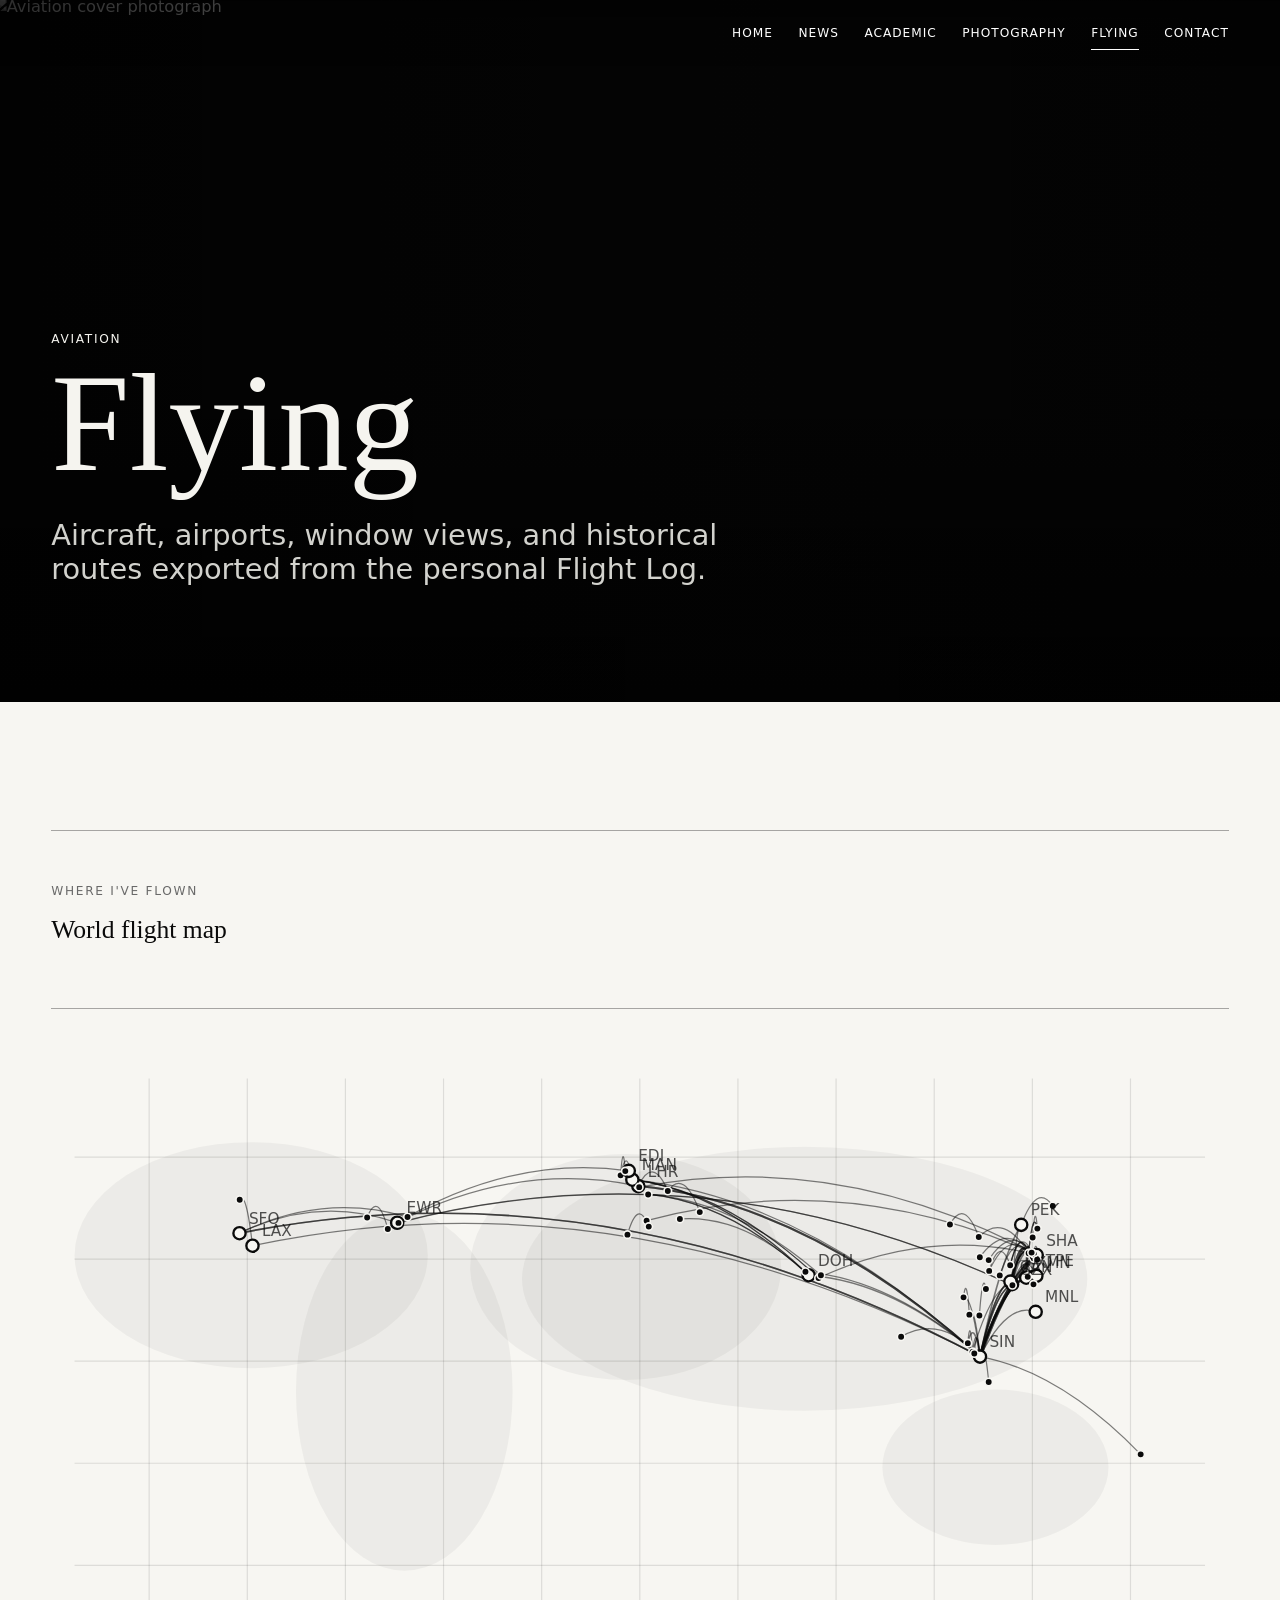
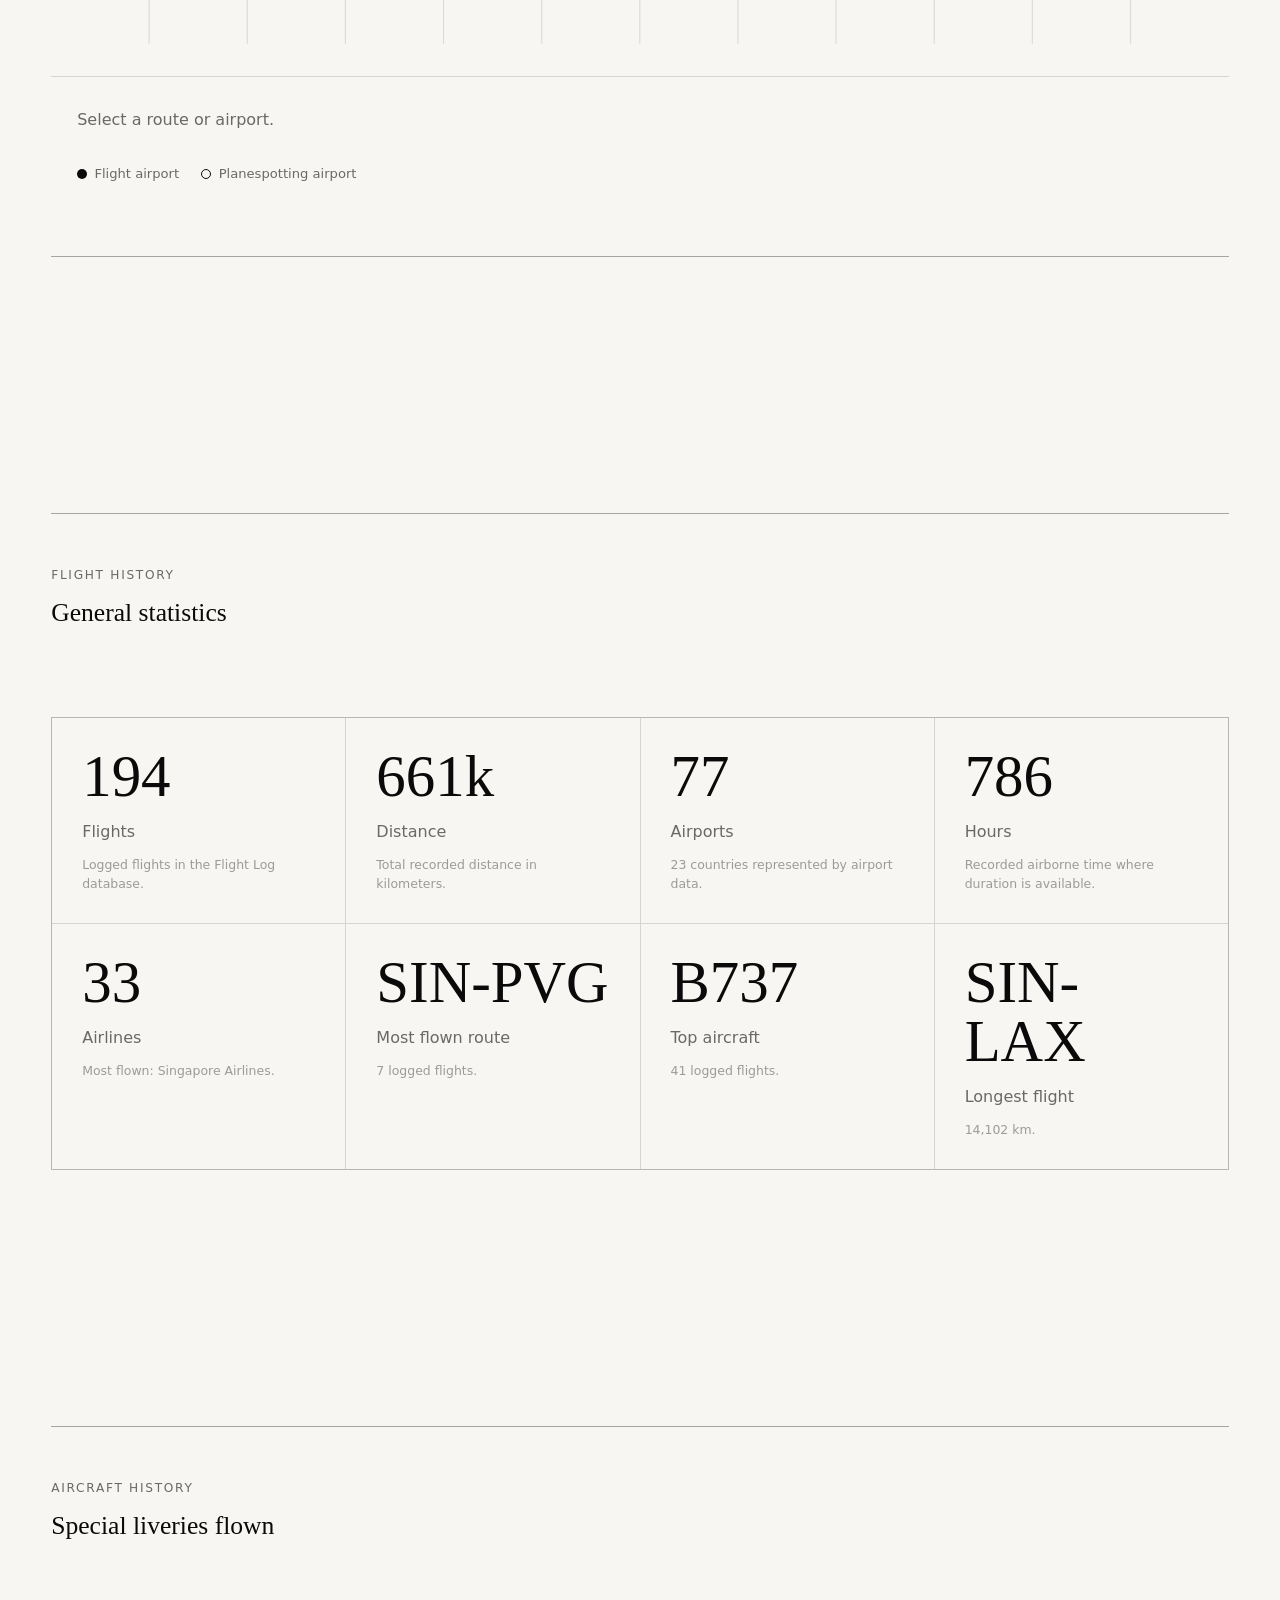
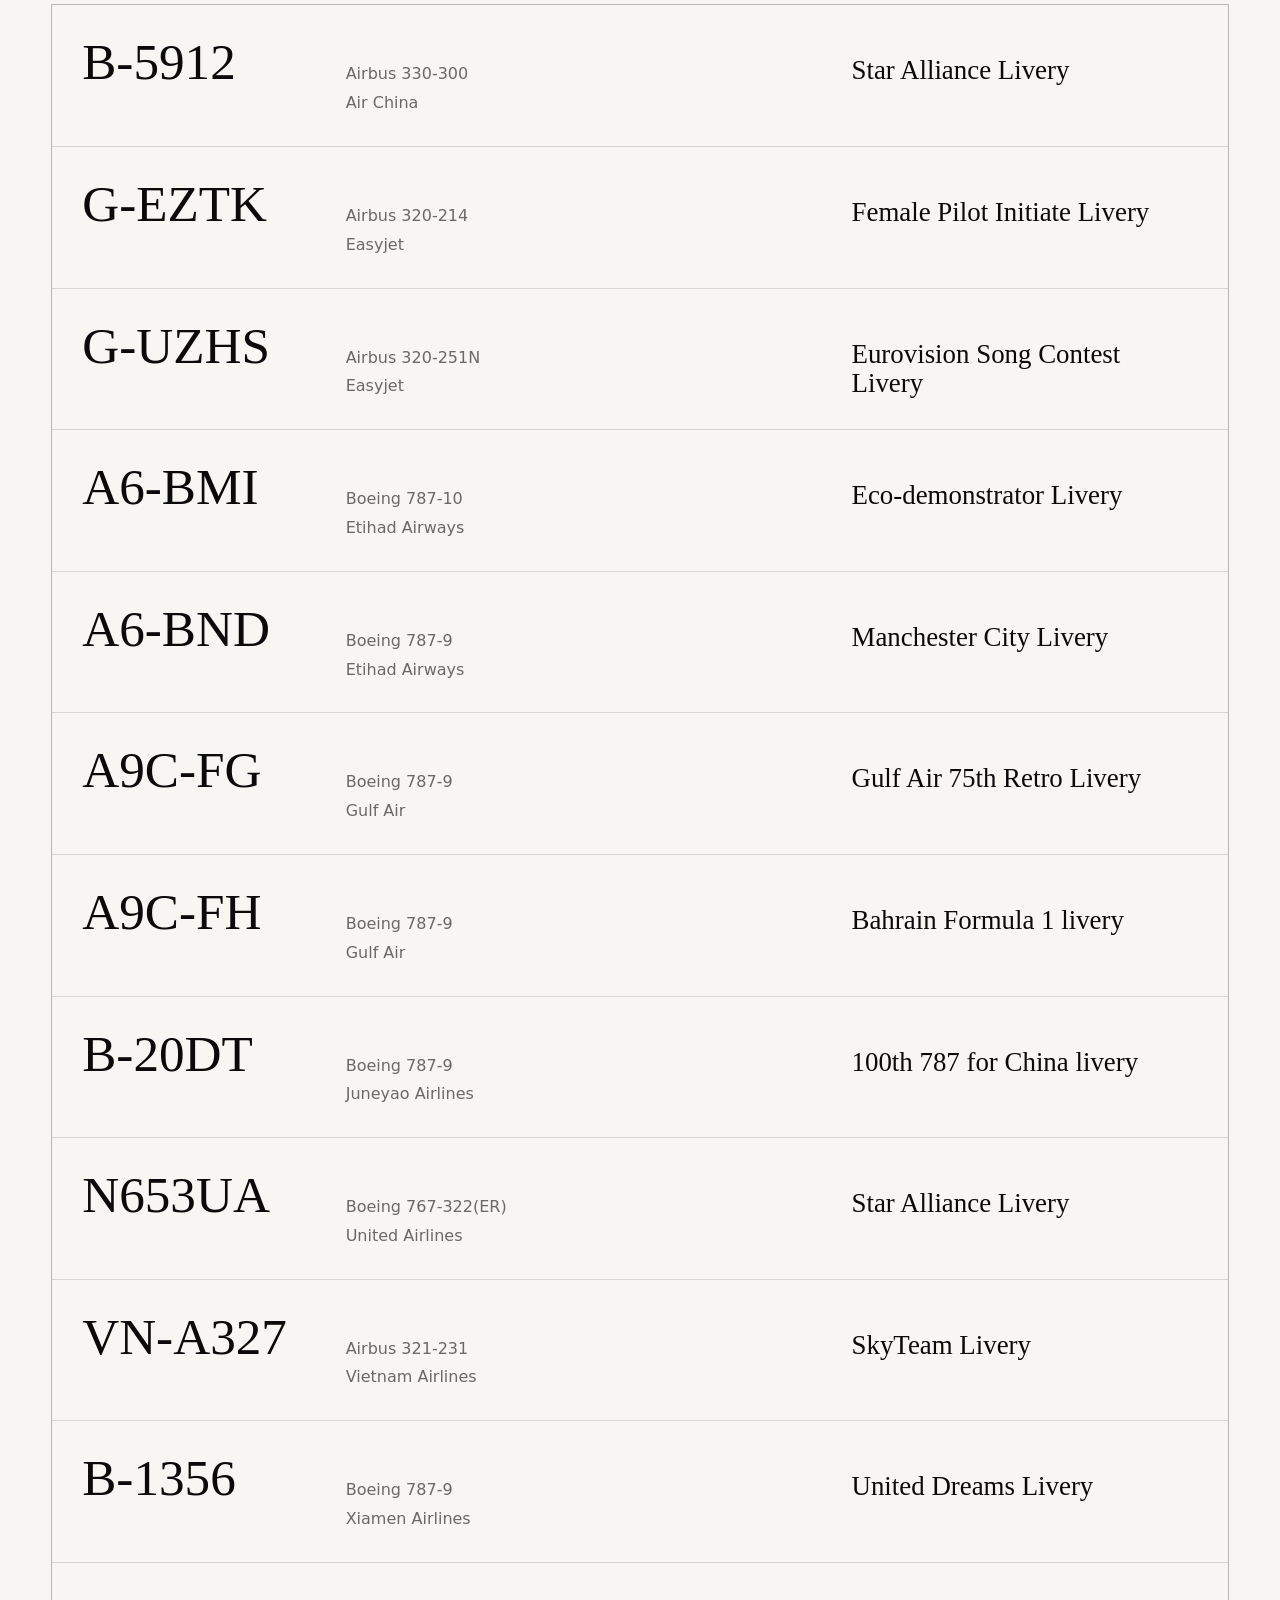
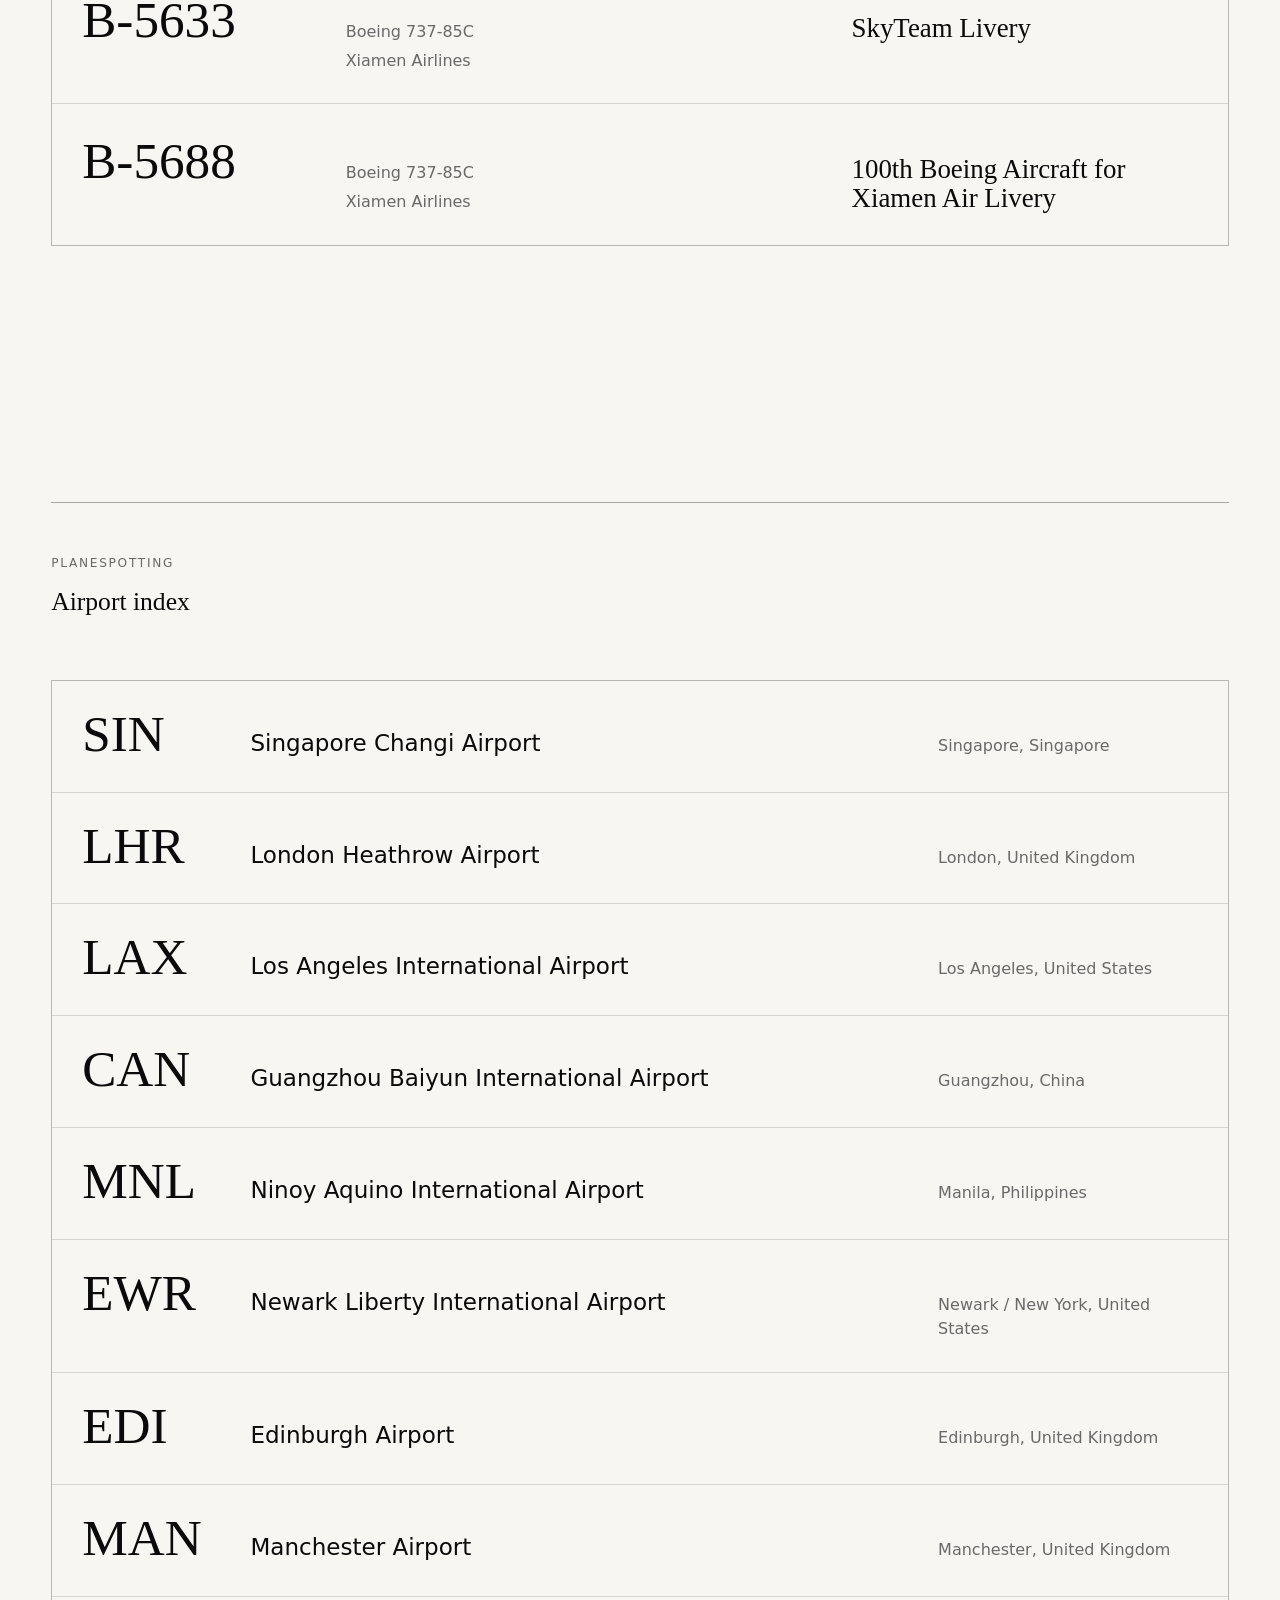
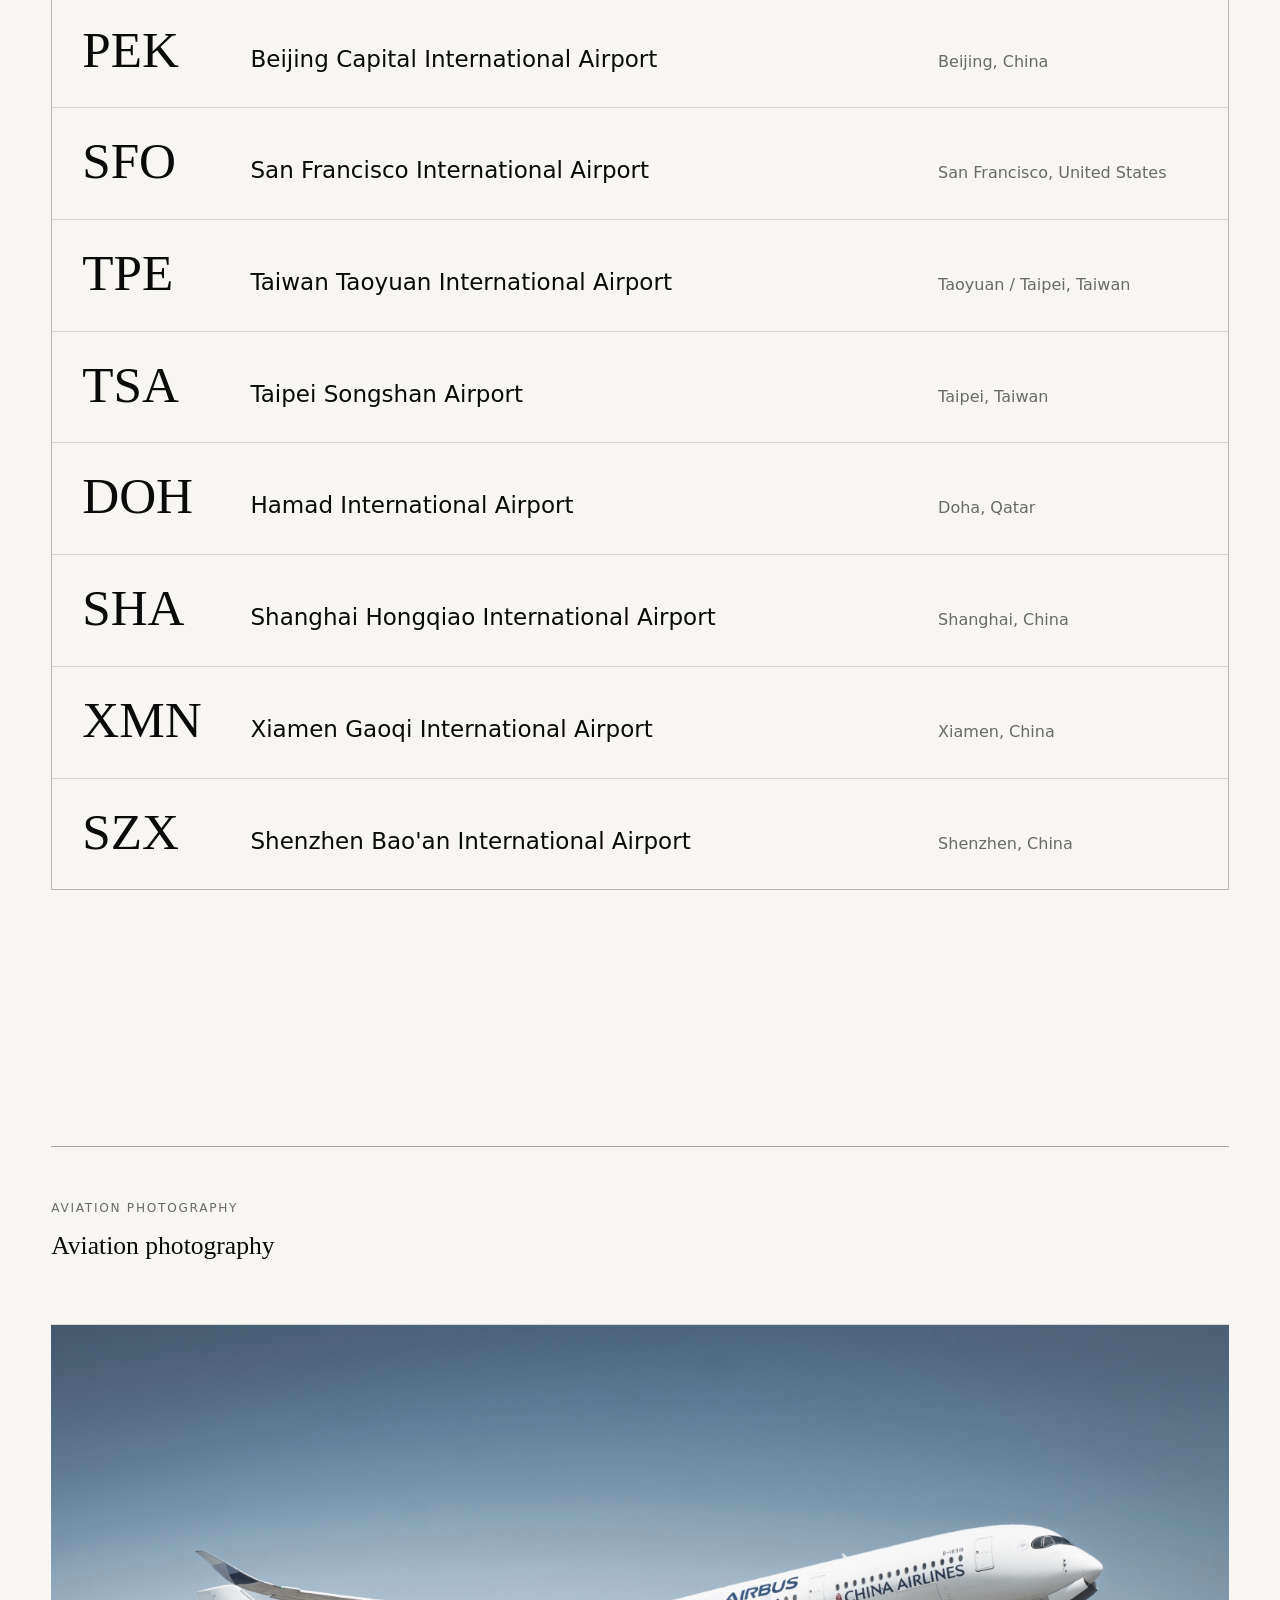
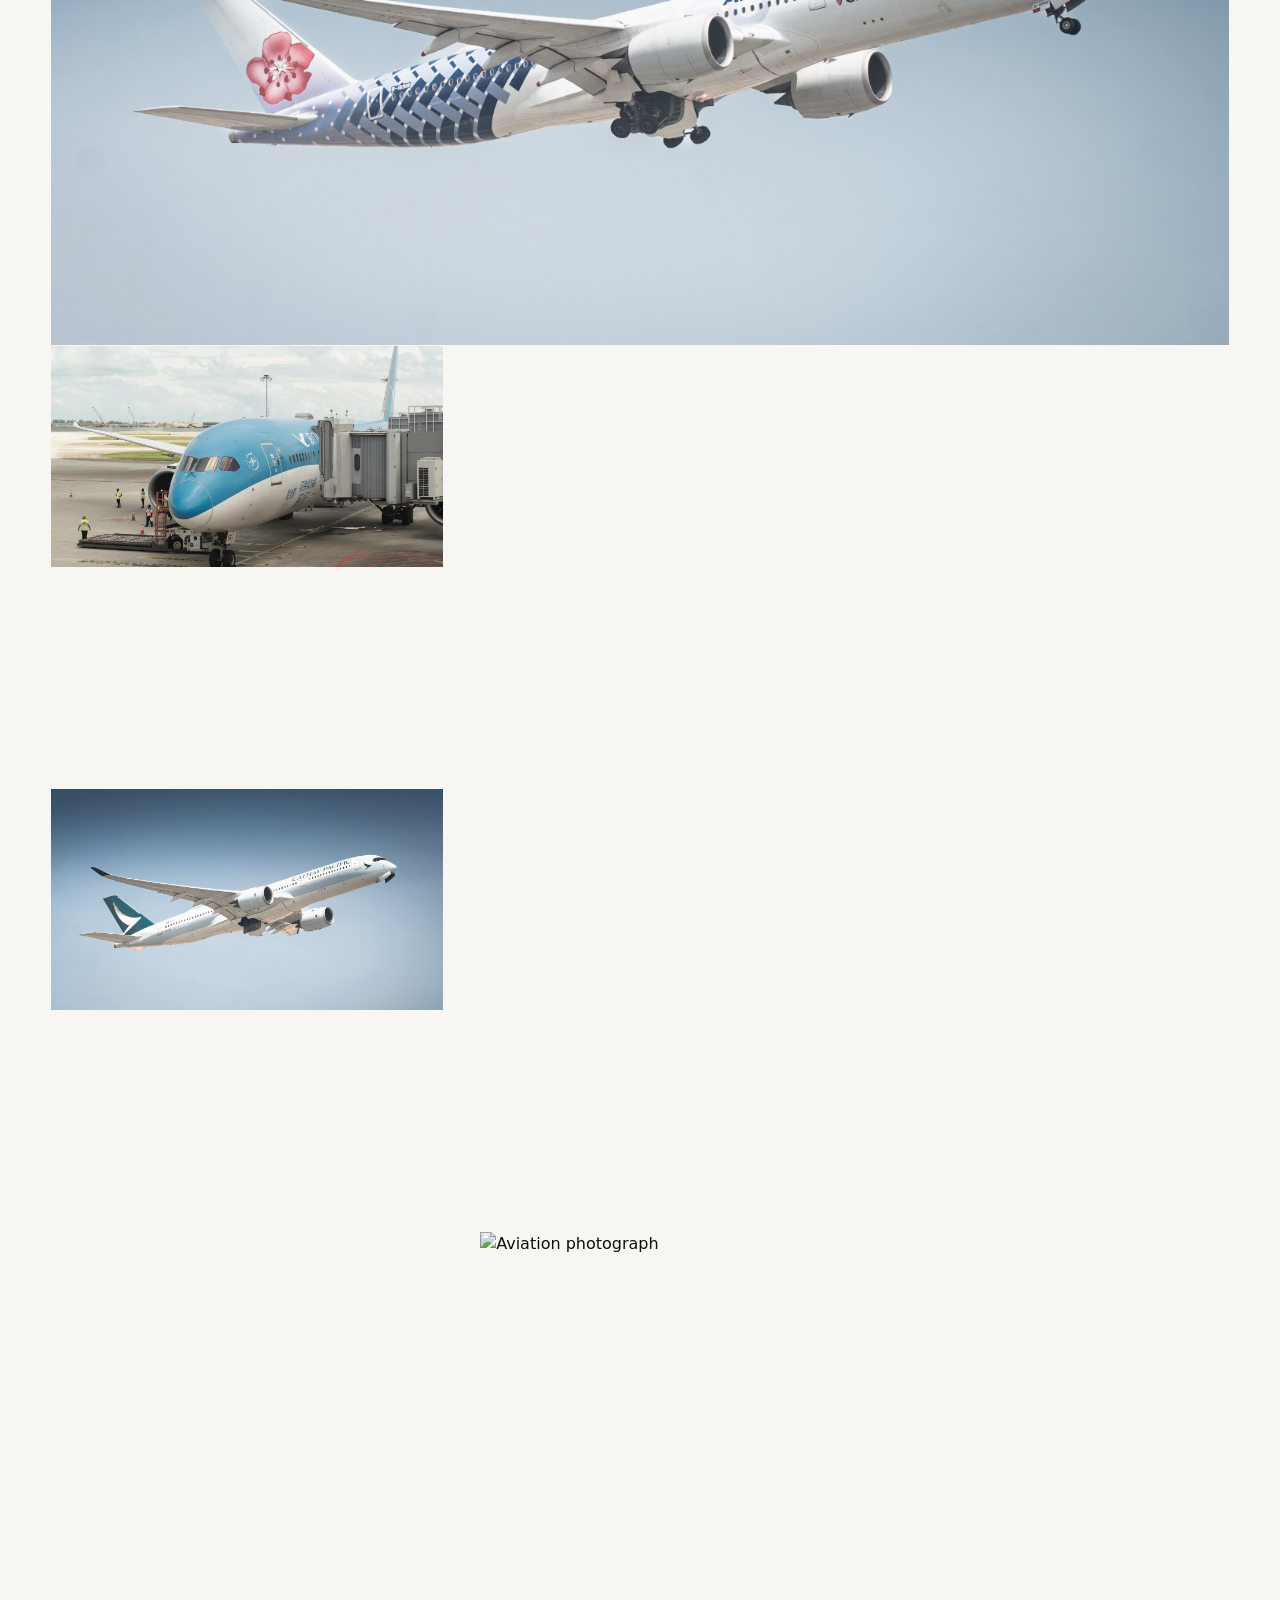
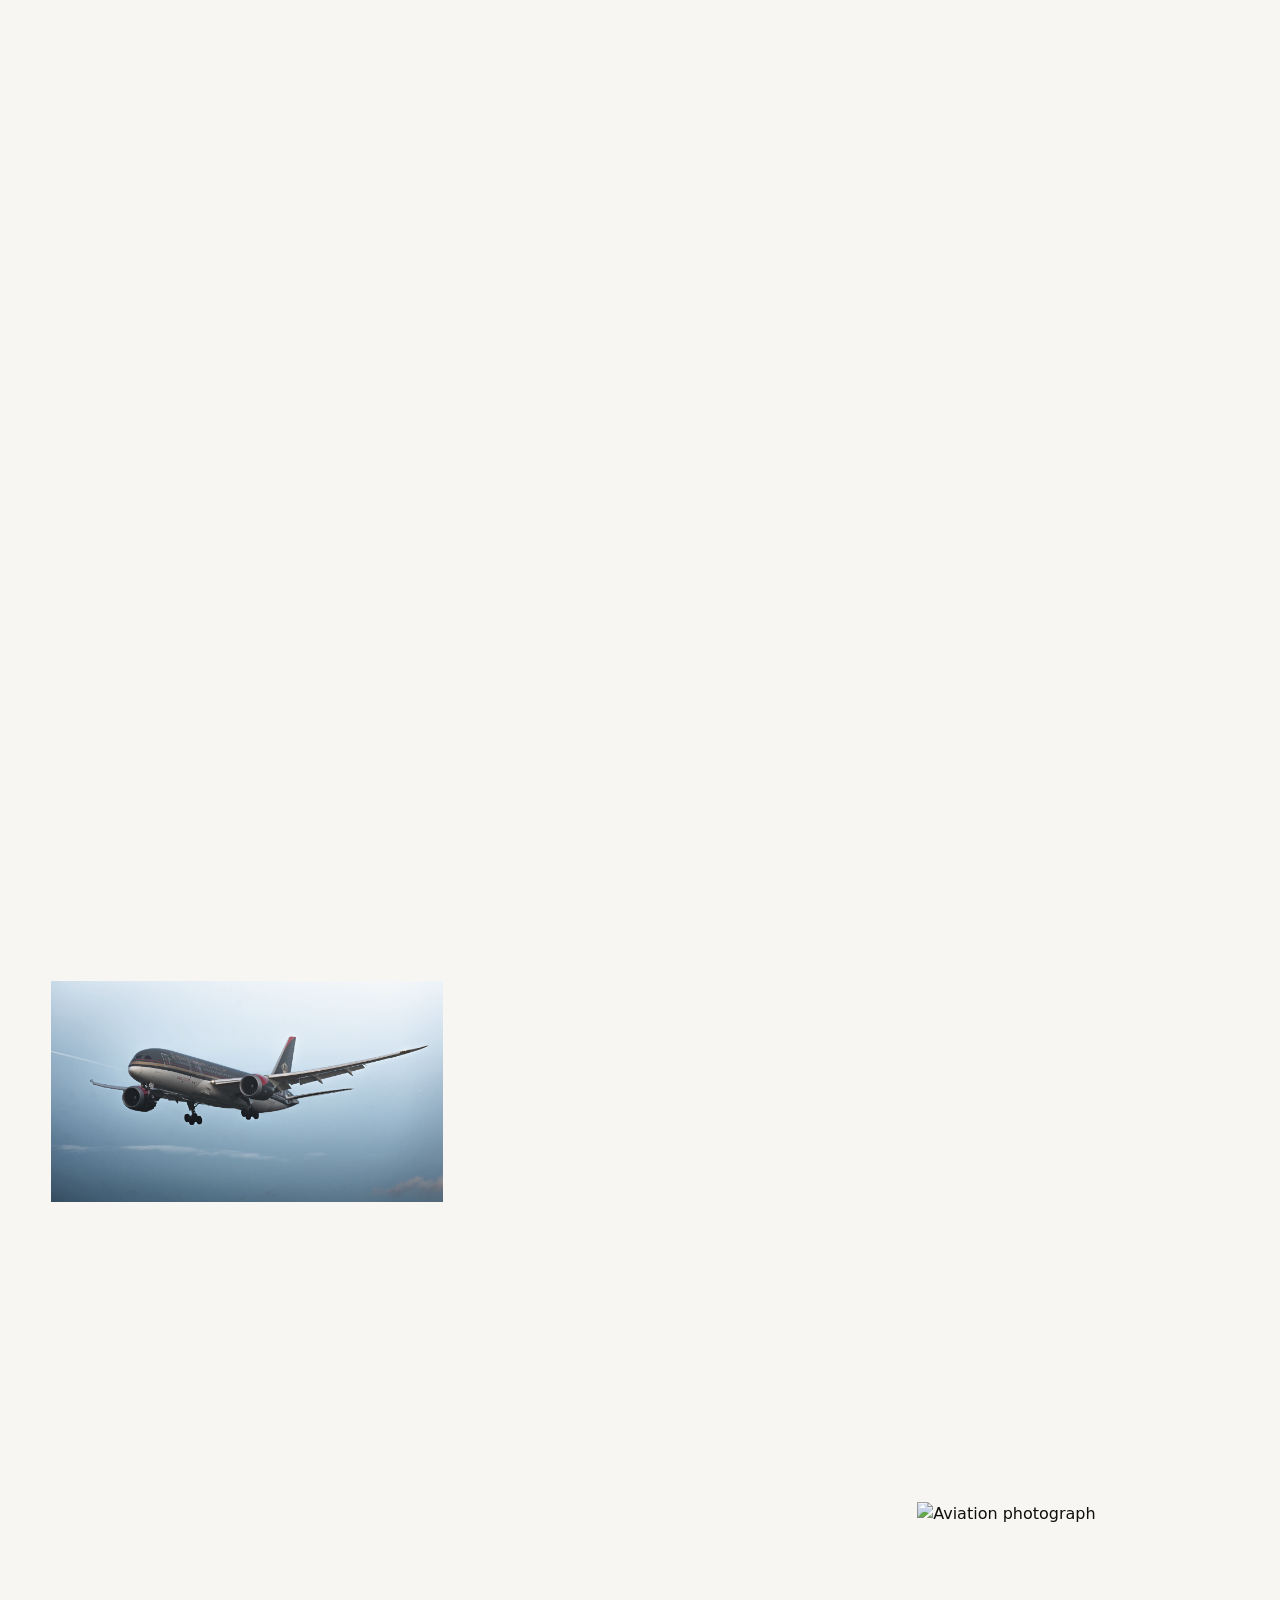
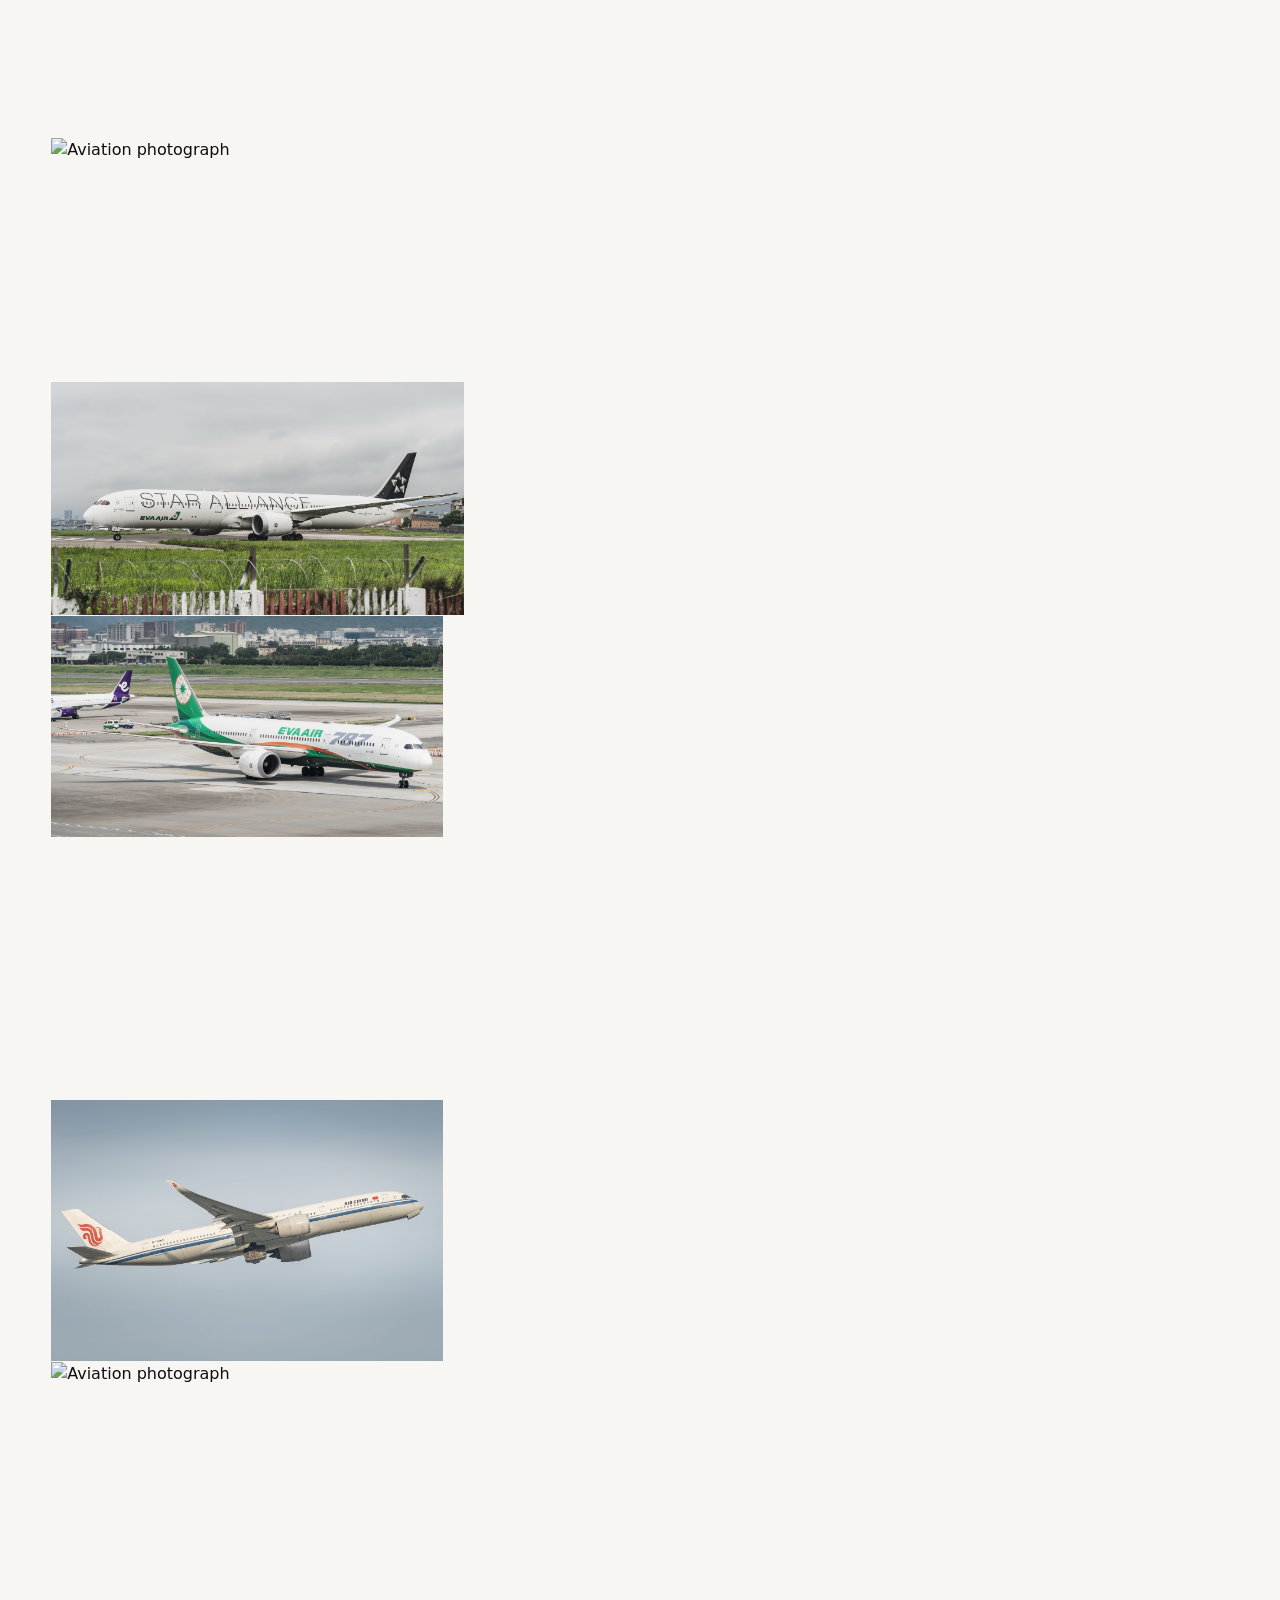
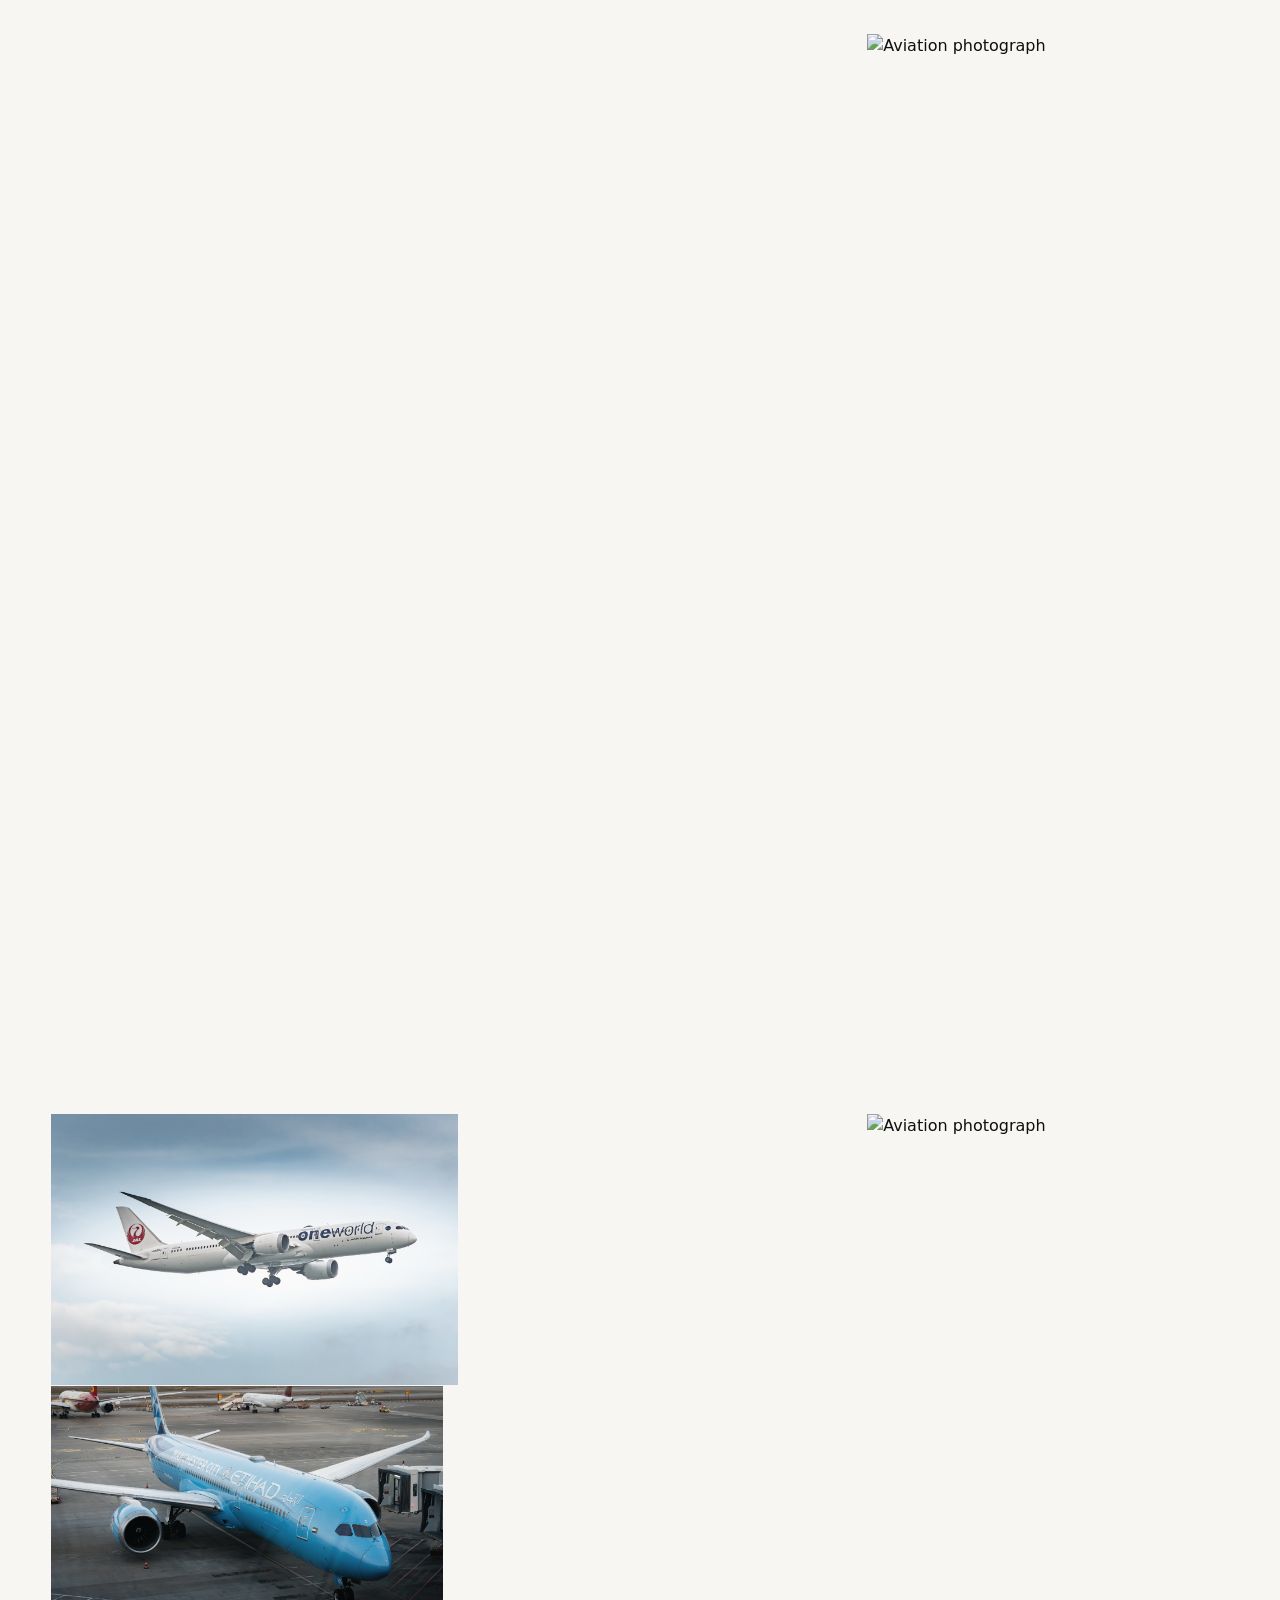
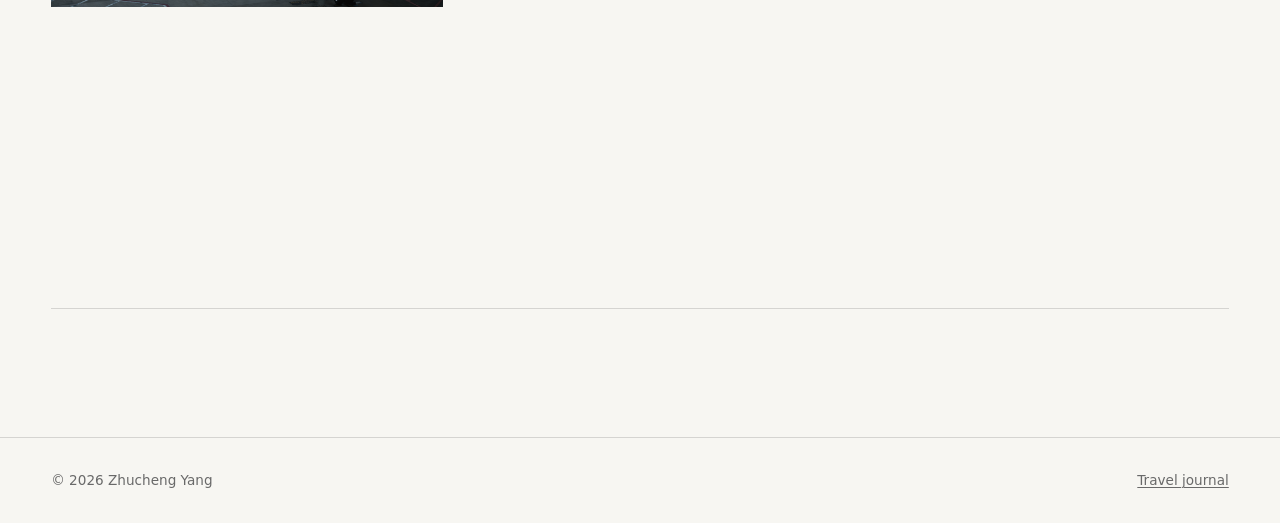
==== flying.html @ ac1dca26 "Finalize Redesign V2 with optimized web media" ====
<!DOCTYPE html>
<html lang="en">
<head>
  <meta charset="UTF-8">
  <meta name="viewport" content="width=device-width, initial-scale=1.0">
  <meta name="description" content="Aviation photography and flight map by Zhucheng Yang.">
  <title>Flying | Zhucheng Yang</title>
  <link rel="icon" href="assets/images/general/lake2%20copy.png">
  <link rel="stylesheet" href="assets/css/site.css">
</head>
<body data-page="flying">
  <a class="skip-link" href="#main">Skip to content</a>
  <header class="site-header" aria-label="Site header">
    <div class="site-mark site-mark--empty" aria-hidden="true"></div>
    <button class="menu-toggle" type="button" data-menu-toggle aria-expanded="false" aria-controls="site-nav">Menu</button>
    <nav class="main-nav" id="site-nav" data-nav aria-label="Primary navigation">
      <a href="index.html">Home</a>
      <a href="news.html">News</a>
      <a href="academic.html">Academic</a>
      <a href="photography.html">Photography</a>
      <a href="flying.html" aria-current="page">Flying</a>
      <a href="contact.html">Contact</a>
    </nav>
  </header>

  <main id="main">
    <section class="page-hero" aria-labelledby="flying-title">
      <div class="page-hero-media">
        <img src="assets/images/covers/飞行封面.jpg" alt="Aviation cover photograph">
      </div>
      <div class="page-hero-inner">
        <p class="eyebrow">Aviation</p>
        <h1 class="page-title" id="flying-title">Flying</h1>
        <p class="page-subtitle">Aircraft, airports, window views, and historical routes exported from the personal Flight Log.</p>
      </div>
    </section>

    <section class="section">
      <div class="lede is-compact">
        <div>
          <p class="page-kicker">Where I've flown</p>
          <h2 class="pub-title">World flight map</h2>
        </div>
      </div>
      <div class="flight-map-wrap" id="flight-map" aria-label="World flight map visualization"></div>
    </section>

    <section class="section">
      <div class="lede is-compact">
        <div>
          <p class="page-kicker">Flight history</p>
          <h2 class="pub-title">General statistics</h2>
        </div>
      </div>
      <div class="subgrid" data-flight-summary aria-label="Flight statistics"></div>
    </section>

    <section class="section" data-special-liveries-section>
      <div class="lede is-compact">
        <div>
          <p class="page-kicker">Aircraft history</p>
          <h2 class="pub-title">Special liveries flown</h2>
        </div>
      </div>
      <div class="flight-log special-livery-list" data-special-liveries aria-label="Special livery aircraft flown"></div>
    </section>

    <section class="section">
      <div class="lede is-compact">
        <div>
          <p class="page-kicker">Planespotting</p>
          <h2 class="pub-title">Airport index</h2>
        </div>
      </div>
      <div class="spotting-list" data-planespotting></div>
    </section>

    <section class="section">
      <div class="lede is-compact">
        <div>
          <p class="page-kicker">Aviation photography</p>
          <h2 class="pub-title">Aviation photography</h2>
        </div>
      </div>
      <div class="aviation-gallery" data-aviation-gallery></div>
    </section>
  </main>

  <footer class="footer">
    <span>&copy; 2026 Zhucheng Yang</span>
    <span><a href="photography.html">Travel journal</a></span>
  </footer>
  <script src="assets/js/gallery-layout.js" defer></script>
  <script src="assets/js/site.js" defer></script>
</body>
</html>
---- assets/css/site.css ----
:root {
  --bg: #f7f6f2;
  --paper: #ffffff;
  --ink: #0a0a0a;
  --soft-ink: #252525;
  --muted: #696969;
  --quiet: #9b9b9b;
  --line: rgba(10, 10, 10, 0.14);
  --line-strong: rgba(10, 10, 10, 0.34);
  --inverse: #f5f4ef;
  --max: 1500px;
  --gutter: clamp(20px, 4vw, 68px);
  --serif: Georgia, "Times New Roman", serif;
  --sans: Inter, ui-sans-serif, system-ui, -apple-system, BlinkMacSystemFont, "Segoe UI", sans-serif;
  --kai: "Kaiti TC", "BiauKai", "STKaiti", "KaiTi", serif;
  --sans-sc: "PingFang SC", "Hiragino Sans GB", "Microsoft YaHei", "Noto Sans CJK SC", var(--sans);
}

* {
  box-sizing: border-box;
}

html {
  scroll-behavior: smooth;
}

body {
  margin: 0;
  background: var(--bg);
  color: var(--ink);
  font-family: var(--sans);
  font-size: 16px;
  line-height: 1.55;
  text-rendering: optimizeLegibility;
  -webkit-font-smoothing: antialiased;
}

body.menu-open {
  overflow: hidden;
}

img {
  display: block;
  max-width: 100%;
}

a {
  color: inherit;
  text-decoration-thickness: 1px;
  text-underline-offset: 0.18em;
}

a:hover {
  color: #000000;
}

:focus-visible {
  outline: 2px solid var(--ink);
  outline-offset: 4px;
}

.skip-link {
  position: fixed;
  left: 1rem;
  top: 1rem;
  z-index: 1000;
  padding: 0.6rem 0.8rem;
  background: var(--ink);
  color: var(--inverse);
  transform: translateY(-140%);
  transition: transform 180ms ease;
}

.skip-link:focus {
  transform: translateY(0);
}

.site-header {
  position: fixed;
  inset: 0 0 auto;
  z-index: 100;
  display: grid;
  grid-template-columns: 1fr auto;
  align-items: center;
  gap: 1.5rem;
  padding: 22px var(--gutter);
  color: #ffffff;
  background: linear-gradient(180deg, rgba(0, 0, 0, 0.34), rgba(0, 0, 0, 0));
  text-shadow: 0 1px 18px rgba(0, 0, 0, 0.36);
}

.brand {
  font-family: var(--serif);
  font-size: clamp(1.08rem, 1.6vw, 1.55rem);
  letter-spacing: 0;
  text-decoration: none;
}

.site-mark {
  min-width: clamp(112px, 14vw, 220px);
  min-height: 1.4rem;
}

.site-mark--empty {
  pointer-events: none;
}

.main-nav {
  display: flex;
  align-items: center;
  gap: clamp(14px, 2vw, 28px);
  font-size: 0.76rem;
  letter-spacing: 0.08em;
  text-transform: uppercase;
}

.main-nav a {
  position: relative;
  text-decoration: none;
}

.main-nav a::after {
  content: "";
  position: absolute;
  left: 0;
  right: 0;
  bottom: -0.45rem;
  height: 1px;
  background: currentColor;
  transform: scaleX(0);
  transform-origin: left;
  transition: transform 300ms ease;
}

.main-nav a:hover::after,
.main-nav a[aria-current="page"]::after {
  transform: scaleX(1);
}

.menu-toggle {
  display: none;
  border: 1px solid rgba(255, 255, 255, 0.44);
  background: transparent;
  color: #ffffff;
  border-radius: 999px;
  padding: 0.55rem 0.8rem;
  font: inherit;
  letter-spacing: 0.08em;
  text-transform: uppercase;
}

.hero,
.page-hero,
.contact-hero {
  position: relative;
  display: grid;
  align-items: end;
  overflow: hidden;
  isolation: isolate;
  background: #050505;
  color: var(--inverse);
}

.hero {
  min-height: 100svh;
  align-items: end;
}

.page-hero {
  min-height: 78svh;
}

.contact-hero {
  min-height: 100svh;
}

.hero-media,
.page-hero-media {
  position: absolute;
  inset: 0;
  z-index: -2;
}

.hero-media img,
.page-hero-media img,
.contact-hero img {
  width: 100%;
  height: 100%;
  object-fit: cover;
  filter: grayscale(1) saturate(0) contrast(0.92) brightness(0.76);
  transform: scale(1.015);
}

.hero::after,
.page-hero::after,
.contact-hero::after {
  content: "";
  position: absolute;
  inset: 0;
  z-index: -1;
  background:
    linear-gradient(90deg, rgba(0, 0, 0, 0.62), rgba(0, 0, 0, 0.18) 58%, rgba(0, 0, 0, 0.42)),
    linear-gradient(0deg, rgba(0, 0, 0, 0.62), transparent 48%);
}

.hero-inner,
.page-hero-inner,
.contact-hero-inner {
  width: min(100%, var(--max));
  margin: 0 auto;
  padding: 18vh var(--gutter) clamp(170px, 22vh, 240px);
}

.page-hero-inner {
  padding-top: 24vh;
  padding-bottom: clamp(60px, 9vw, 118px);
}

.eyebrow,
.page-kicker,
.thin-heading,
.news-category {
  font-size: 0.76rem;
  letter-spacing: 0.14em;
  text-transform: uppercase;
}

.eyebrow {
  margin: 0 0 1rem;
}

.hero-title,
.page-title,
.contact-title {
  margin: 0;
  font-family: var(--serif);
  font-weight: 400;
  line-height: 0.82;
  letter-spacing: 0;
}

.hero-title {
  font-size: clamp(72px, 9vw, 135px);
}

.hero-title span,
.page-title span,
.contact-title span {
  display: block;
}

.page-title {
  font-size: clamp(4rem, 11vw, 10.5rem);
}

.contact-title {
  font-size: clamp(5rem, 14vw, 14rem);
}

.hero-subtitle,
.page-subtitle {
  max-width: 760px;
  margin: clamp(1.4rem, 3vw, 2.5rem) 0 0;
  font-size: clamp(1.18rem, 2.25vw, 2.25rem);
  line-height: 1.18;
  color: rgba(245, 244, 239, 0.86);
}

.hero-chinese-name {
  margin: clamp(0.8rem, 1.6vw, 1.35rem) 0 0;
  font-family: var(--kai);
  font-size: clamp(1.55rem, 3vw, 3.25rem);
  line-height: 1.1;
  letter-spacing: 0.18em;
  color: rgba(245, 244, 239, 0.82);
}

.hero-copy {
  max-width: 720px;
  margin-top: clamp(1.2rem, 2vw, 2rem);
  color: rgba(245, 244, 239, 0.72);
  font-size: clamp(1rem, 1.35vw, 1.22rem);
}

.section,
.page-shell {
  width: min(100%, var(--max));
  margin: 0 auto;
  padding: clamp(76px, 10vw, 144px) var(--gutter);
}

.section.flush {
  padding-left: 0;
  padding-right: 0;
}

.home-cards {
  position: relative;
  z-index: 8;
  width: min(100%, var(--max));
  margin: calc(clamp(110px, 17vh, 190px) * -1) auto clamp(62px, 8vw, 118px);
  padding: 0 var(--gutter);
  color: var(--inverse);
}

.card-grid {
  display: grid;
  grid-template-columns: repeat(5, minmax(0, 1fr));
  gap: 1px;
  border: 1px solid rgba(245, 244, 239, 0.28);
  background: rgba(245, 244, 239, 0.28);
}

.entry-card {
  min-height: clamp(150px, 17vw, 230px);
  display: flex;
  flex-direction: column;
  justify-content: space-between;
  padding: clamp(17px, 2.2vw, 28px);
  background: rgba(10, 10, 10, 0.42);
  color: var(--inverse);
  text-decoration: none;
  backdrop-filter: blur(14px);
  transition: transform 420ms ease, background-color 420ms ease, opacity 420ms ease;
}

.entry-card:hover,
.entry-card:focus-visible {
  transform: translateY(-6px) scale(1.025);
  background: rgba(245, 244, 239, 0.18);
}

.card-grid:has(.entry-card:hover) .entry-card:not(:hover),
.card-grid:has(.entry-card:focus-visible) .entry-card:not(:focus-visible) {
  opacity: 0.58;
}

.entry-card .number {
  font-size: 0.78rem;
  color: rgba(245, 244, 239, 0.68);
}

.entry-card h2 {
  margin: 0;
  font-family: var(--serif);
  font-weight: 400;
  font-size: clamp(1.4rem, 2.55vw, 2.55rem);
  line-height: 0.95;
}

.entry-card p {
  max-width: 22ch;
  margin: 0.9rem 0 0;
  color: rgba(245, 244, 239, 0.72);
  font-size: 0.9rem;
}

.lede {
  display: grid;
  grid-template-columns: minmax(0, 0.9fr) minmax(0, 1.1fr);
  gap: clamp(34px, 7vw, 104px);
  align-items: start;
  border-top: 1px solid var(--line-strong);
  padding-top: clamp(28px, 4vw, 54px);
}

.lede.is-compact {
  grid-template-columns: 1fr;
}

.profile-lede {
  align-items: center;
}

.profile-portrait {
  justify-self: end;
  width: min(100%, 420px);
  margin: 0;
  overflow: visible;
}

.profile-portrait img {
  width: 100%;
  height: auto;
  object-fit: contain;
  filter: none;
  transition: transform 480ms ease;
}

.profile-portrait:hover img {
  transform: scale(1.01);
}

.page-kicker {
  margin: 0 0 1rem;
  color: var(--muted);
}

.lede-copy {
  max-width: 760px;
  margin: 0;
  font-size: clamp(1.15rem, 2vw, 1.8rem);
  line-height: 1.28;
  color: var(--soft-ink);
}

.subgrid {
  display: grid;
  grid-template-columns: repeat(4, minmax(0, 1fr));
  gap: 1px;
  margin-top: clamp(42px, 7vw, 90px);
  border: 1px solid var(--line);
  background: var(--line);
}

.stat,
.topic,
.contact-tile {
  background: var(--bg);
  padding: clamp(18px, 2.6vw, 30px);
}

.stat a {
  display: block;
  text-decoration: none;
}

.stat strong {
  display: block;
  font-family: var(--serif);
  font-size: clamp(2.1rem, 4.6vw, 4.6rem);
  font-weight: 400;
  line-height: 1;
}

.stat span,
.topic span,
.contact-tile span {
  display: block;
  margin-top: 0.8rem;
  color: var(--muted);
}

.stat small {
  display: block;
  margin-top: 0.65rem;
  color: var(--quiet);
  font-size: 0.78rem;
}

.split-layout {
  display: grid;
  grid-template-columns: minmax(280px, 0.72fr) minmax(0, 1.28fr);
  gap: clamp(36px, 7vw, 96px);
  align-items: start;
}

.sticky-panel {
  position: sticky;
  top: 96px;
}

.thin-heading {
  margin: 0 0 1.1rem;
  color: var(--muted);
}

.theme-list,
.flight-log,
.spotting-list,
.news-list {
  display: grid;
  gap: 1px;
  background: var(--line);
  border: 1px solid var(--line);
}

.theme-list article,
.flight-log article,
.spotting-row,
.news-item {
  background: var(--bg);
  padding: clamp(18px, 2.6vw, 30px);
}

.theme-list h3,
.trip h2,
.pub-title,
.flight-log h3,
.news-item h3 {
  margin: 0;
  font-family: var(--serif);
  font-weight: 400;
  line-height: 1.05;
}

.theme-list h3 {
  font-size: clamp(1.6rem, 2.8vw, 2.7rem);
}

.theme-list p,
.flight-log p,
.news-item p {
  margin: 0.9rem 0 0;
  color: var(--muted);
}

.flight-log {
  margin-top: clamp(34px, 5vw, 70px);
}

.flight-row {
  display: grid;
  grid-template-columns: minmax(116px, 0.24fr) minmax(0, 1fr) minmax(96px, 0.18fr);
  gap: clamp(18px, 3vw, 42px);
  align-items: baseline;
}

.flight-row time,
.flight-row span {
  color: var(--muted);
  font-size: 0.82rem;
  letter-spacing: 0.08em;
  text-transform: uppercase;
}

.flight-row span {
  text-align: right;
}

.special-livery-row {
  display: grid;
  grid-template-columns: minmax(116px, 0.26fr) minmax(0, 0.54fr) minmax(180px, 0.4fr);
  gap: clamp(18px, 3vw, 42px);
  align-items: baseline;
}

.special-livery-row h3 {
  font-size: clamp(1.8rem, 4vw, 4.3rem);
}

.special-livery-row p {
  margin: 0.25rem 0 0;
}

.special-livery-row strong {
  font-family: var(--serif);
  font-size: clamp(1.2rem, 2.1vw, 2.25rem);
  font-weight: 400;
  line-height: 1.08;
}

.publication-list {
  display: grid;
  gap: 0;
  border-top: 1px solid var(--line-strong);
}

.publication-row {
  display: grid;
  grid-template-columns: 116px minmax(0, 1fr) minmax(72px, 0.16fr);
  gap: clamp(20px, 3vw, 38px);
  align-items: center;
  padding: clamp(22px, 3vw, 36px) 0;
  border-bottom: 1px solid var(--line);
  transition: border-color 420ms ease;
}

.publication-row:hover {
  border-color: rgba(10, 10, 10, 0.48);
}

.publication-cover {
  display: block;
  width: 116px;
  aspect-ratio: 0.74;
  overflow: hidden;
  border: 1px solid var(--line);
}

.publication-cover img {
  width: 100%;
  height: 100%;
  object-fit: cover;
  filter: none;
  transition: transform 420ms ease;
}

.publication-row:hover .publication-cover img {
  transform: scale(1.04);
}

.publication-main {
  transition: transform 420ms ease;
}

.publication-row:hover .publication-main {
  transform: translateX(6px);
}

.pub-title {
  font-size: clamp(1.25rem, 2vw, 2.1rem);
}

.pub-meta {
  margin: 0.7rem 0 0;
  color: var(--muted);
}

.pub-meta mark {
  background: transparent;
  color: var(--ink);
  font-weight: 700;
  text-decoration: underline;
  text-decoration-thickness: 1px;
  text-underline-offset: 0.18em;
}

.publication-year {
  justify-self: end;
  display: inline-flex;
  align-items: center;
  gap: 0.45rem;
  text-decoration: none;
  color: var(--muted);
}

.publication-year span:last-child {
  opacity: 0;
  transform: translateX(-8px);
  transition: opacity 420ms ease, transform 420ms ease;
}

.publication-row:hover .publication-year span:last-child {
  opacity: 1;
  transform: translateX(0);
}

.text-link {
  display: inline-flex;
  align-items: center;
  gap: 0.4rem;
  margin-top: 1rem;
  font-size: 0.78rem;
  letter-spacing: 0.12em;
  text-transform: uppercase;
}

.photo-essay {
  position: relative;
  display: grid;
  gap: clamp(78px, 10vw, 140px);
}

.photo-essay::before {
  content: "";
  position: absolute;
  top: 0;
  bottom: 0;
  left: clamp(36px, 7vw, 112px);
  width: 1px;
  background: var(--line);
}

.trip {
  position: relative;
  padding-top: clamp(24px, 4vw, 44px);
}

.trip::before {
  content: "";
  position: absolute;
  top: 2.55rem;
  left: clamp(31px, 7vw, 107px);
  width: 10px;
  height: 10px;
  background: var(--ink);
  border-radius: 50%;
}

.trip-header {
  display: grid;
  grid-template-columns: clamp(72px, 14vw, 180px) minmax(0, 1fr);
  gap: clamp(20px, 4vw, 52px);
  margin-bottom: clamp(20px, 4vw, 42px);
}

.trip-year {
  color: var(--muted);
  font-family: var(--serif);
  font-size: clamp(1.85rem, 4vw, 4rem);
}

.trip h2 {
  font-size: clamp(2.6rem, 6vw, 6.4rem);
}

.trip-meta,
.trip-intro {
  max-width: 720px;
  margin: 0;
  white-space: pre-line;
}

.trip-meta {
  margin-top: clamp(0.75rem, 1.4vw, 1.15rem);
  color: var(--muted);
  font-size: 0.82rem;
  letter-spacing: 0.08em;
  line-height: 1.65;
  text-transform: uppercase;
}

.trip-intro {
  color: var(--soft-ink);
  font-size: clamp(1.05rem, 1.5vw, 1.25rem);
  line-height: 1.55;
}

.trip-intro-en {
  margin-top: clamp(1rem, 1.8vw, 1.45rem);
}

.trip-intro-zh {
  margin-top: 0.75rem;
  color: var(--quiet);
  font-family: var(--sans-sc);
}

.trip-hero {
  margin: 0;
  overflow: visible;
  border: 1px solid var(--line);
}

.trip-hero img,
.image-grid img,
.aviation-gallery img {
  width: 100%;
  height: 100%;
  object-fit: cover;
  filter: saturate(0.82) contrast(0.96);
  transition: filter 480ms ease, transform 480ms ease;
}

.trip-hero img {
  height: auto;
  max-height: min(78svh, 840px);
  object-fit: contain;
}

.trip-hero:hover img,
.image-grid figure:hover img,
.aviation-gallery figure:hover img {
  filter: saturate(0.96) contrast(1);
  transform: scale(1.018);
}

.image-grid,
.aviation-gallery {
  --gallery-gap: 1px;
  display: block;
  margin-top: 1px;
  border-top: 1px solid var(--line);
  border-bottom: 1px solid var(--line);
}

.aviation-gallery {
  margin-top: clamp(34px, 5vw, 70px);
}

.gallery-row {
  display: flex;
  gap: var(--gallery-gap);
  align-items: flex-start;
  margin-top: var(--gallery-gap);
}

.gallery-row:first-child {
  margin-top: 0;
}

.gallery-row.is-last {
  justify-content: flex-start;
}

.image-grid figure,
.aviation-gallery figure,
.gallery-row figure {
  margin: 0;
  overflow: hidden;
  background: transparent;
  flex: 0 0 auto;
}

.flight-map-wrap {
  margin-top: clamp(34px, 5vw, 70px);
  border-top: 1px solid var(--line-strong);
  border-bottom: 1px solid var(--line-strong);
  padding: clamp(26px, 4vw, 46px) 0;
}

.flight-map {
  position: relative;
}

.flight-map svg {
  width: 100%;
  height: auto;
  min-height: clamp(320px, 46vw, 620px);
  display: block;
}

.map-graticule line {
  stroke: rgba(10, 10, 10, 0.11);
  stroke-width: 1;
}

.map-land ellipse {
  fill: rgba(10, 10, 10, 0.045);
}

.route-line {
  fill: none;
  stroke: rgba(10, 10, 10, 0.52);
  stroke-linecap: round;
  pointer-events: none;
  transition: stroke 360ms ease, stroke-width 360ms ease, opacity 360ms ease;
}

.route-hit {
  fill: none;
  stroke: transparent;
  stroke-width: 14;
  stroke-linecap: round;
  cursor: pointer;
  pointer-events: stroke;
}

.route-hit:hover + .route-line,
.route-hit:focus-visible + .route-line {
  stroke: #000000;
}

.route-hit:focus-visible {
  outline: none;
}

.airport-point {
  fill: var(--ink);
  stroke: var(--bg);
  stroke-width: 1.4;
  cursor: pointer;
  pointer-events: all;
  transition: fill 300ms ease, r 300ms ease;
}

.airport-point.is-spotting {
  fill: var(--bg);
  stroke: var(--ink);
  stroke-width: 2;
}

.airport-point:hover,
.airport-point:focus-visible {
  fill: #000000;
  outline: none;
}

.airport-point.is-spotting:hover,
.airport-point.is-spotting:focus-visible {
  fill: var(--ink);
}

.map-labels text {
  fill: rgba(10, 10, 10, 0.7);
  font-size: 13px;
  letter-spacing: 0;
}

.map-panel {
  min-height: 88px;
  display: grid;
  gap: 0.2rem;
  align-content: center;
  margin-top: 1px;
  padding: clamp(16px, 2.4vw, 26px);
  border-top: 1px solid var(--line);
  color: var(--muted);
}

.map-panel strong {
  font-family: var(--serif);
  font-size: clamp(1.45rem, 2.4vw, 2.6rem);
  font-weight: 400;
  line-height: 1;
  color: var(--ink);
}

.map-panel span,
.map-panel em {
  font-style: normal;
}

.map-legend {
  display: flex;
  flex-wrap: wrap;
  gap: 1rem 1.4rem;
  padding: 0 clamp(16px, 2.4vw, 26px) clamp(16px, 2.4vw, 26px);
  color: var(--muted);
  font-size: 0.82rem;
}

.map-legend span {
  display: inline-flex;
  align-items: center;
  gap: 0.45rem;
}

.map-legend i {
  width: 10px;
  height: 10px;
  border-radius: 50%;
  display: inline-block;
}

.map-legend .dot {
  background: var(--ink);
}

.map-legend .ring {
  border: 1.5px solid var(--ink);
}

.spotting-list {
  margin-top: clamp(34px, 5vw, 70px);
}

.spotting-row {
  display: grid;
  grid-template-columns: minmax(72px, 0.2fr) minmax(0, 1fr) minmax(150px, 0.4fr);
  gap: clamp(18px, 3vw, 42px);
  align-items: baseline;
}

.spotting-row strong {
  font-family: var(--serif);
  font-size: clamp(1.9rem, 4vw, 4.2rem);
  font-weight: 400;
  line-height: 0.9;
}

.spotting-row span {
  font-size: clamp(1.12rem, 1.8vw, 1.55rem);
}

.spotting-row em {
  color: var(--muted);
  font-style: normal;
}

.news-list {
  margin-top: clamp(36px, 6vw, 78px);
}

.news-year {
  margin: clamp(28px, 5vw, 64px) 0 0;
  padding: clamp(18px, 2.2vw, 28px) clamp(18px, 2.6vw, 30px);
  background: var(--bg);
  border-top: 1px solid var(--line-strong);
  font-family: var(--serif);
  font-size: clamp(3rem, 8vw, 8rem);
  font-weight: 400;
  line-height: 0.9;
}

.news-item {
  display: grid;
  grid-template-columns: minmax(118px, 0.22fr) minmax(0, 1fr);
  gap: clamp(20px, 4vw, 58px);
}

.news-stamp {
  display: grid;
  align-content: start;
  gap: 0.7rem;
}

.news-date {
  display: block;
  font-family: var(--serif);
  font-size: clamp(1.1rem, 2vw, 1.8rem);
  color: var(--muted);
}

.news-category {
  display: inline-block;
  color: var(--muted);
}

.news-item h3 {
  font-size: clamp(1.45rem, 2.6vw, 3rem);
}

.news-zh {
  color: var(--quiet);
  font-family: var(--sans-sc);
  font-size: 0.96rem;
  line-height: 1.75;
}

.content-error {
  width: min(100%, var(--max));
  margin: 0 auto;
  padding: 2rem var(--gutter);
  color: var(--muted);
}

.contact-grid {
  display: grid;
  gap: 1px;
  border: 1px solid rgba(245, 244, 239, 0.3);
  background: rgba(245, 244, 239, 0.3);
  margin-top: 3rem;
  max-width: 780px;
}

.contact-tile {
  display: grid;
  grid-template-columns: 130px minmax(0, 1fr);
  gap: 1.4rem;
  background: rgba(0, 0, 0, 0.22);
  color: var(--inverse);
  backdrop-filter: blur(12px);
}

.contact-tile span {
  color: rgba(245, 244, 239, 0.78);
}

.footer {
  display: flex;
  justify-content: space-between;
  gap: 2rem;
  padding: 32px var(--gutter);
  border-top: 1px solid var(--line);
  color: var(--muted);
  font-size: 0.85rem;
}

.reveal {
  opacity: 0;
  transform: translateY(18px);
  transition: opacity 620ms ease, transform 620ms ease;
}

.reveal.is-visible {
  opacity: 1;
  transform: translateY(0);
}

@media (prefers-reduced-motion: reduce) {
  *,
  *::before,
  *::after {
    animation-duration: 0.001ms !important;
    animation-iteration-count: 1 !important;
    scroll-behavior: auto !important;
    transition-duration: 0.001ms !important;
  }
}

@media (max-width: 1120px) {
  .card-grid,
  .subgrid {
    grid-template-columns: repeat(2, minmax(0, 1fr));
  }

  .split-layout,
  .lede {
    grid-template-columns: 1fr;
  }

  .profile-portrait {
    justify-self: start;
  }

  .sticky-panel {
    position: static;
  }
}

@media (max-width: 760px) {
  .site-header {
    background: rgba(0, 0, 0, 0.66);
    backdrop-filter: blur(16px);
  }

  .menu-toggle {
    display: inline-flex;
    justify-content: center;
  }

  .main-nav {
    position: fixed;
    inset: 68px 12px auto;
    display: none;
    flex-direction: column;
    align-items: stretch;
    padding: 1rem;
    background: rgba(0, 0, 0, 0.92);
    border: 1px solid rgba(255, 255, 255, 0.18);
  }

  .main-nav.is-open {
    display: flex;
  }

  .main-nav a {
    padding: 0.7rem 0;
  }

  .hero {
    min-height: 100svh;
  }

  .hero-inner,
  .page-hero-inner,
  .contact-hero-inner {
    padding-top: 16vh;
  }

  .hero-title {
    font-size: clamp(58px, 18vw, 78px);
  }

  .contact-title {
    font-size: clamp(4.4rem, 19vw, 7rem);
  }

  .page-title {
    font-size: clamp(3.4rem, 16.5vw, 6.8rem);
  }

  .home-cards {
    position: relative;
    bottom: auto;
    margin-top: calc(clamp(72px, 12vh, 120px) * -1);
    margin-bottom: clamp(58px, 12vw, 90px);
  }

  .card-grid,
  .subgrid {
    grid-template-columns: 1fr;
  }

  .entry-card {
    min-height: 138px;
  }

  .publication-row,
  .trip-header,
  .news-item,
  .contact-tile,
  .flight-row,
  .special-livery-row,
  .spotting-row {
    grid-template-columns: 1fr;
  }

  .flight-row span,
  .special-livery-row strong {
    text-align: left;
  }

  .publication-year {
    justify-self: start;
  }

  .publication-year span:last-child {
    opacity: 1;
    transform: none;
  }

  .photo-essay::before,
  .trip::before {
    display: none;
  }

  .image-grid,
  .aviation-gallery {
    border-top: 0;
  }

  .image-grid figure,
  .aviation-gallery figure {
    max-width: 100%;
  }

  .footer {
    flex-direction: column;
  }
}
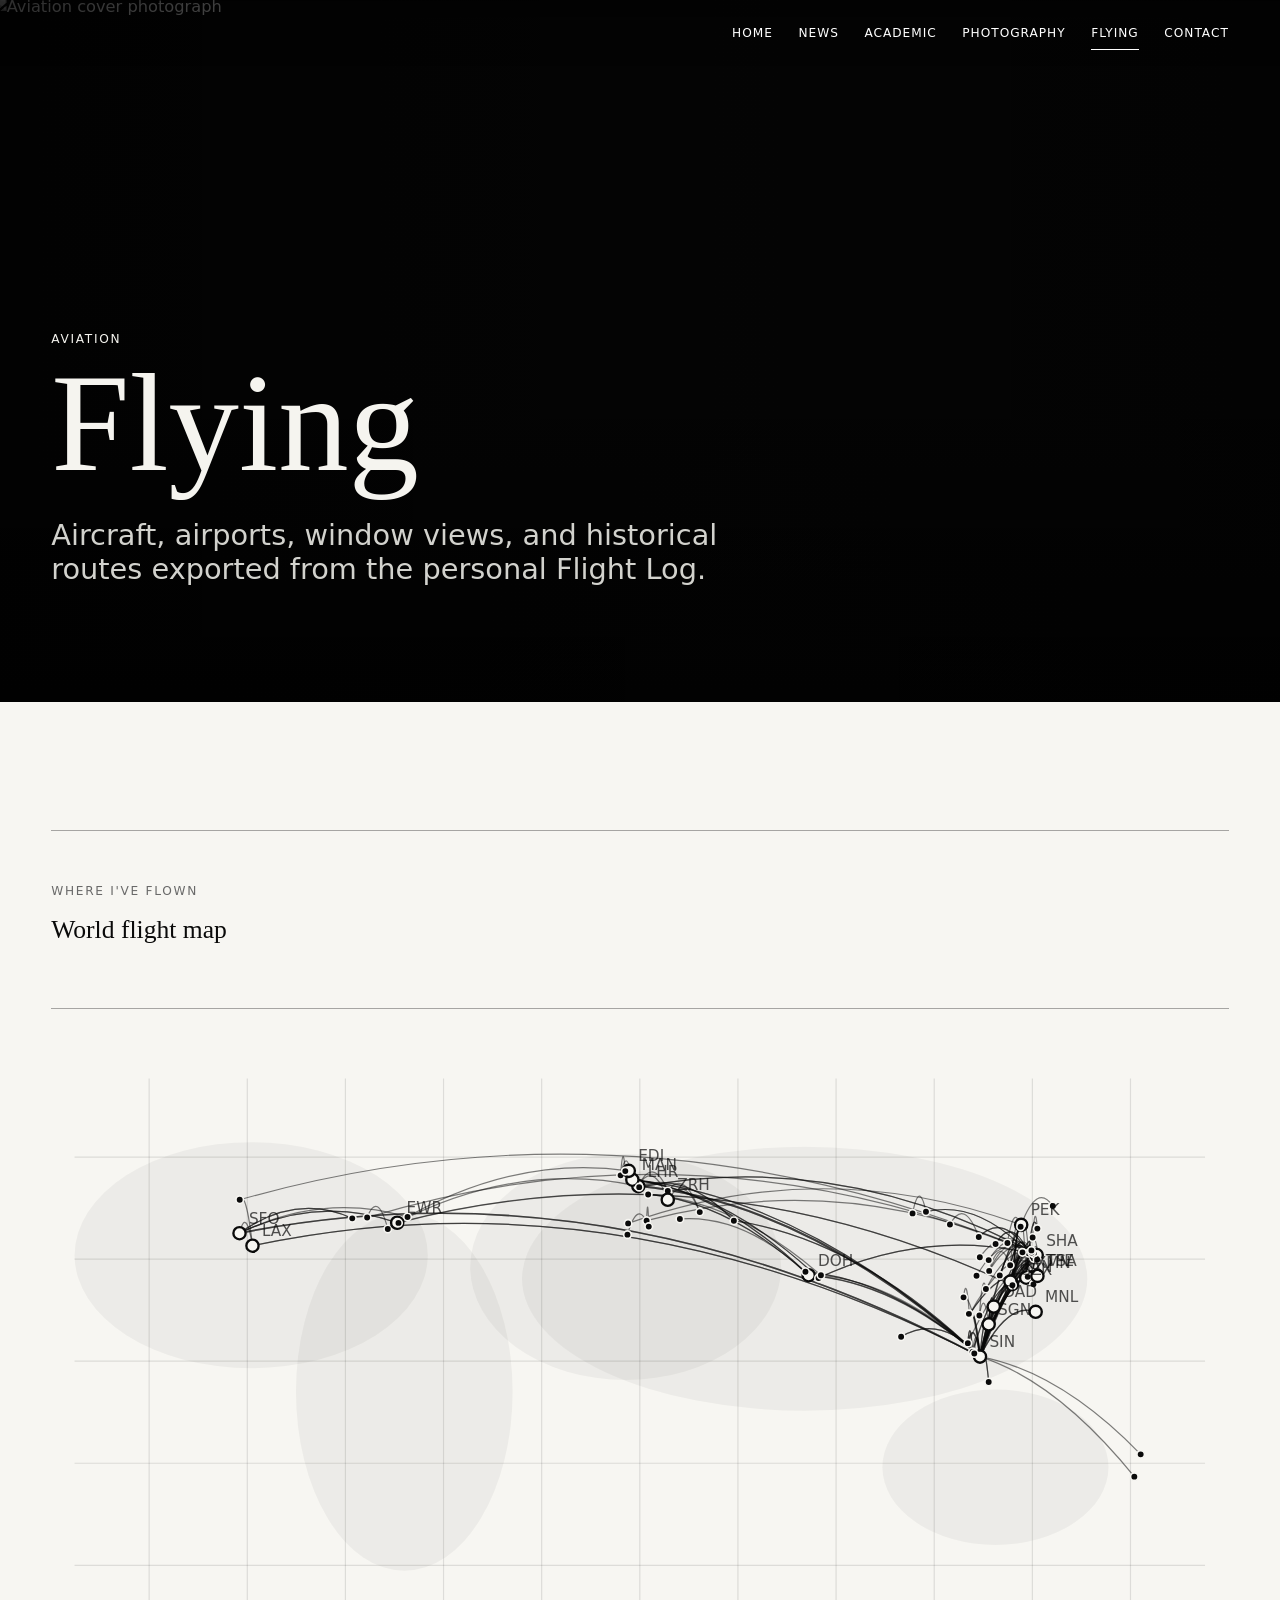
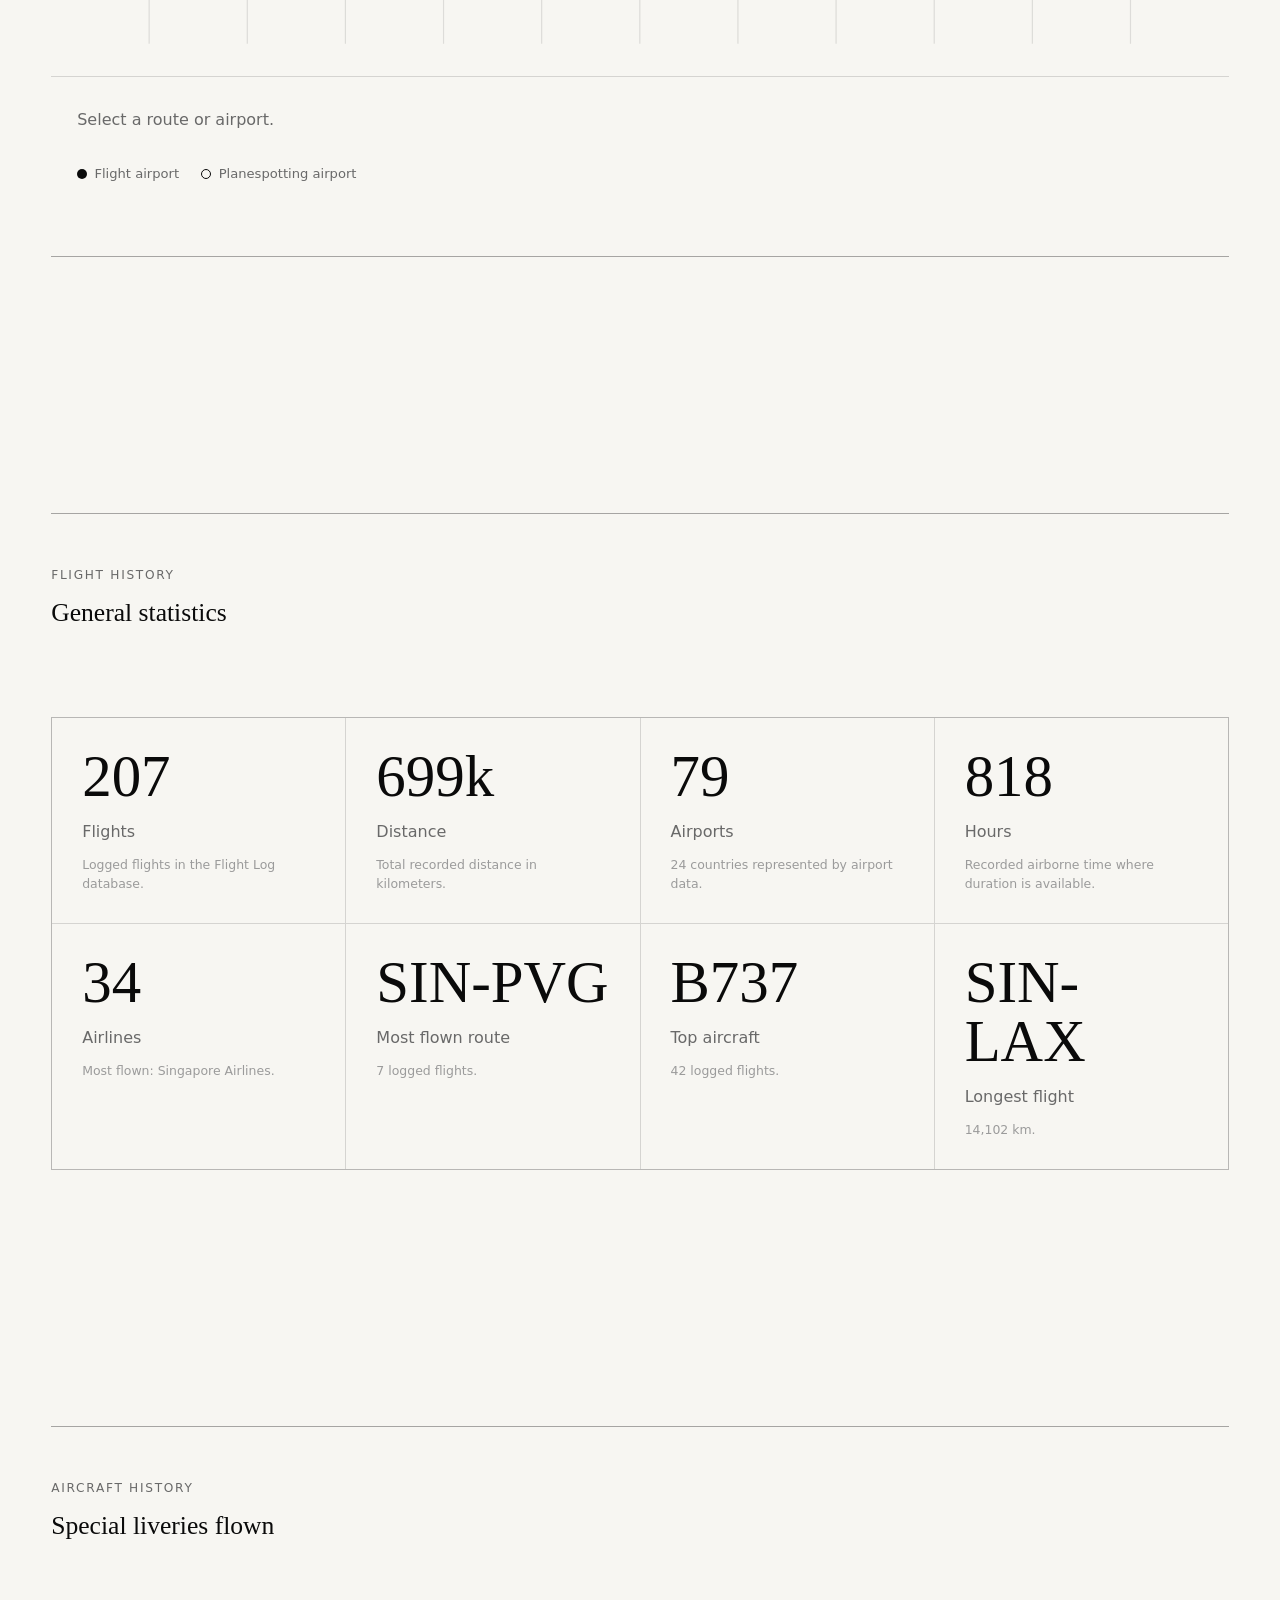
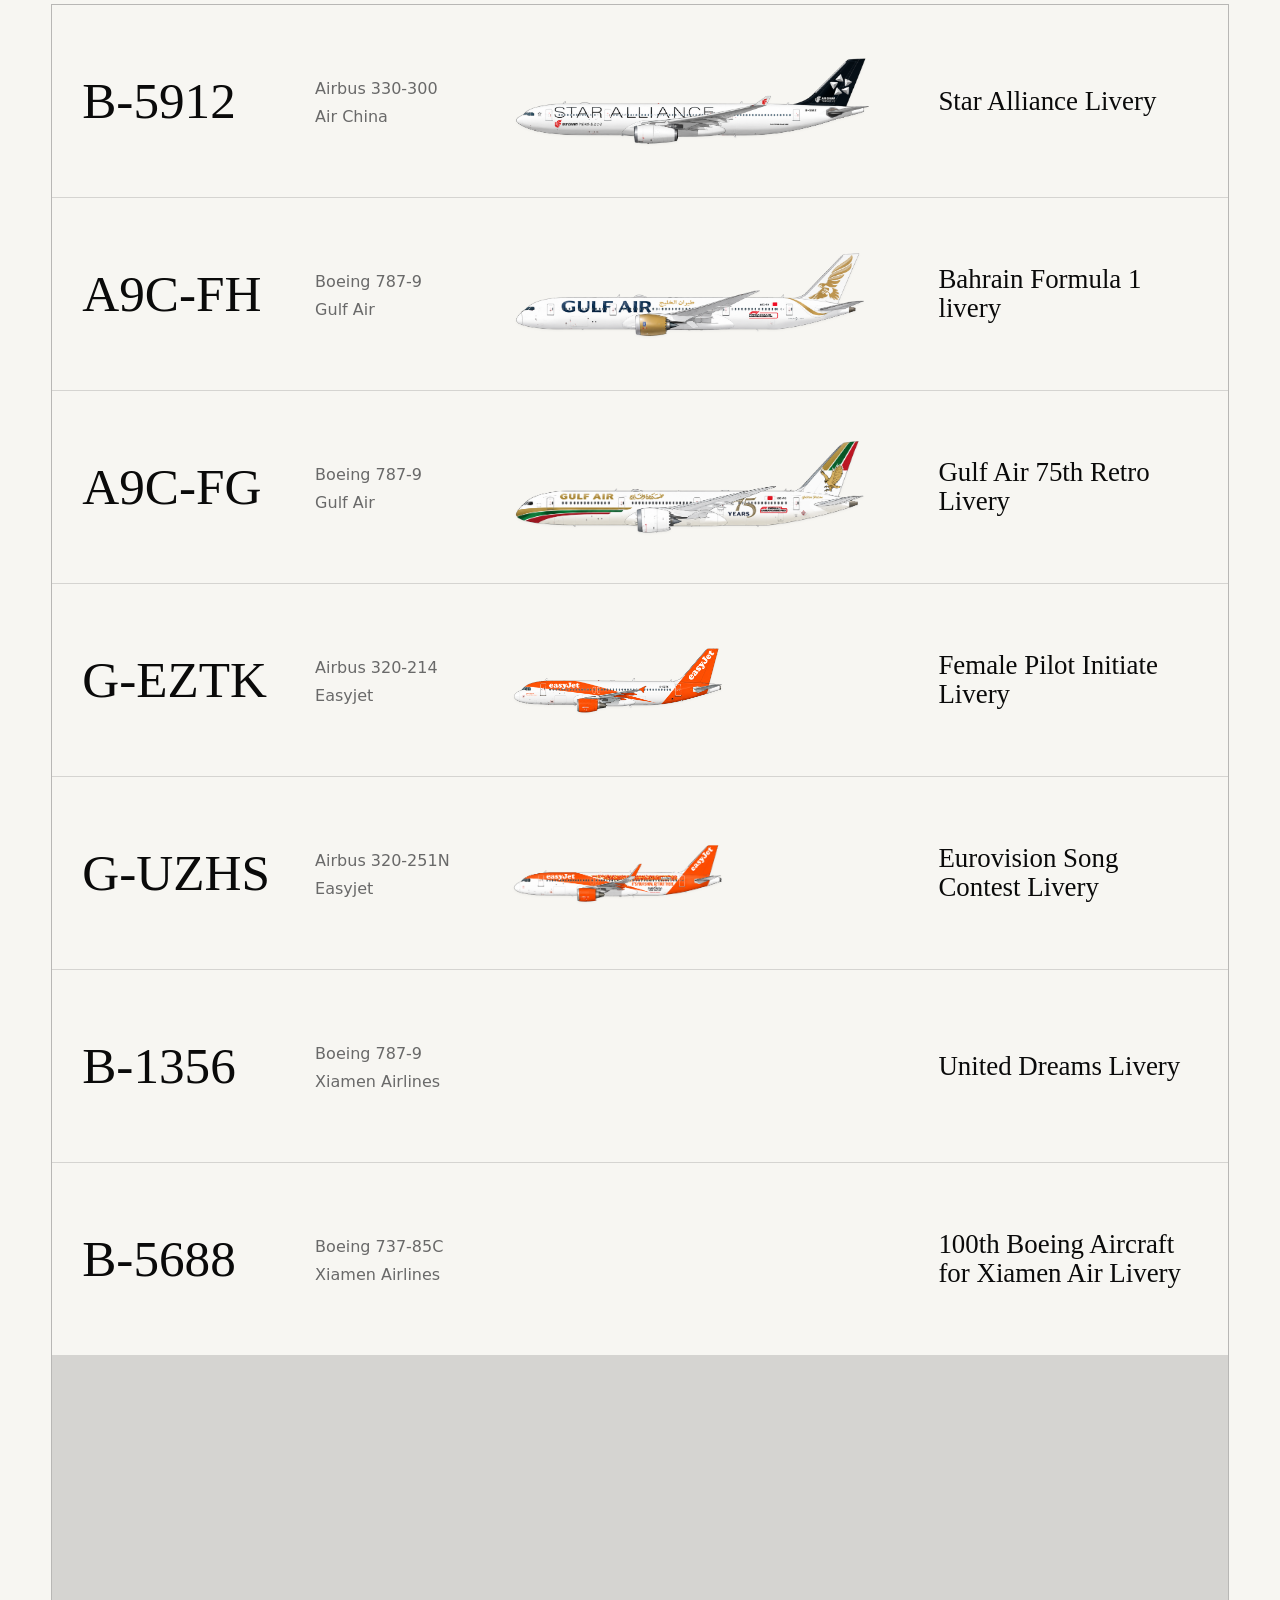
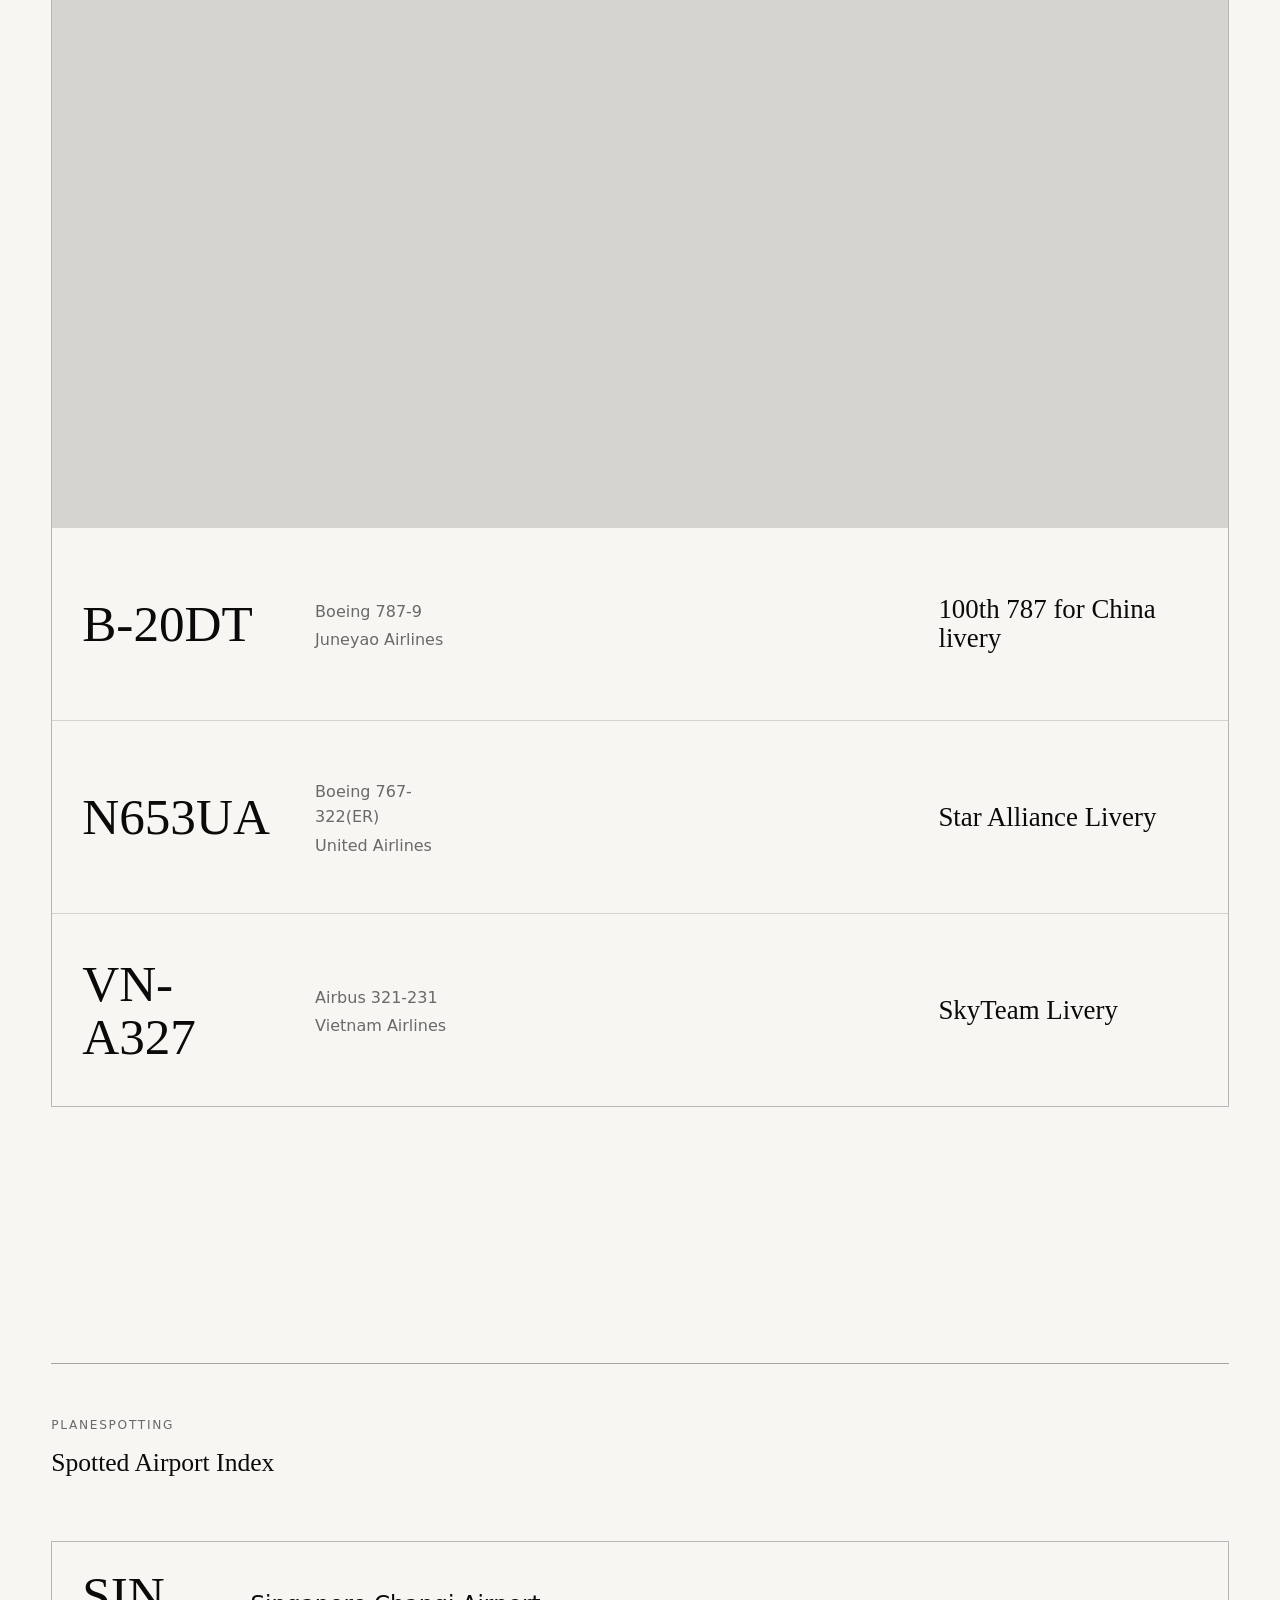
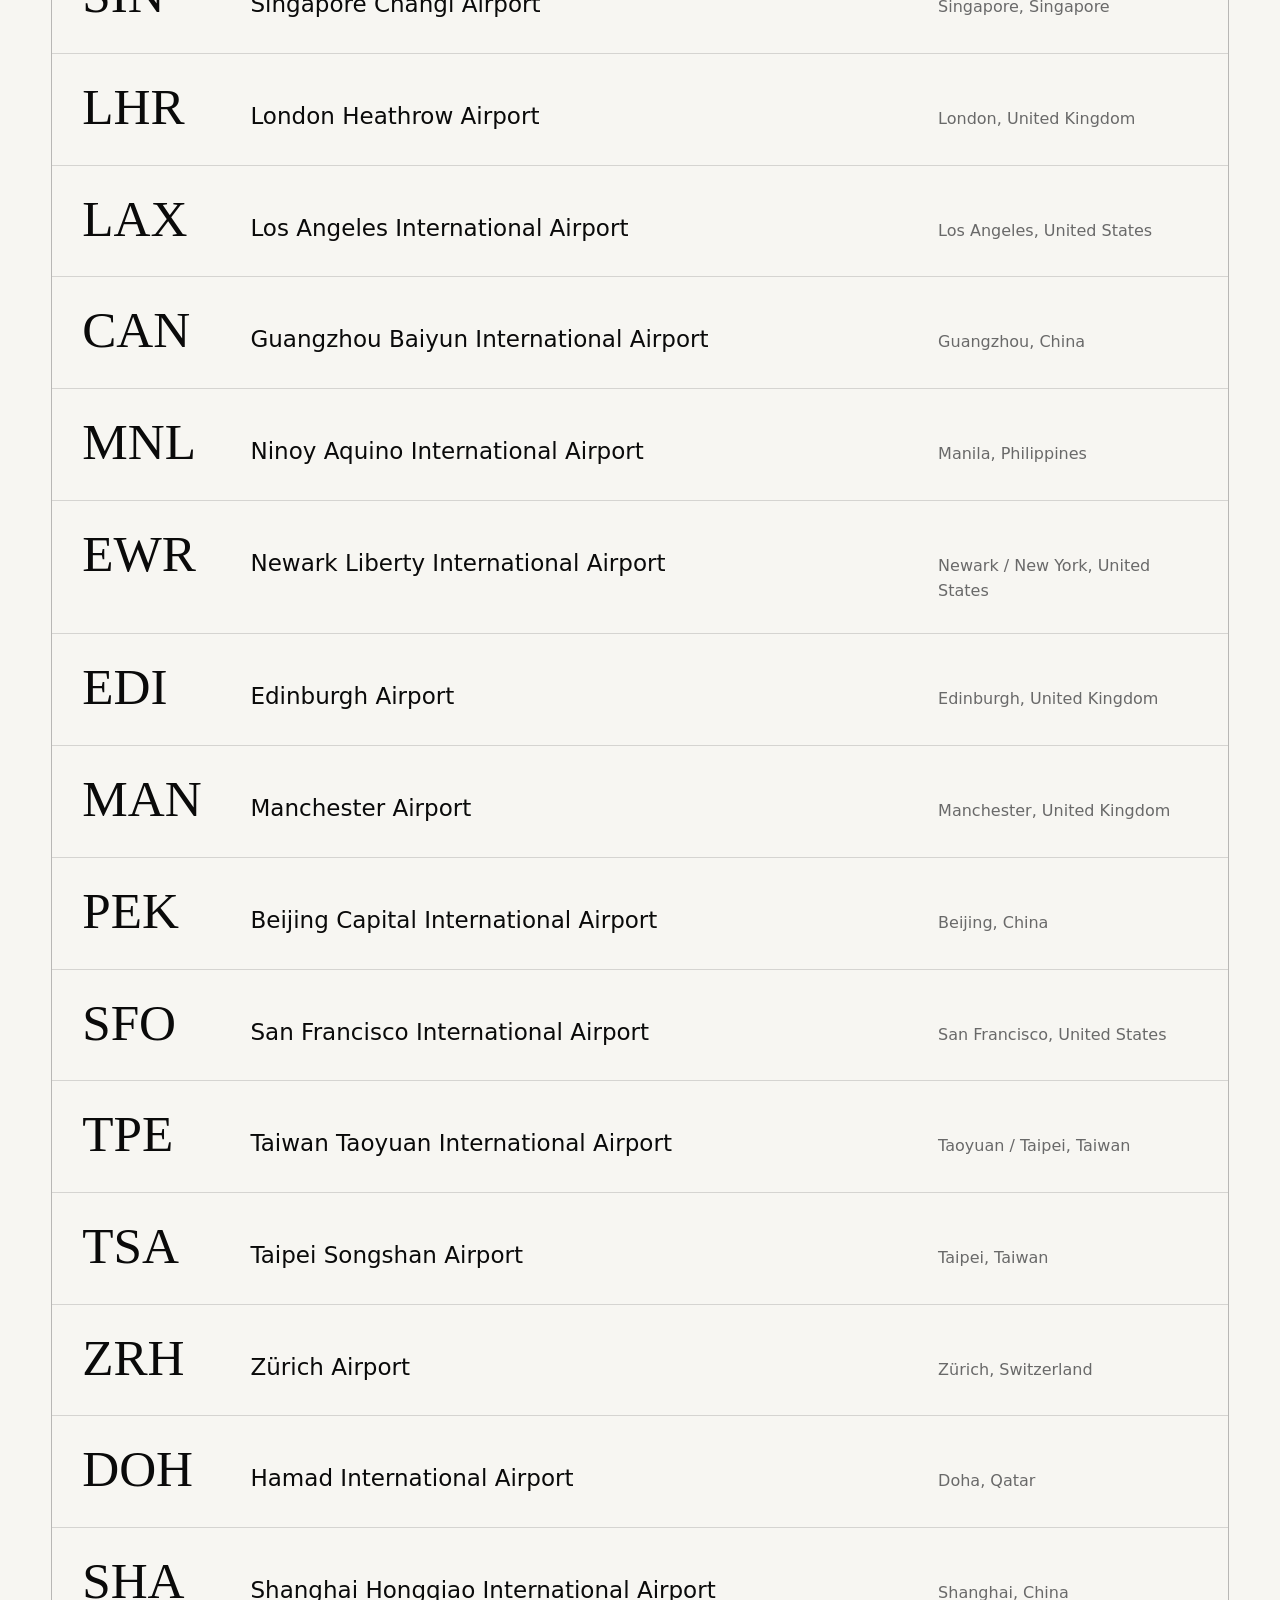
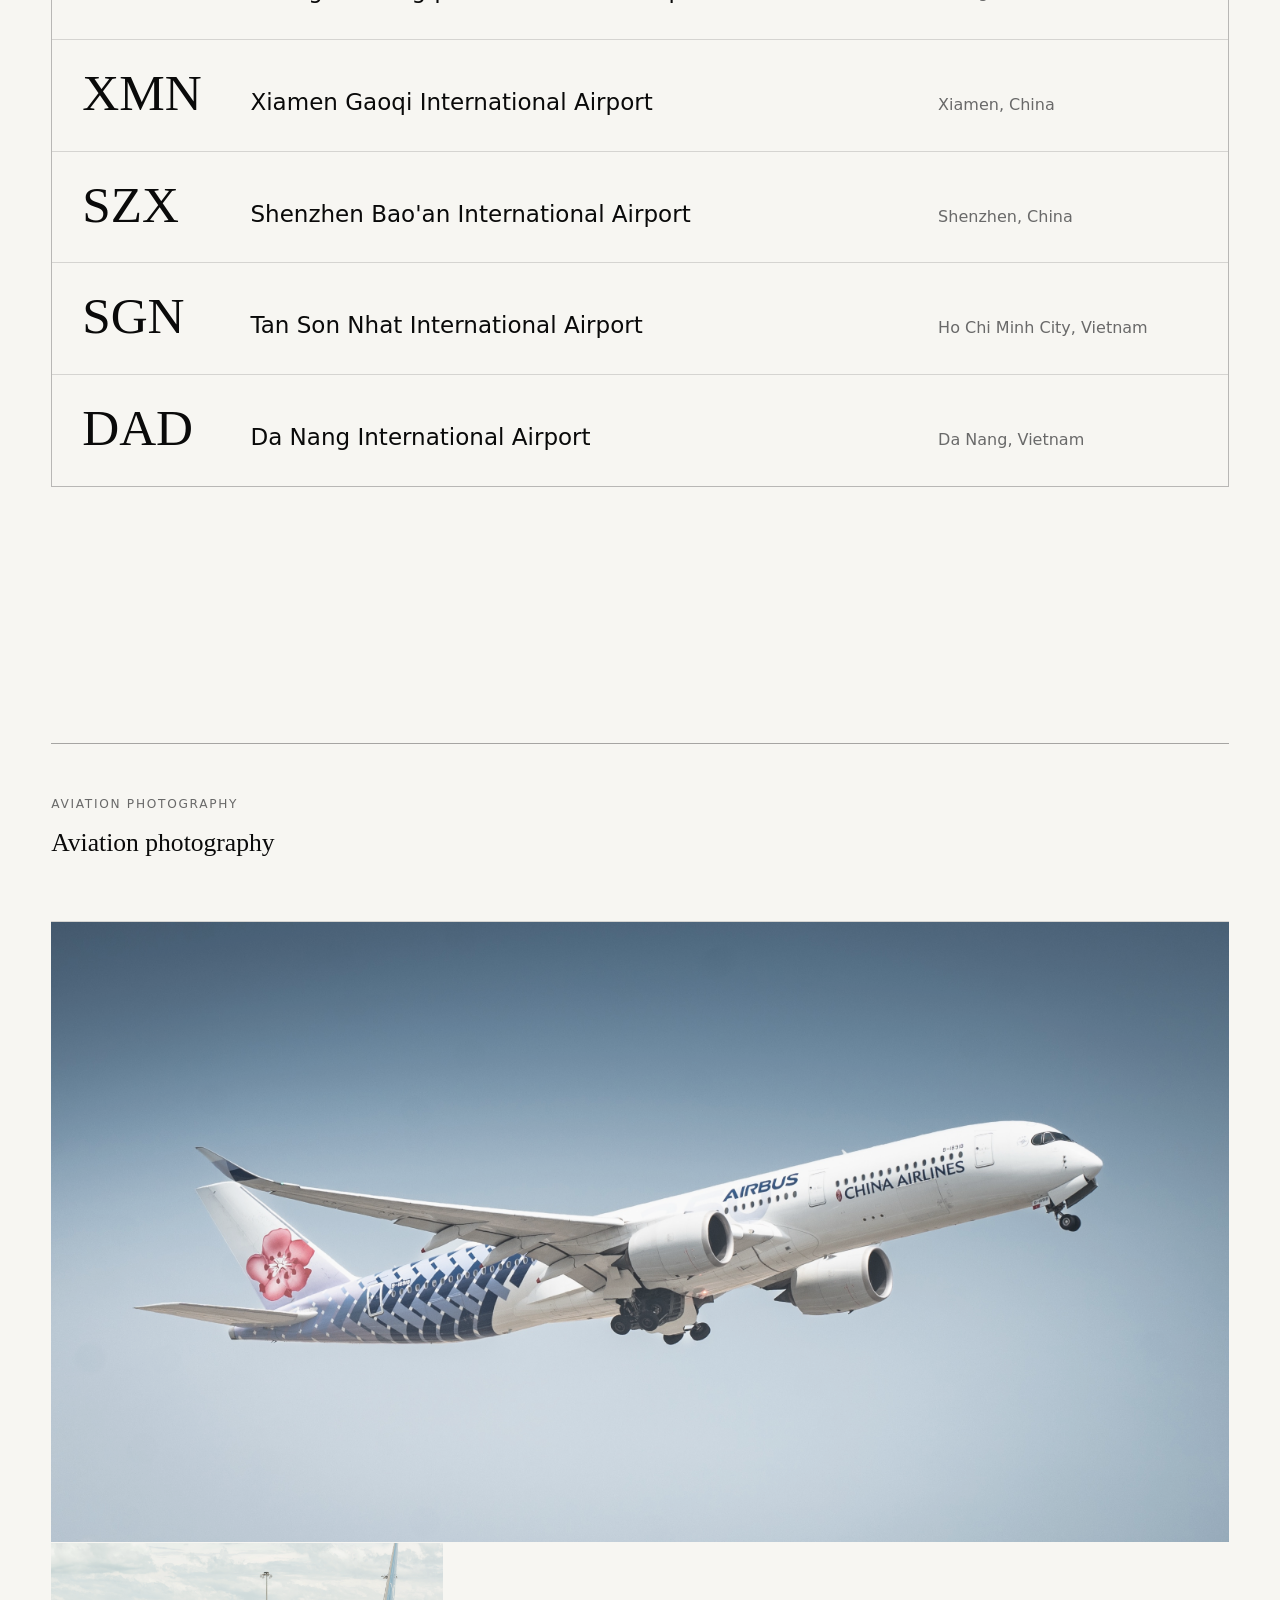
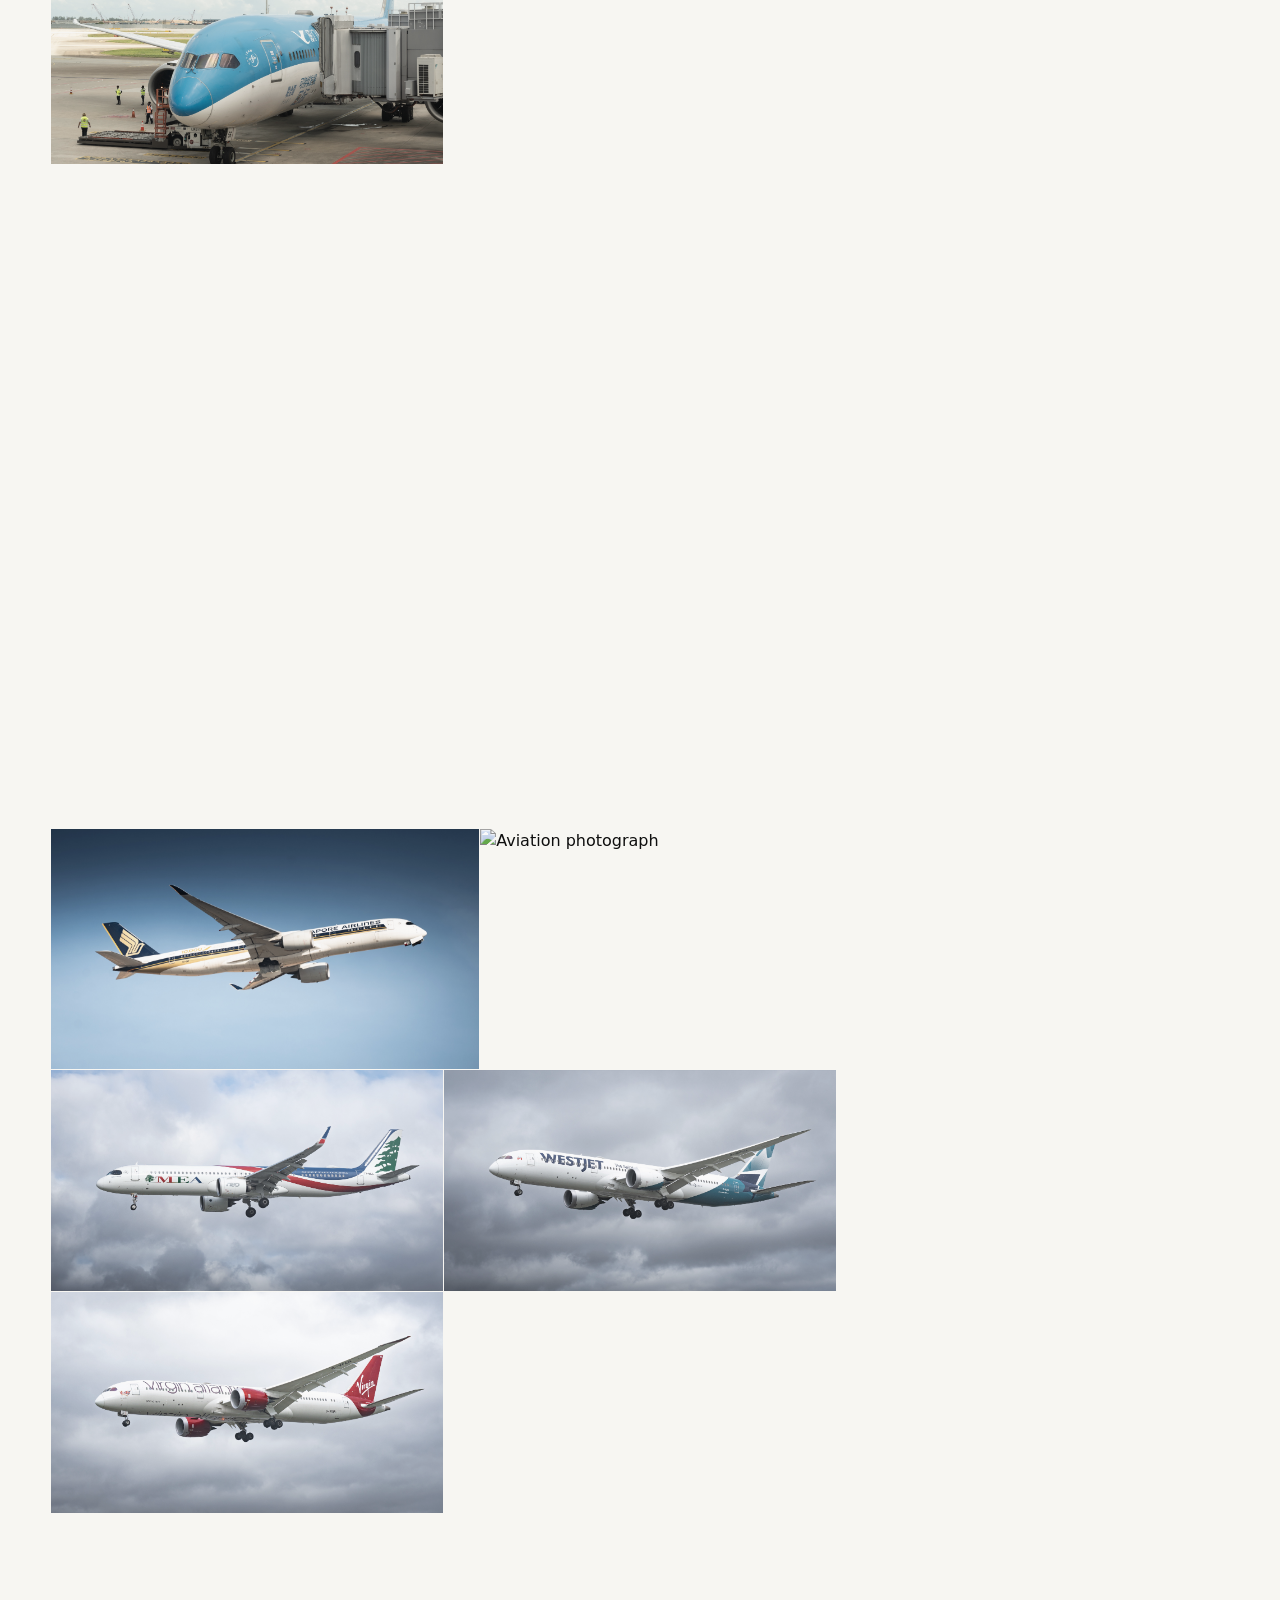
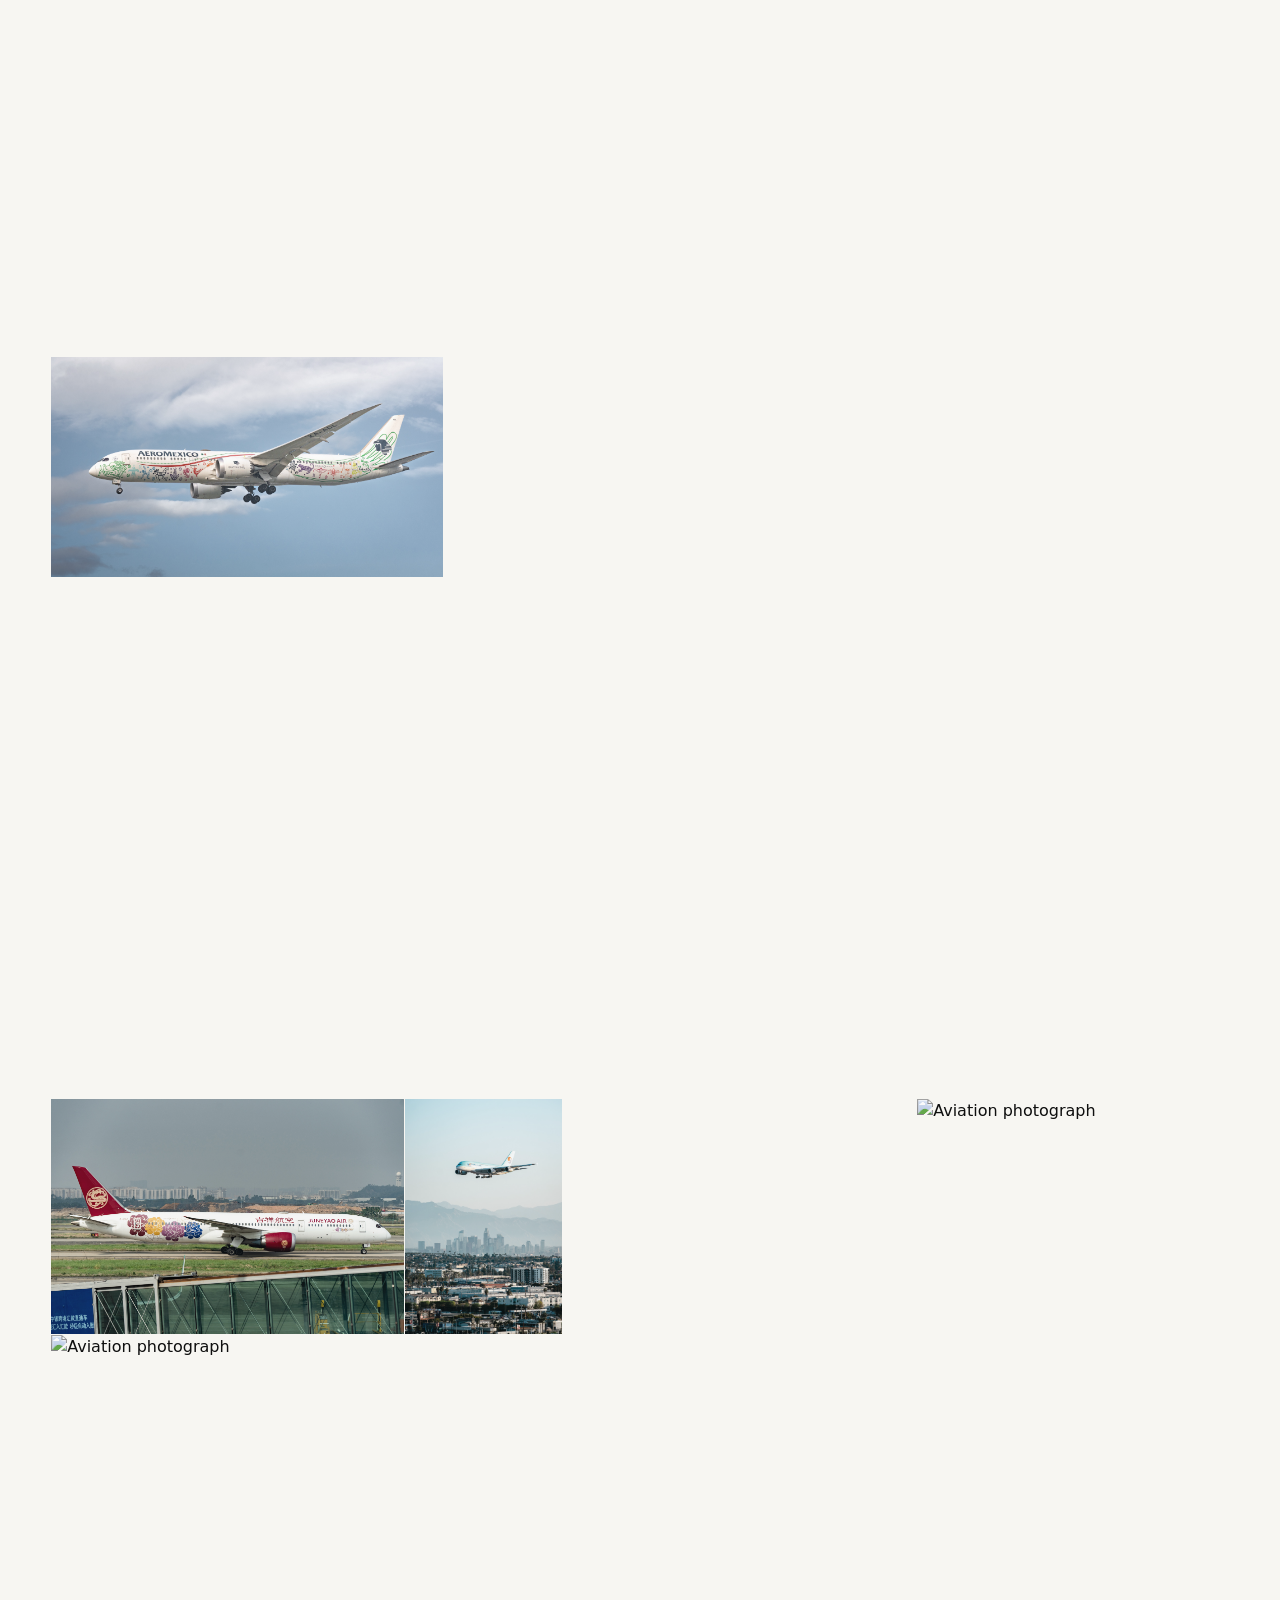
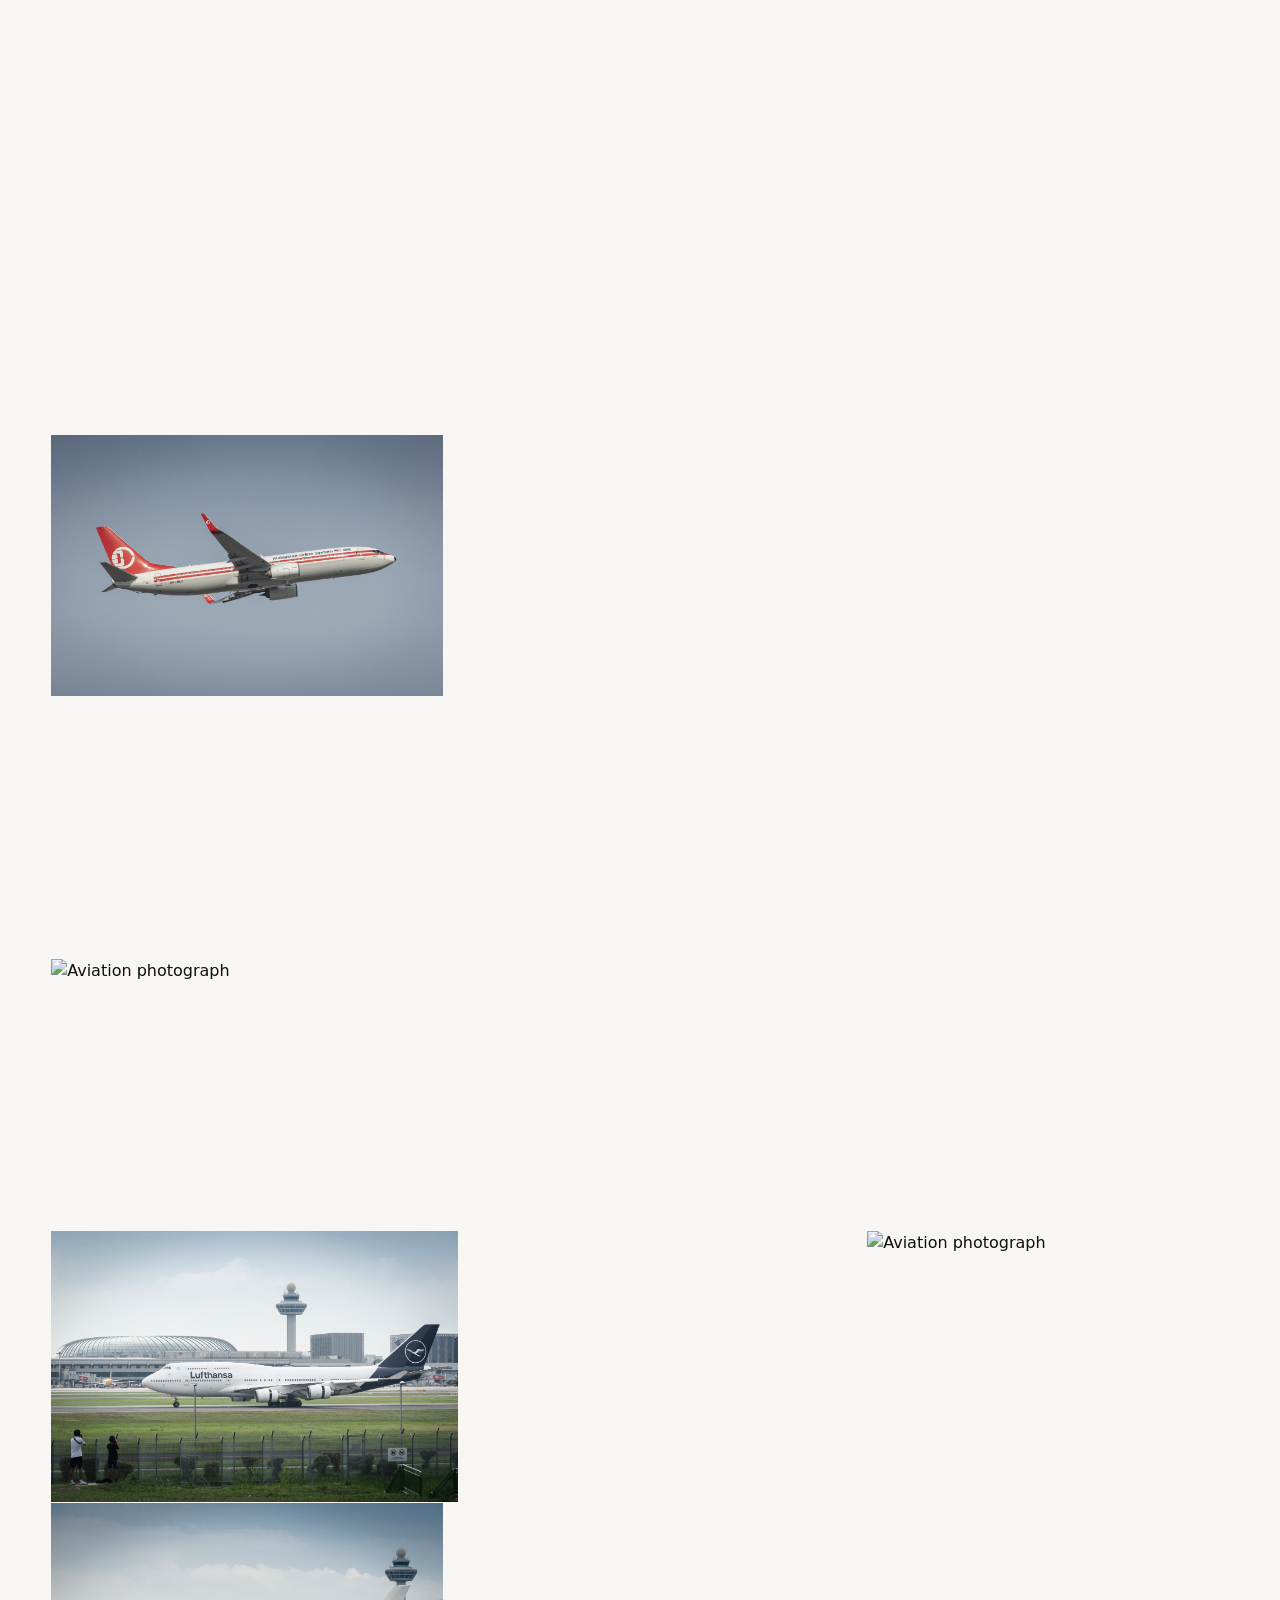
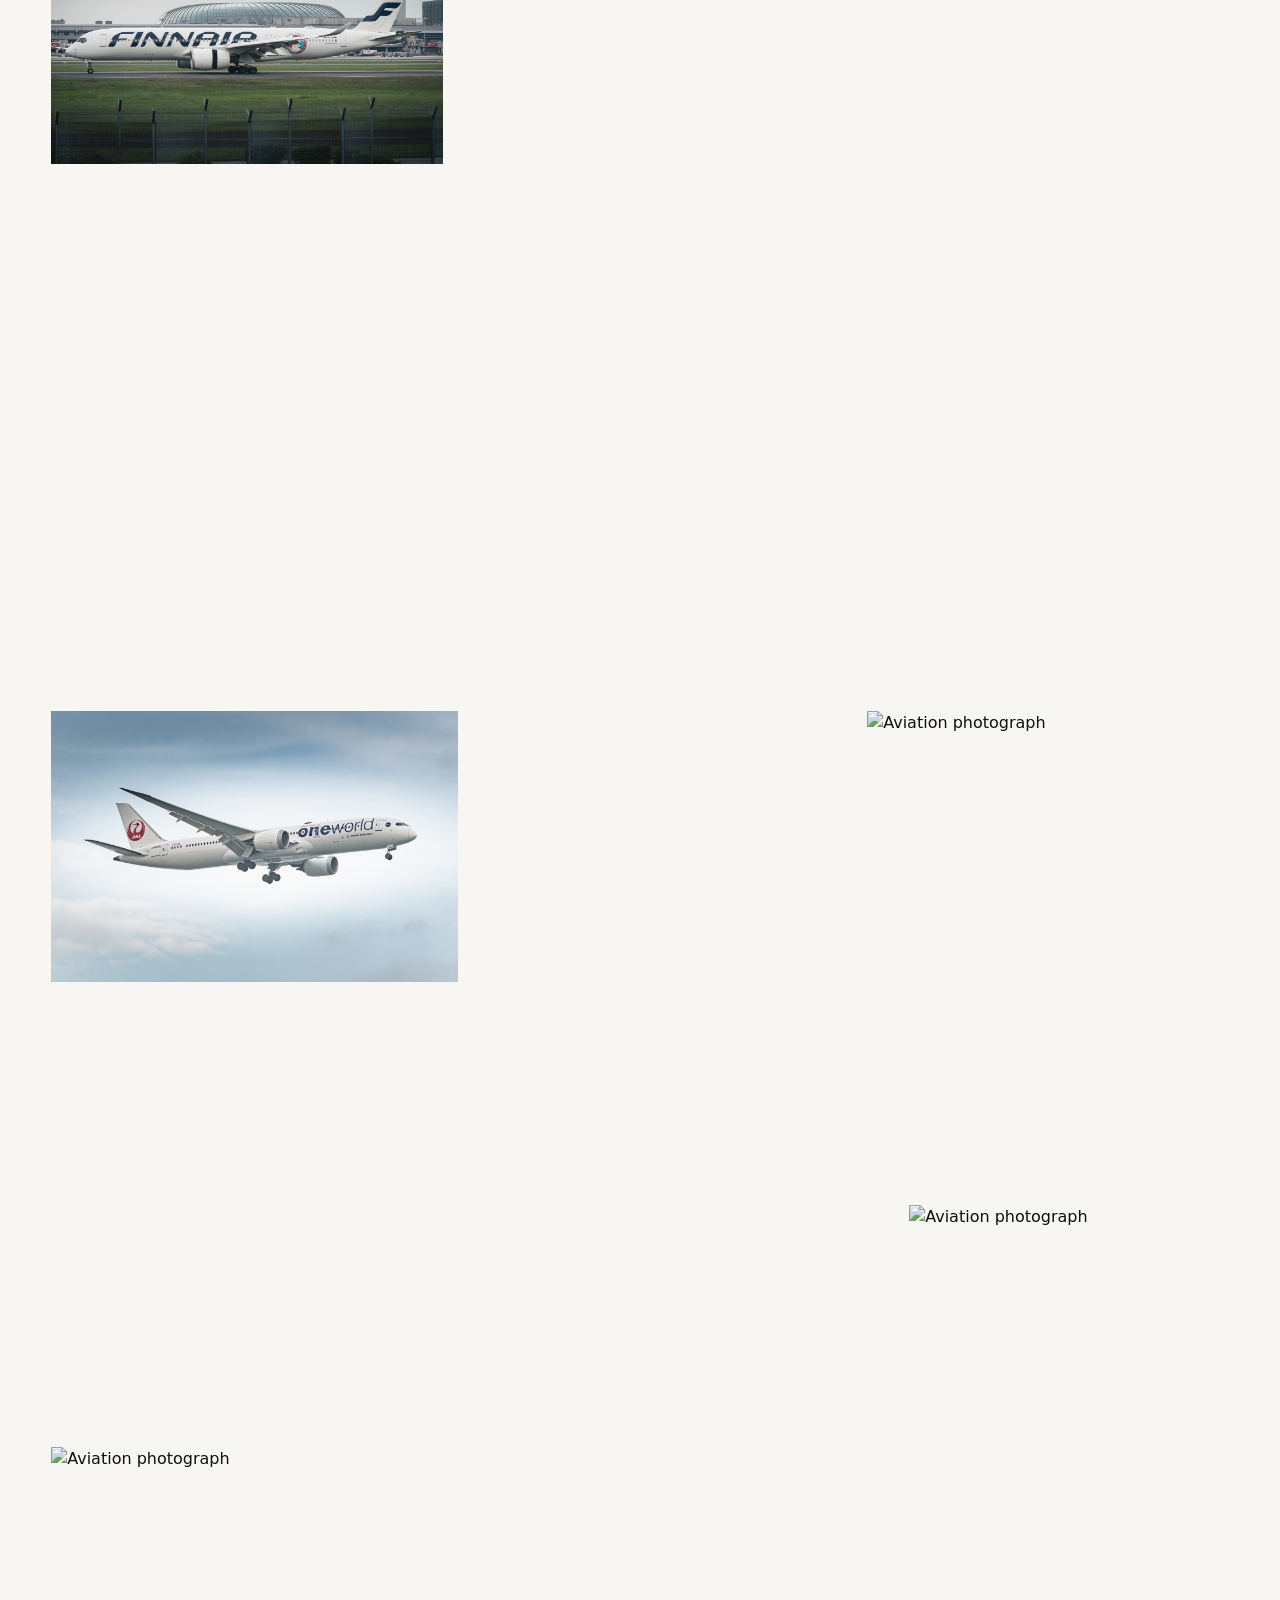
==== commit fb12afb4: "1118-2" ====
--- a/flying.html
+++ b/flying.html
@@ -69,7 +69,7 @@
       <div class="lede is-compact">
         <div>
           <p class="page-kicker">Planespotting</p>
-          <h2 class="pub-title">Airport index</h2>
+          <h2 class="pub-title">Spotted Airport Index</h2>
         </div>
       </div>
       <div class="spotting-list" data-planespotting></div>
--- a/assets/css/site.css
+++ b/assets/css/site.css
@@ -1,3 +1,12 @@
+@font-face {
+  font-family: "Yang Name Kai";
+  src: url("../fonts/yang-name-kai.woff2") format("woff2");
+  font-style: normal;
+  font-weight: 400;
+  font-display: swap;
+  unicode-range: U+6210, U+694A, U+7FE5;
+}
+
 :root {
   --bg: #f7f6f2;
   --paper: #ffffff;
@@ -268,11 +277,17 @@
 
 .hero-chinese-name {
   margin: clamp(0.8rem, 1.6vw, 1.35rem) 0 0;
-  font-family: var(--kai);
+  font-family: "Yang Name Kai", var(--kai);
   font-size: clamp(1.55rem, 3vw, 3.25rem);
   line-height: 1.1;
   letter-spacing: 0.18em;
   color: rgba(245, 244, 239, 0.82);
+}
+
+.pub-meta sup {
+  font-size: 0.7em;
+  line-height: 0;
+  vertical-align: super;
 }
 
 .hero-copy {
@@ -530,24 +545,50 @@
 
 .special-livery-row {
   display: grid;
-  grid-template-columns: minmax(116px, 0.26fr) minmax(0, 0.54fr) minmax(180px, 0.4fr);
+  grid-template-columns: minmax(155px, 0.21fr) minmax(125px, 0.17fr) minmax(360px, 0.42fr) minmax(210px, 0.28fr);
   gap: clamp(18px, 3vw, 42px);
-  align-items: baseline;
-}
-
-.special-livery-row h3 {
+  align-items: center;
+  min-height: clamp(170px, 15vw, 210px);
+}
+
+.special-livery-registration {
   font-size: clamp(1.8rem, 4vw, 4.3rem);
 }
 
-.special-livery-row p {
+.special-livery-meta p {
   margin: 0.25rem 0 0;
 }
 
-.special-livery-row strong {
+.special-livery-name {
   font-family: var(--serif);
   font-size: clamp(1.2rem, 2.1vw, 2.25rem);
   font-weight: 400;
   line-height: 1.08;
+}
+
+.special-livery-aircraft {
+  display: flex;
+  align-items: center;
+  justify-content: flex-start;
+  min-width: 0;
+  width: 100%;
+  margin: 0;
+  overflow: visible;
+}
+
+.special-livery-aircraft img {
+  display: block;
+  width: var(--aircraft-width);
+  max-width: none;
+  height: auto;
+  object-fit: contain;
+  filter: drop-shadow(0 1px 1px rgba(0, 0, 0, 0.04));
+  transform-origin: left center;
+  transition: transform 400ms ease;
+}
+
+.special-livery-row:hover .special-livery-aircraft img {
+  transform: translateX(4px);
 }
 
 .publication-list {
@@ -1088,6 +1129,31 @@
   .sticky-panel {
     position: static;
   }
+
+  .special-livery-row {
+    grid-template-columns: minmax(155px, 0.3fr) minmax(0, 1fr);
+    grid-template-areas:
+      "registration name"
+      "meta aircraft";
+    min-height: 0;
+  }
+
+  .special-livery-registration {
+    grid-area: registration;
+  }
+
+  .special-livery-meta {
+    grid-area: meta;
+  }
+
+  .special-livery-aircraft {
+    grid-area: aircraft;
+    min-height: 120px;
+  }
+
+  .special-livery-name {
+    grid-area: name;
+  }
 }
 
 @media (max-width: 760px) {
@@ -1173,6 +1239,19 @@
     text-align: left;
   }
 
+  .special-livery-row {
+    grid-template-areas:
+      "registration"
+      "name"
+      "meta"
+      "aircraft";
+    gap: 18px;
+  }
+
+  .special-livery-aircraft {
+    min-height: 90px;
+  }
+
   .publication-year {
     justify-self: start;
   }
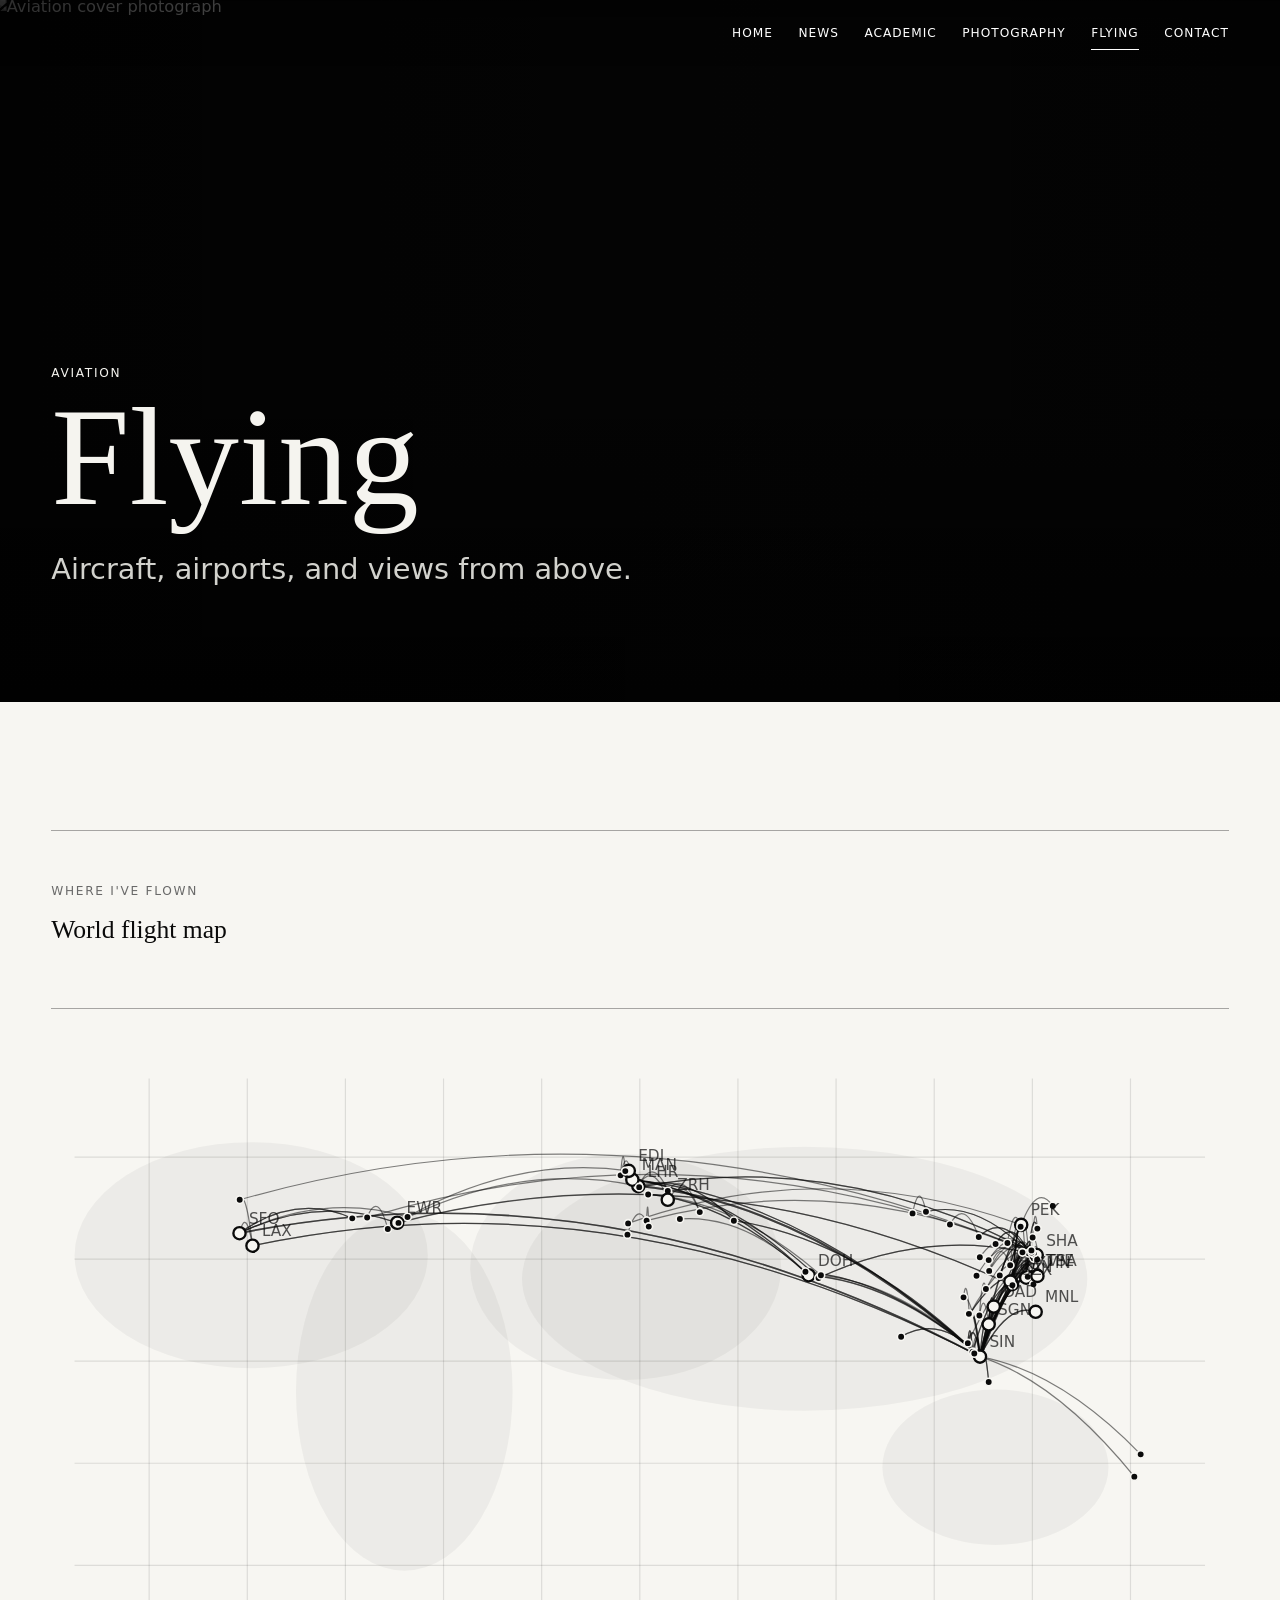
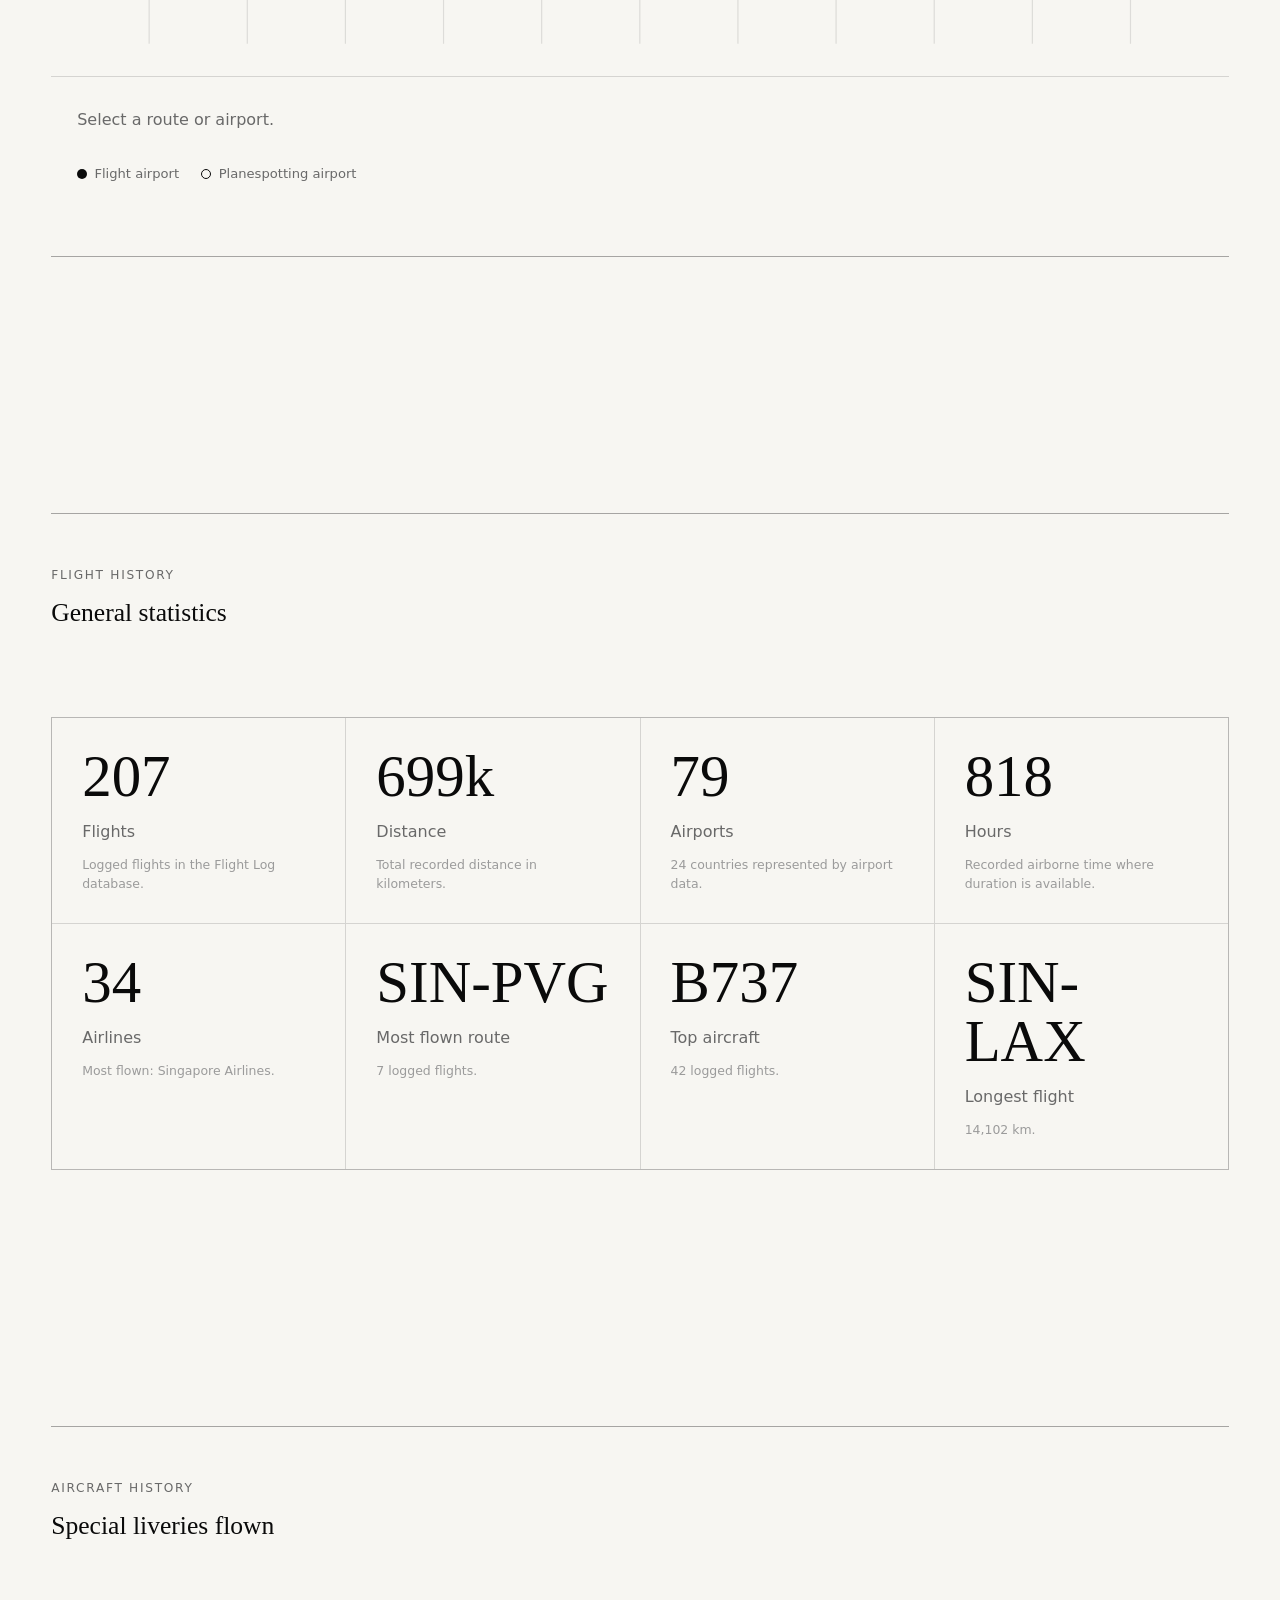
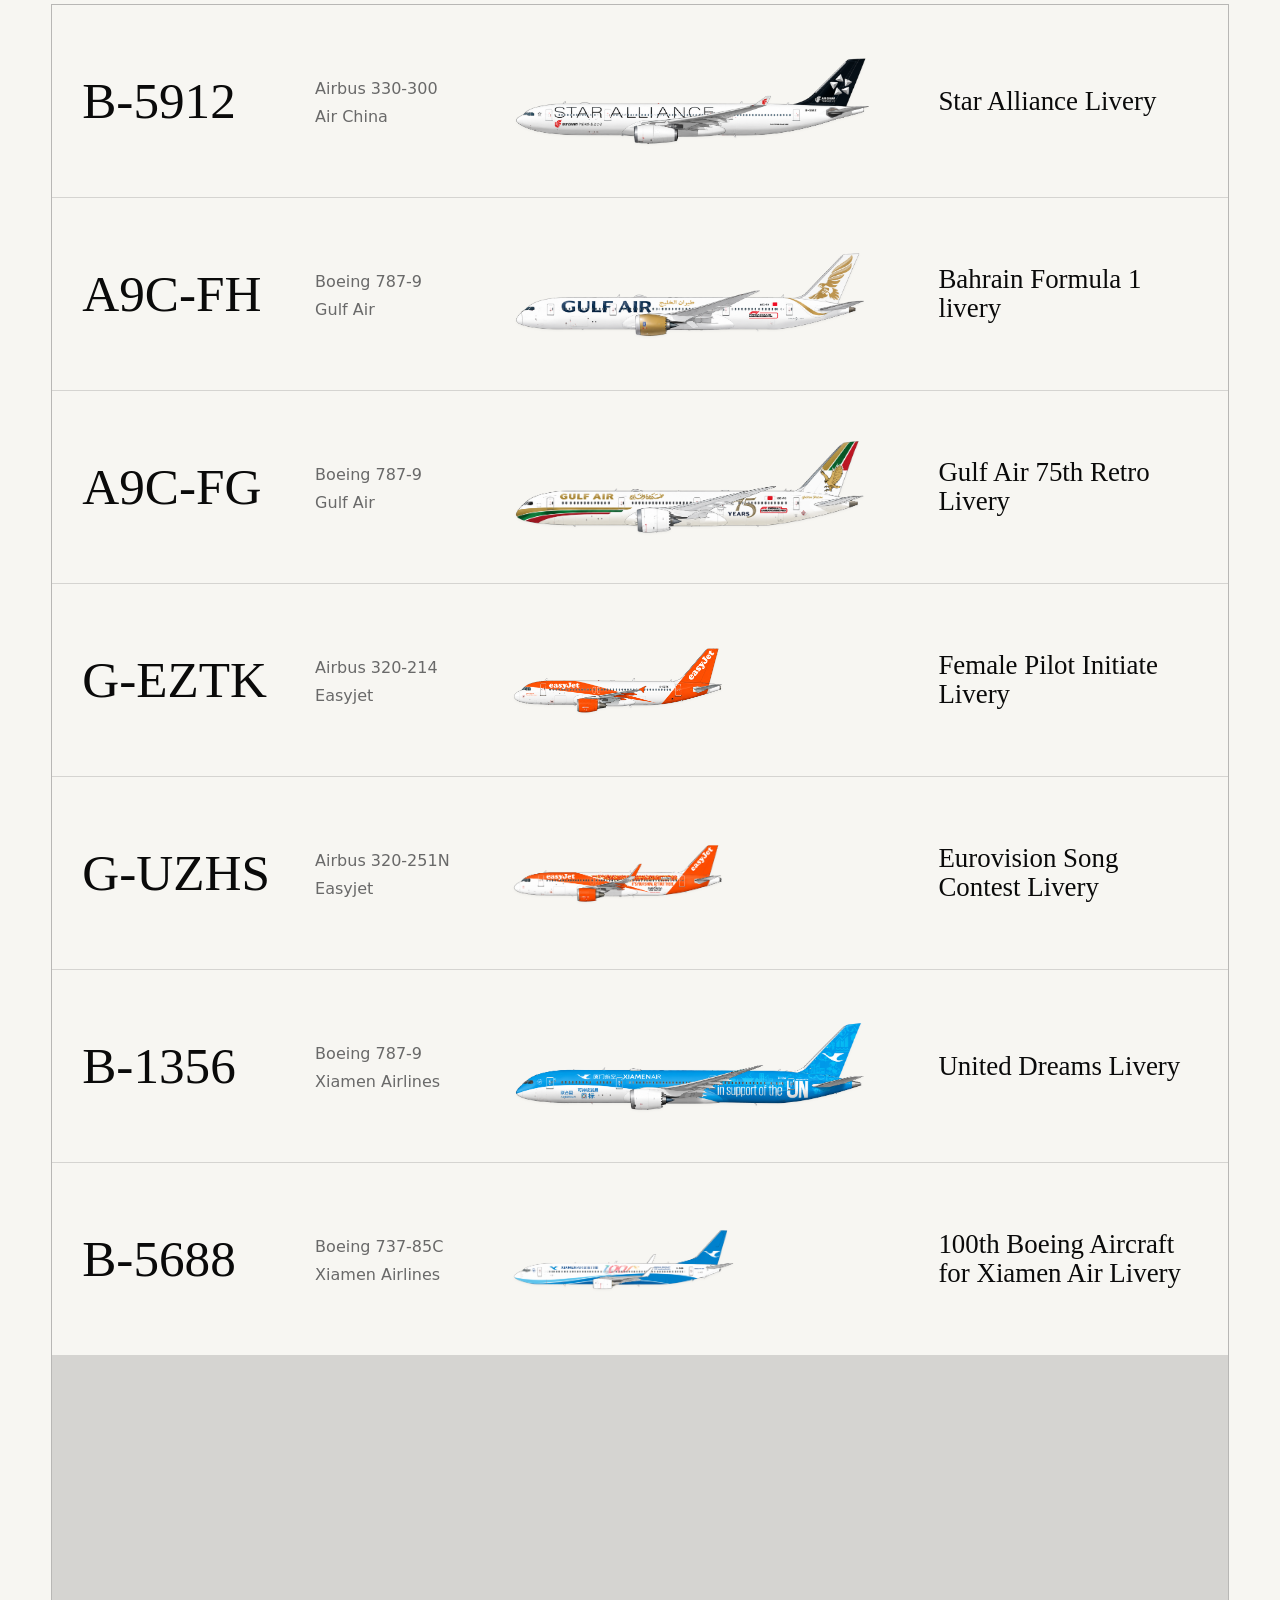
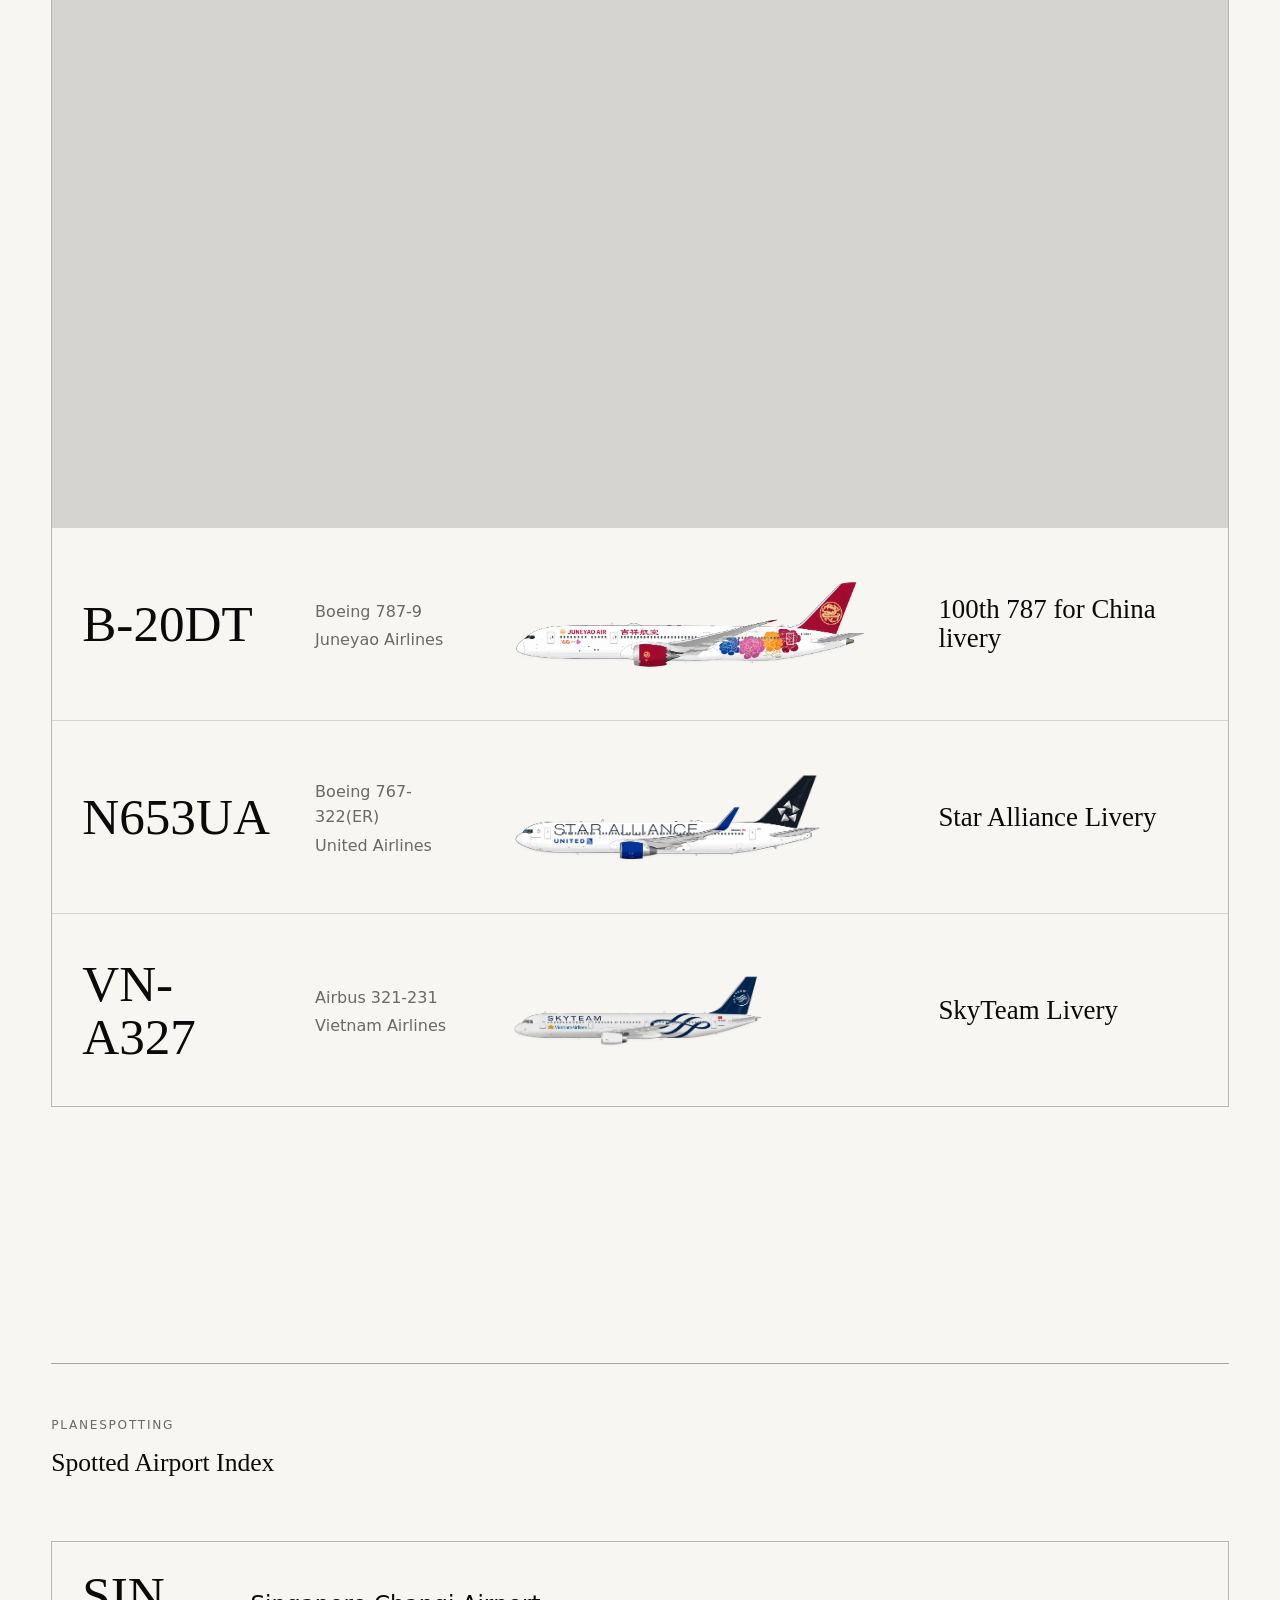
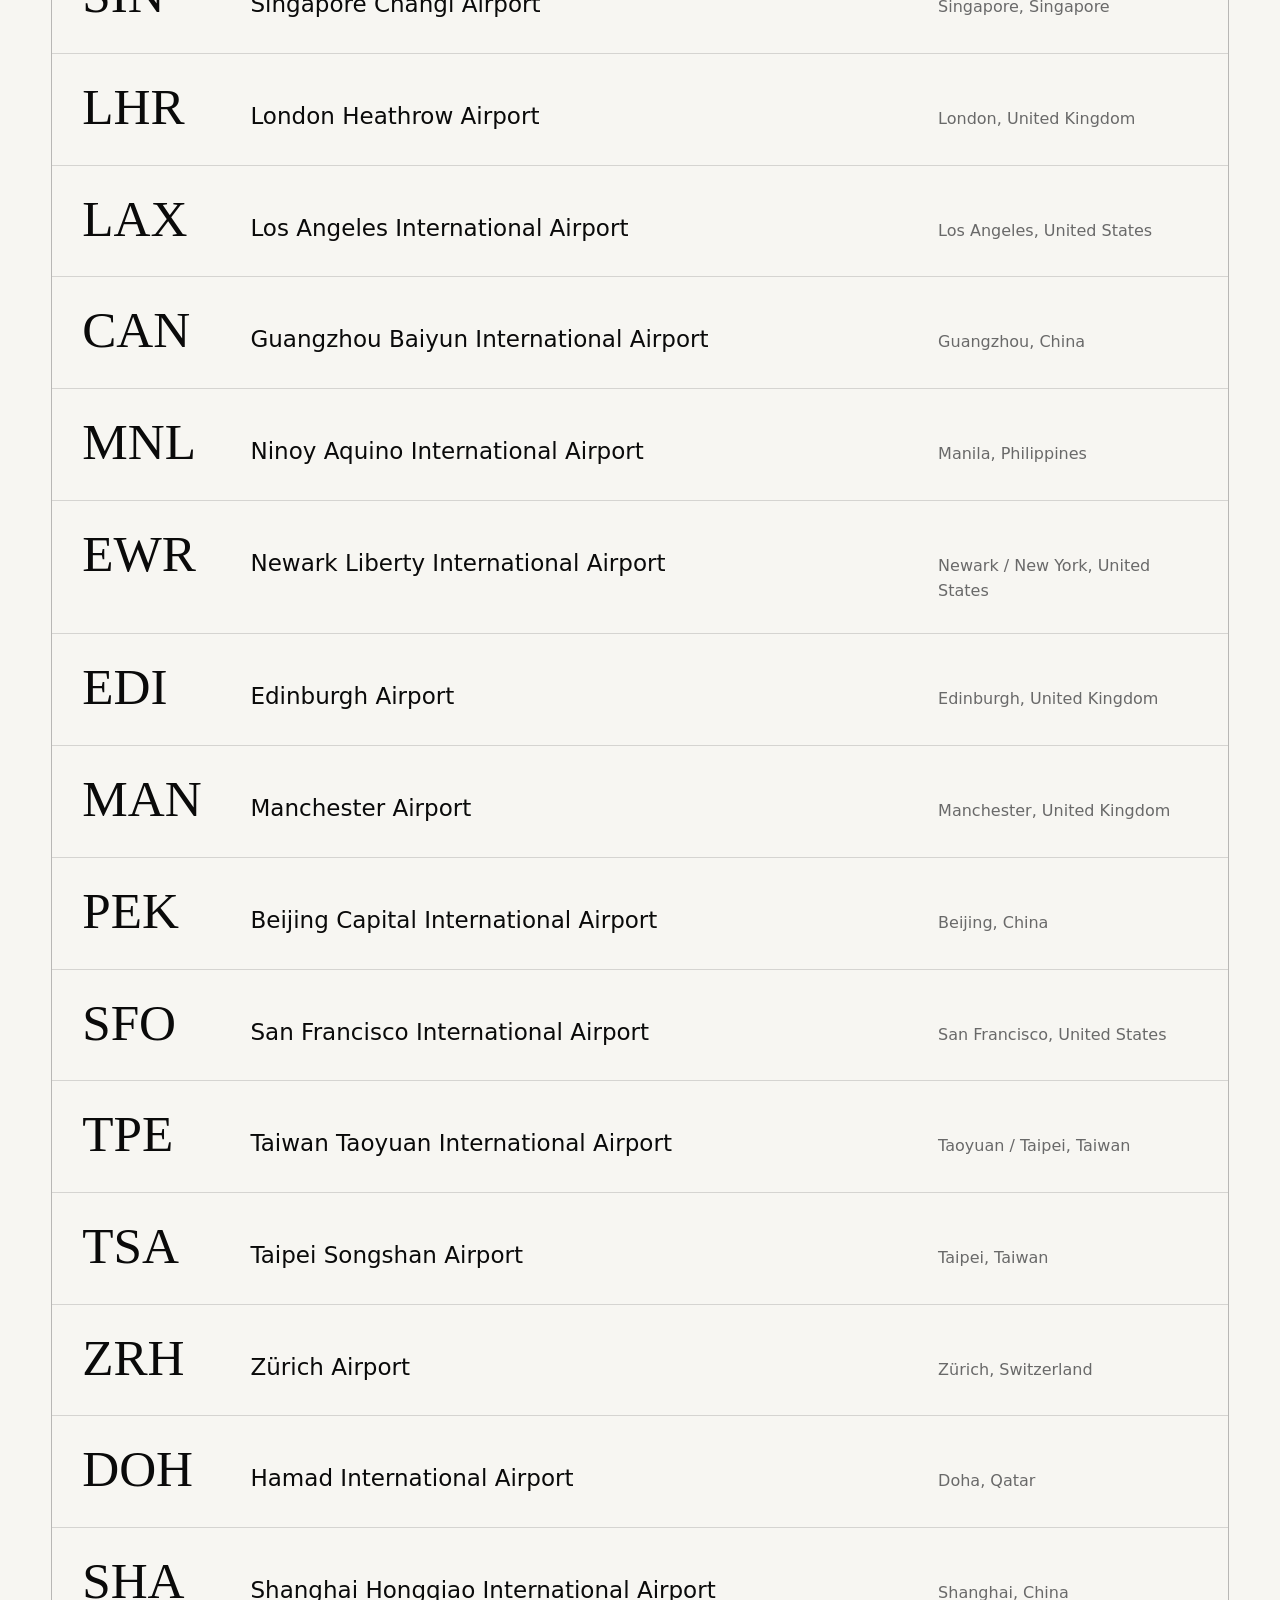
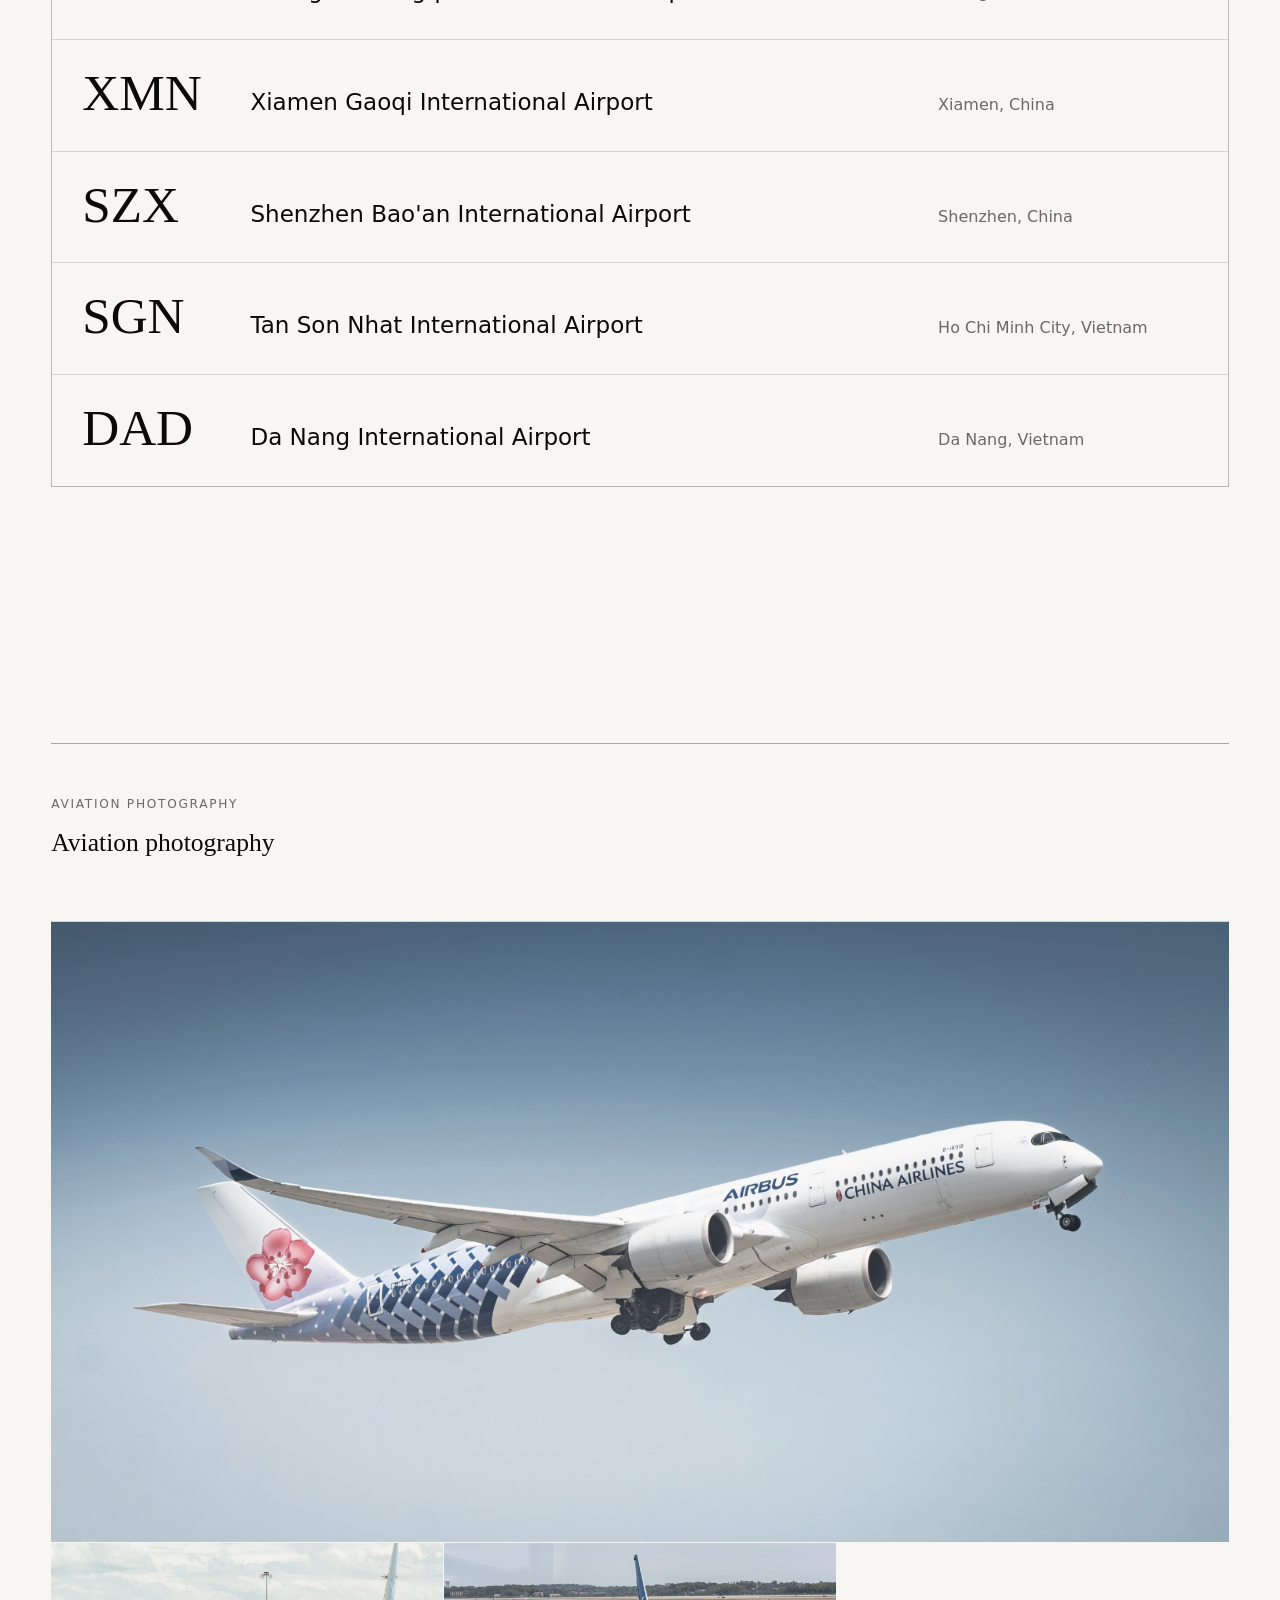
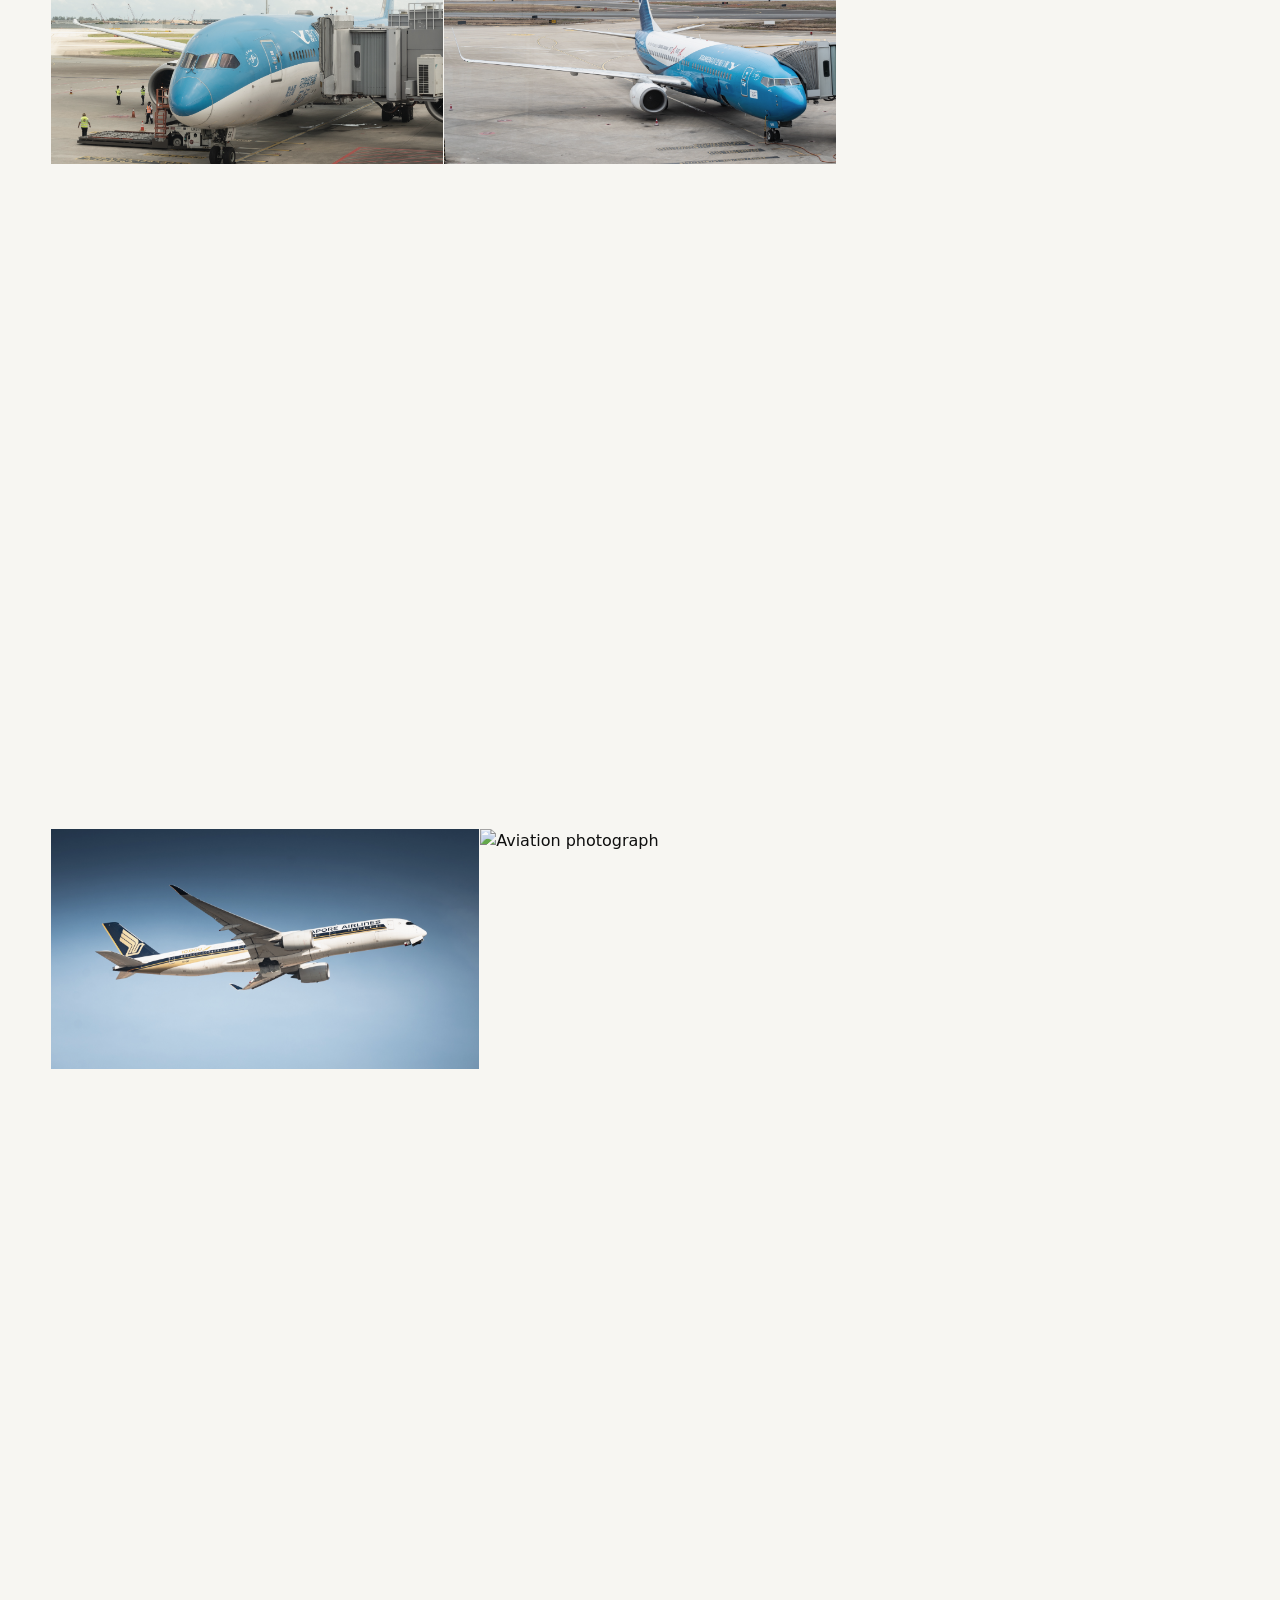
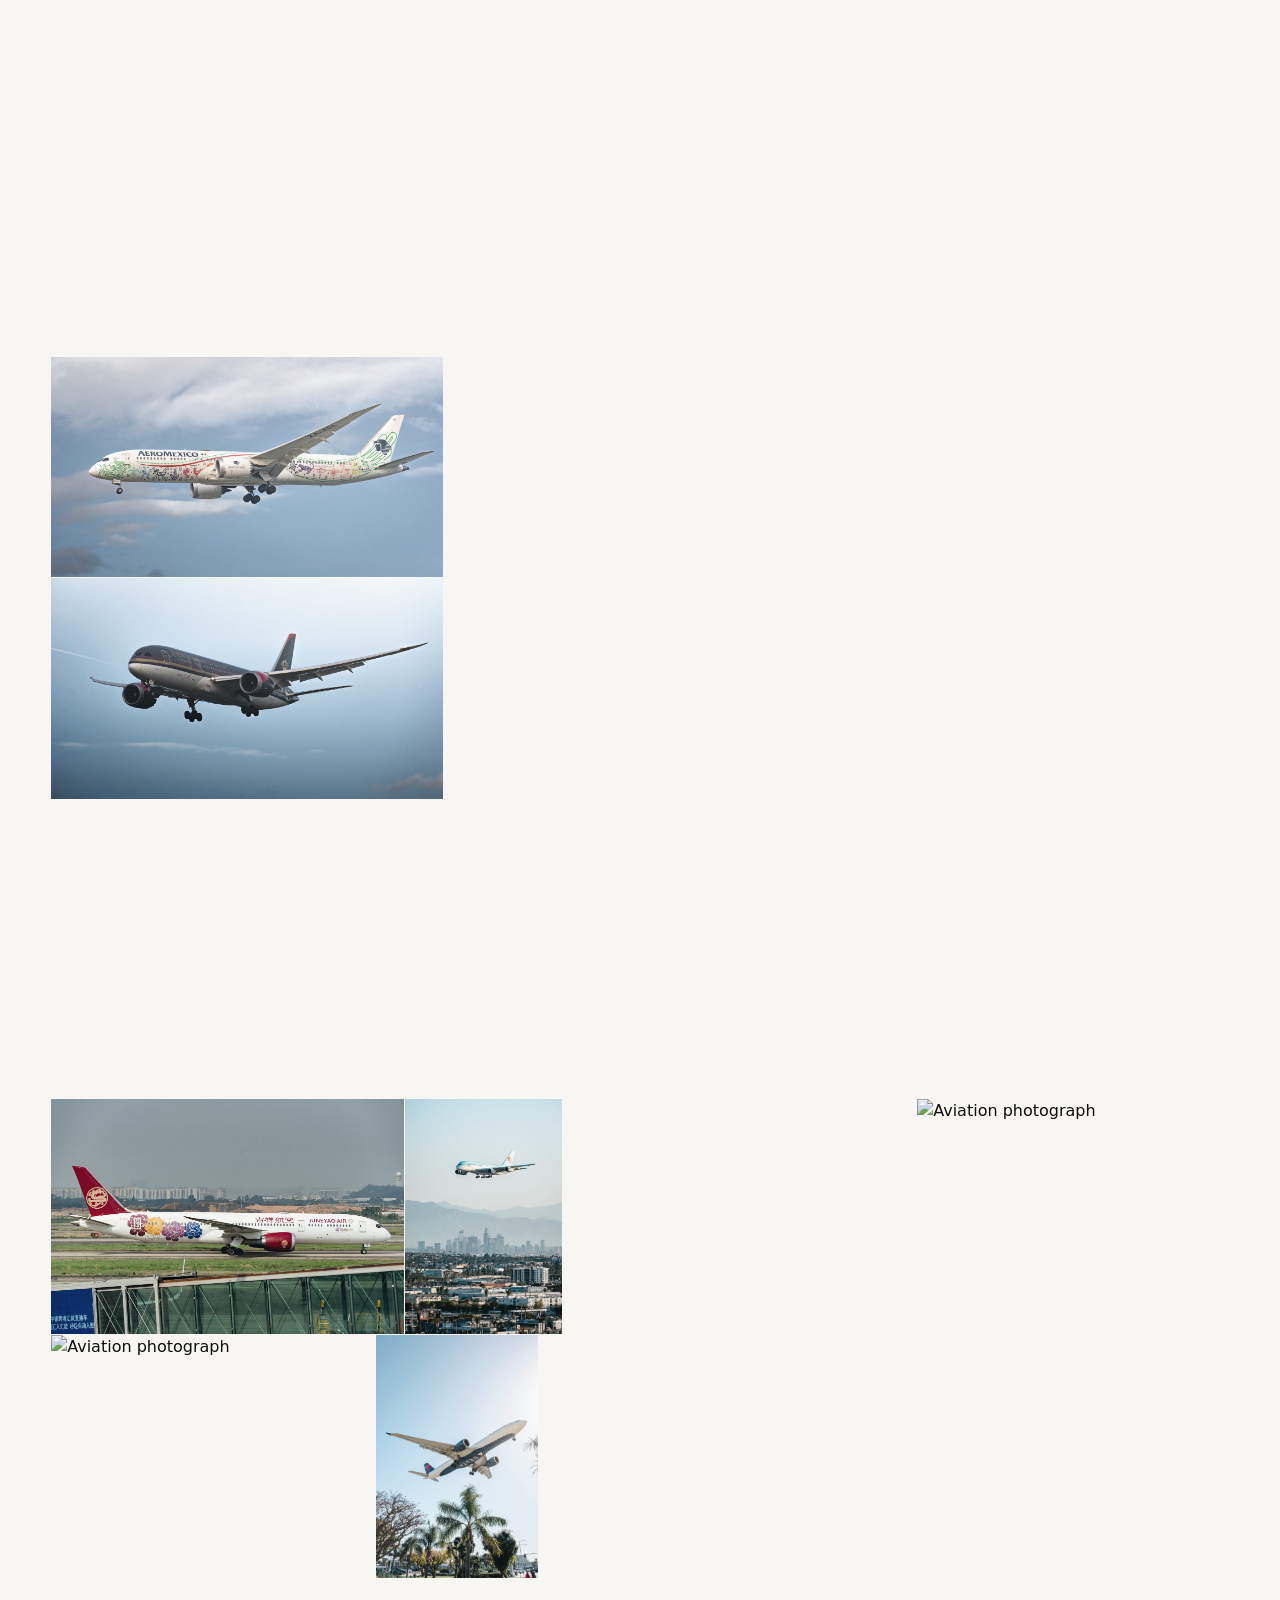
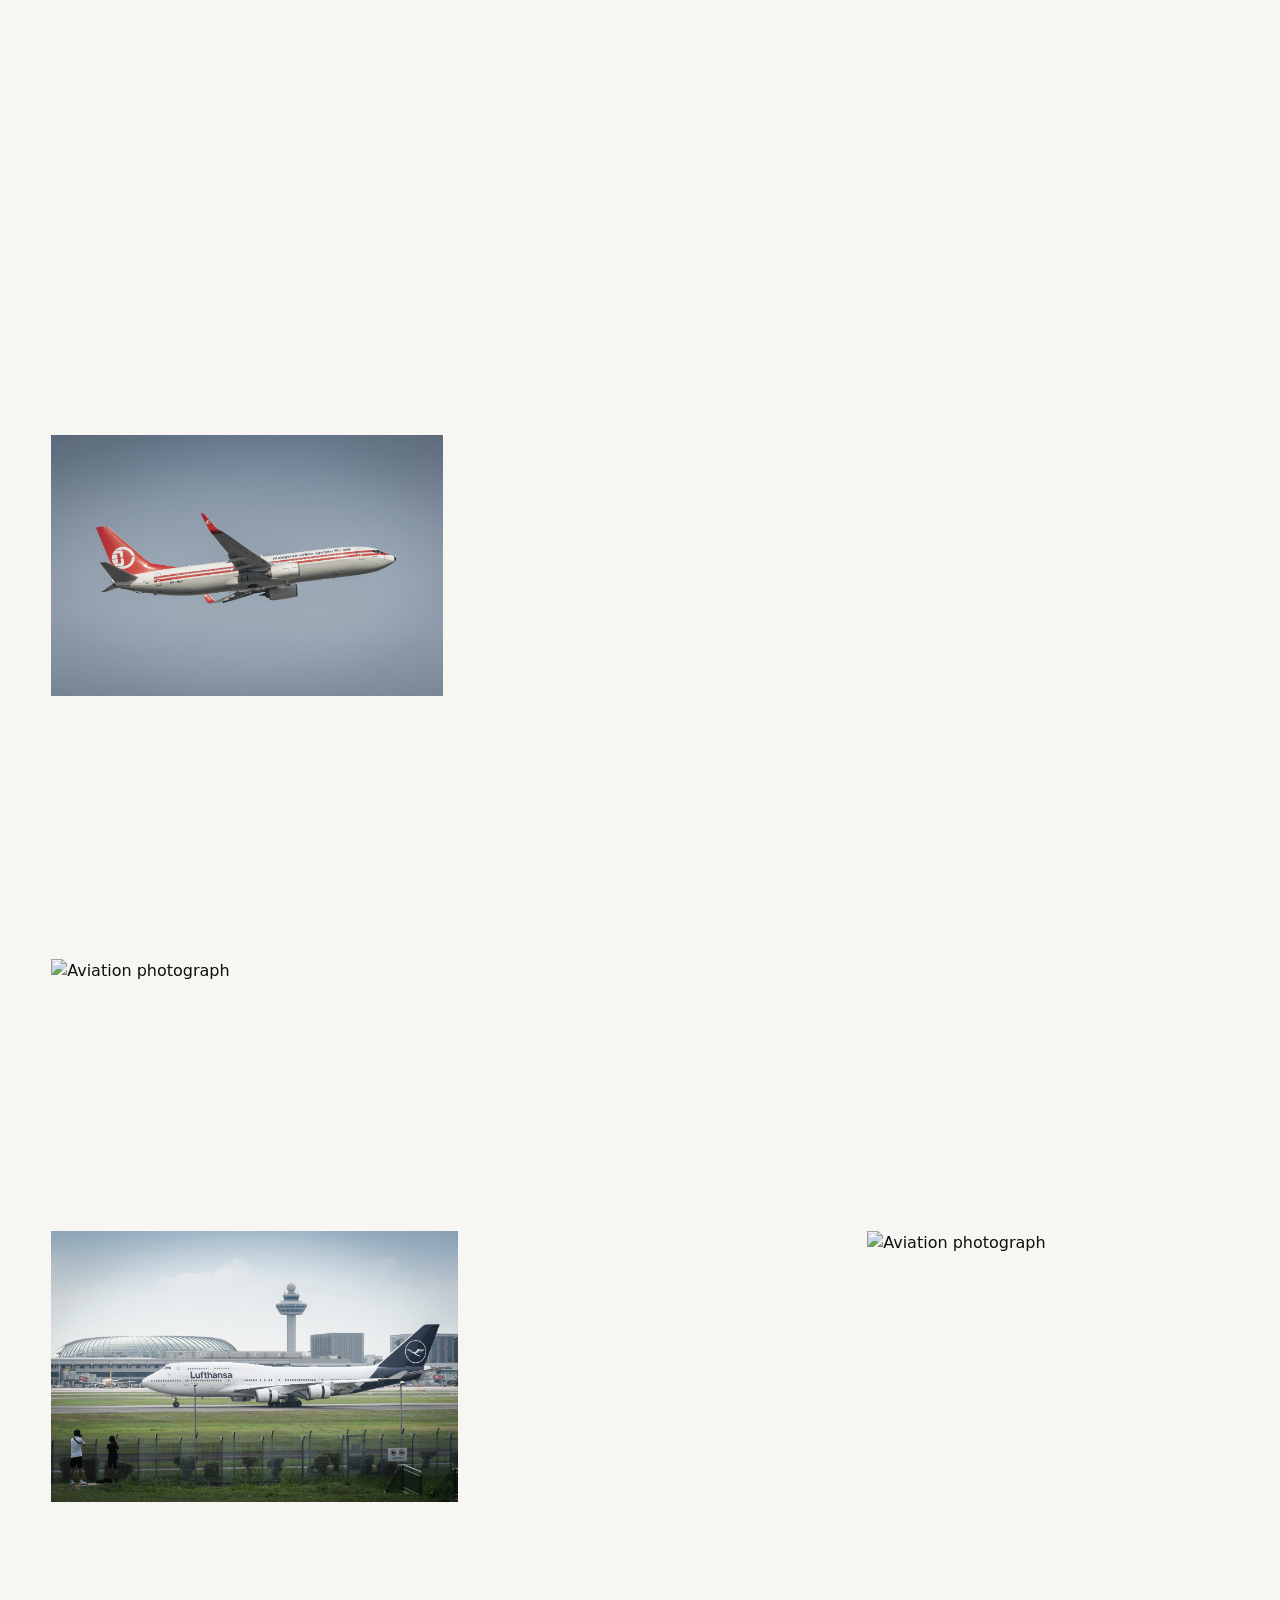
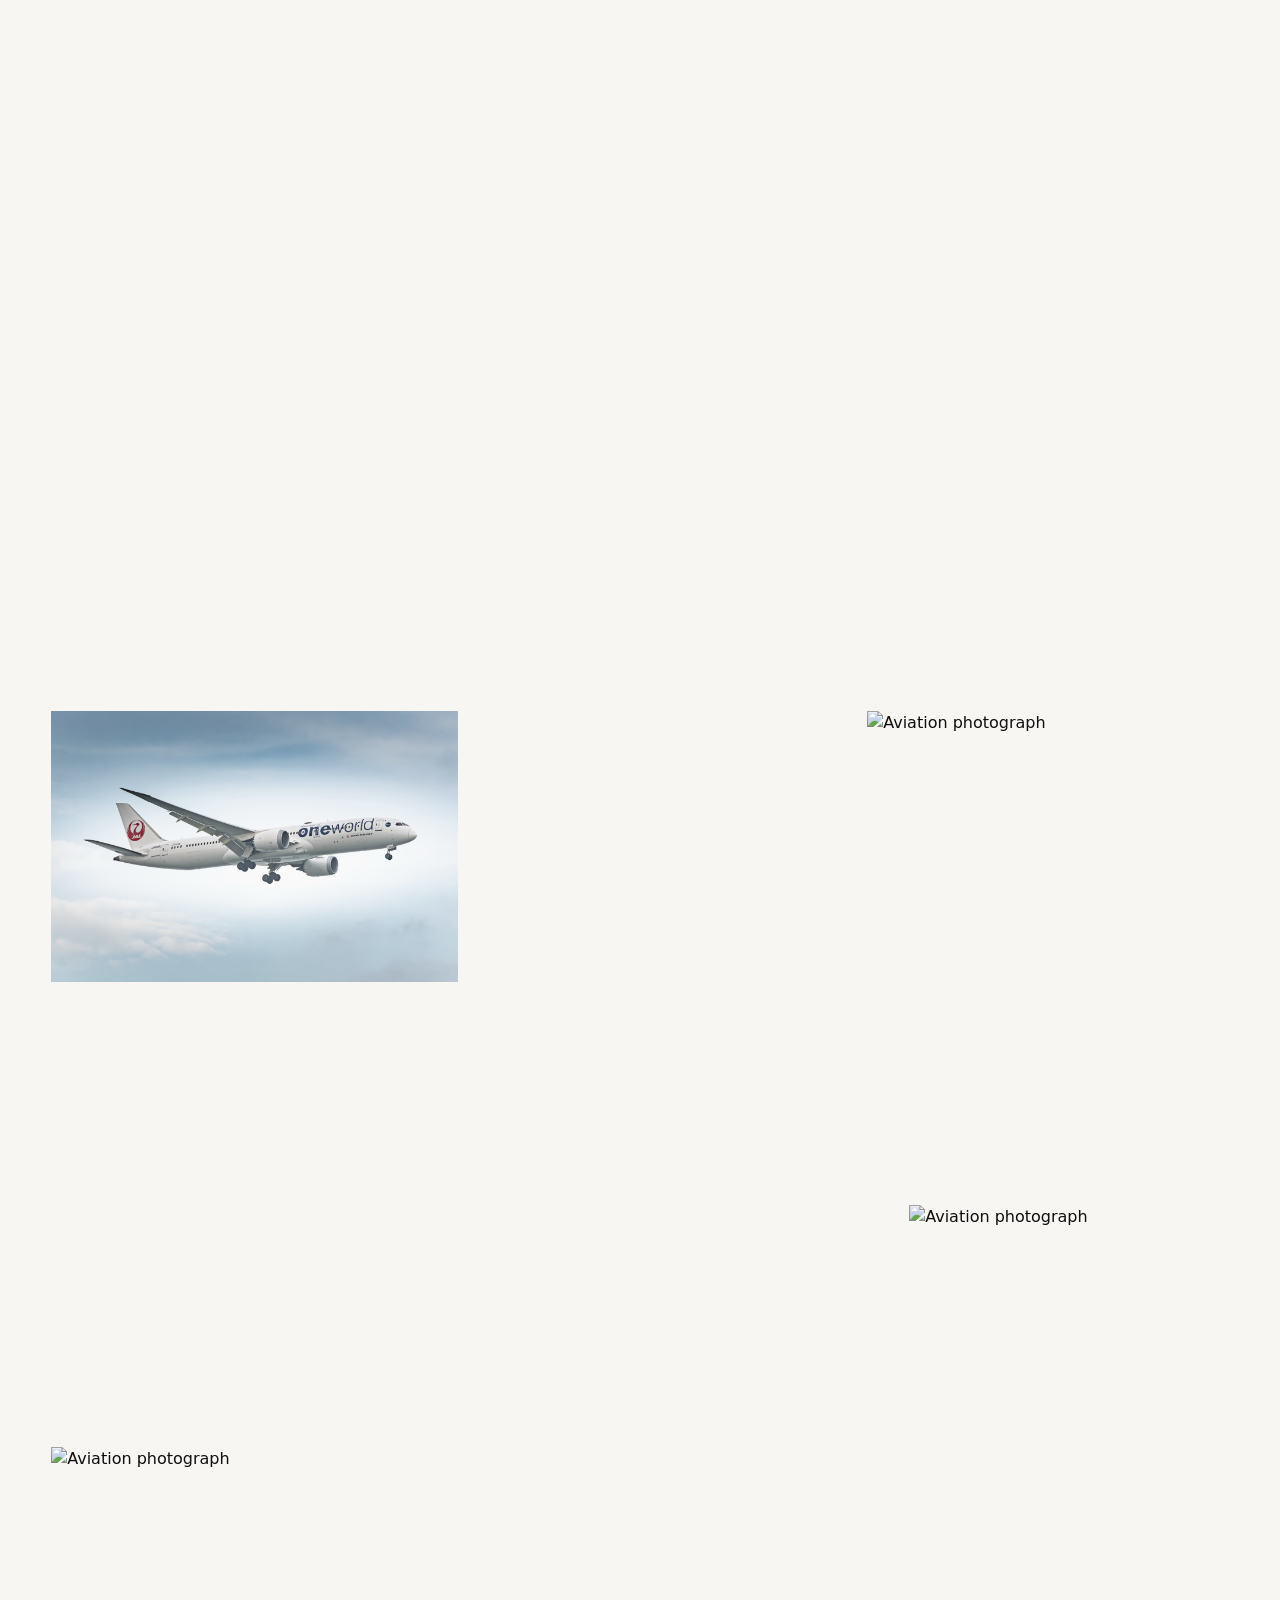
==== commit 106df66c: "1119" ====
--- a/flying.html
+++ b/flying.html
@@ -31,7 +31,7 @@
       <div class="page-hero-inner">
         <p class="eyebrow">Aviation</p>
         <h1 class="page-title" id="flying-title">Flying</h1>
-        <p class="page-subtitle">Aircraft, airports, window views, and historical routes exported from the personal Flight Log.</p>
+        <p class="page-subtitle">Aircraft, airports, and views from above.</p>
       </div>
     </section>
 
--- a/assets/css/site.css
+++ b/assets/css/site.css
@@ -1,6 +1,6 @@
 @font-face {
-  font-family: "Yang Name Kai";
-  src: url("../fonts/yang-name-kai.woff2") format("woff2");
+  font-family: "Yang Standard Kai";
+  src: url("../fonts/yang-standard-kai.woff2") format("woff2");
   font-style: normal;
   font-weight: 400;
   font-display: swap;
@@ -277,7 +277,7 @@
 
 .hero-chinese-name {
   margin: clamp(0.8rem, 1.6vw, 1.35rem) 0 0;
-  font-family: "Yang Name Kai", var(--kai);
+  font-family: "Yang Standard Kai", var(--kai);
   font-size: clamp(1.55rem, 3vw, 3.25rem);
   line-height: 1.1;
   letter-spacing: 0.18em;
